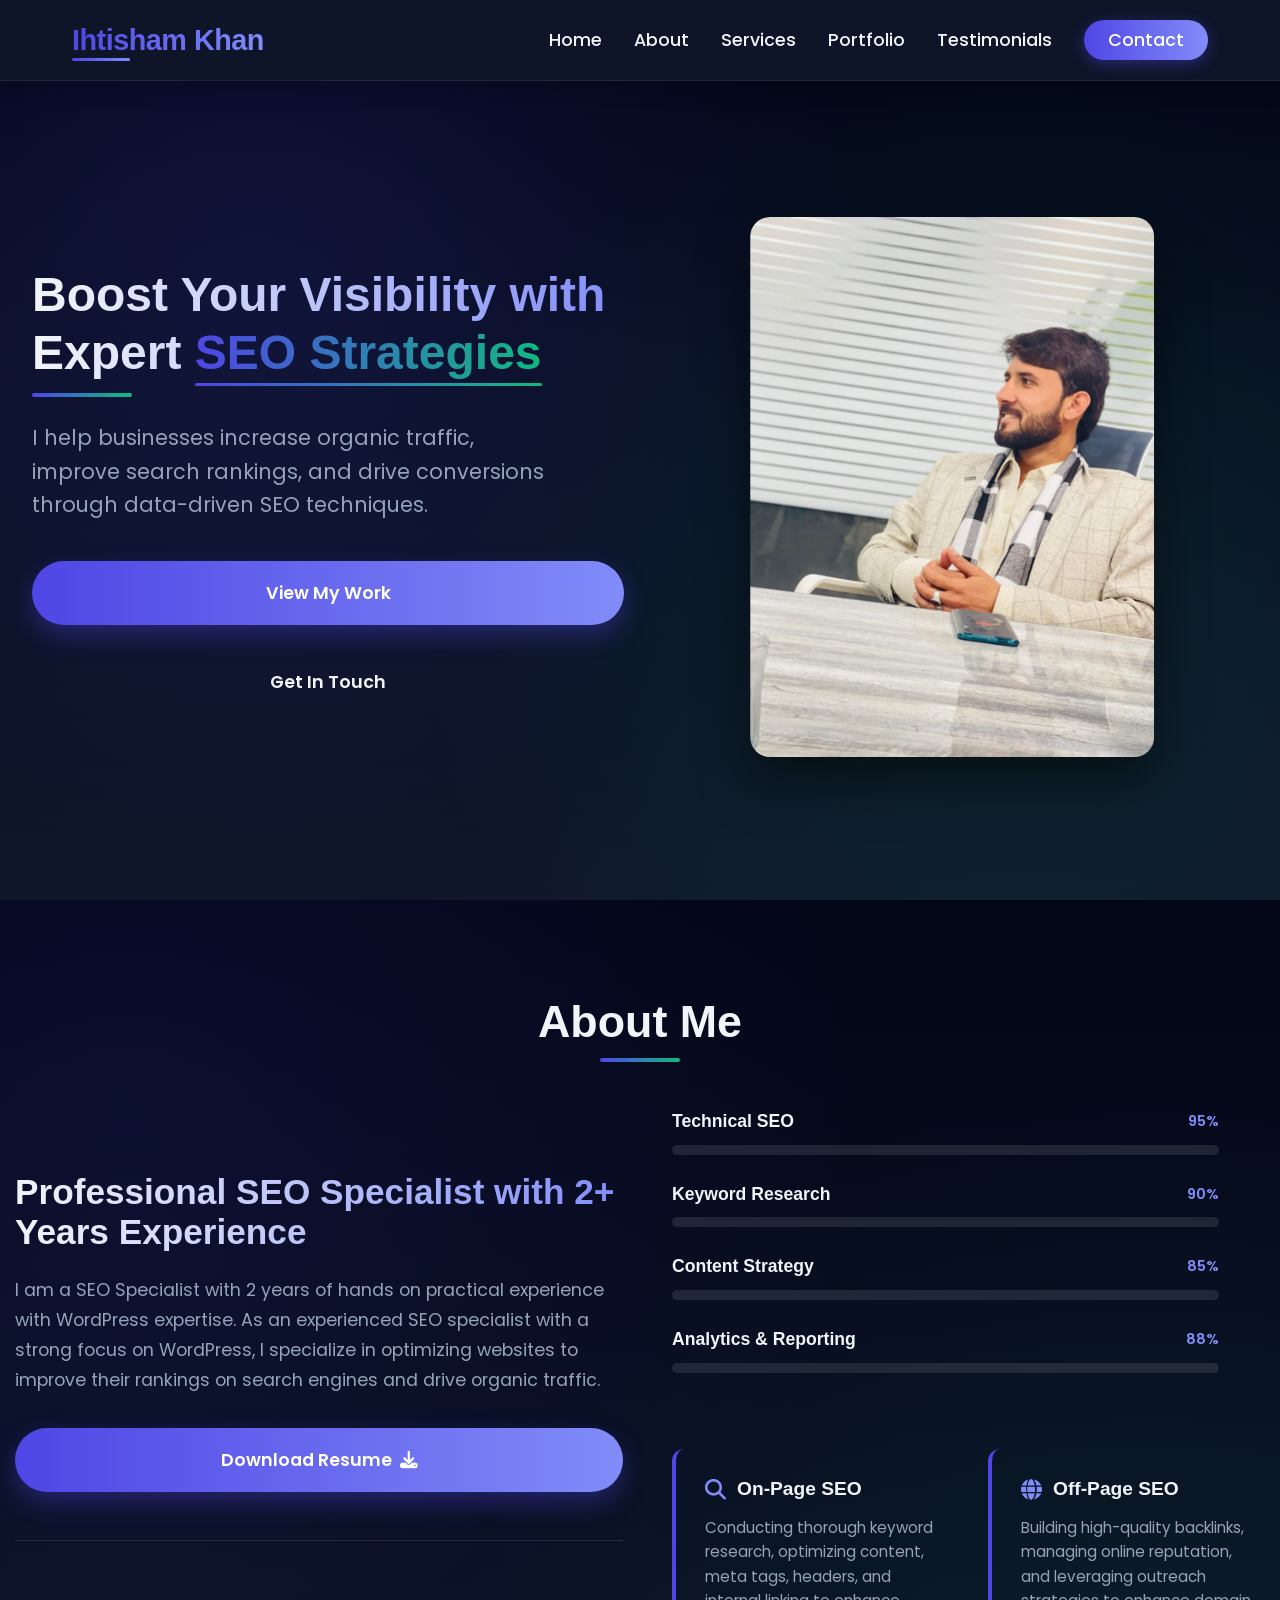
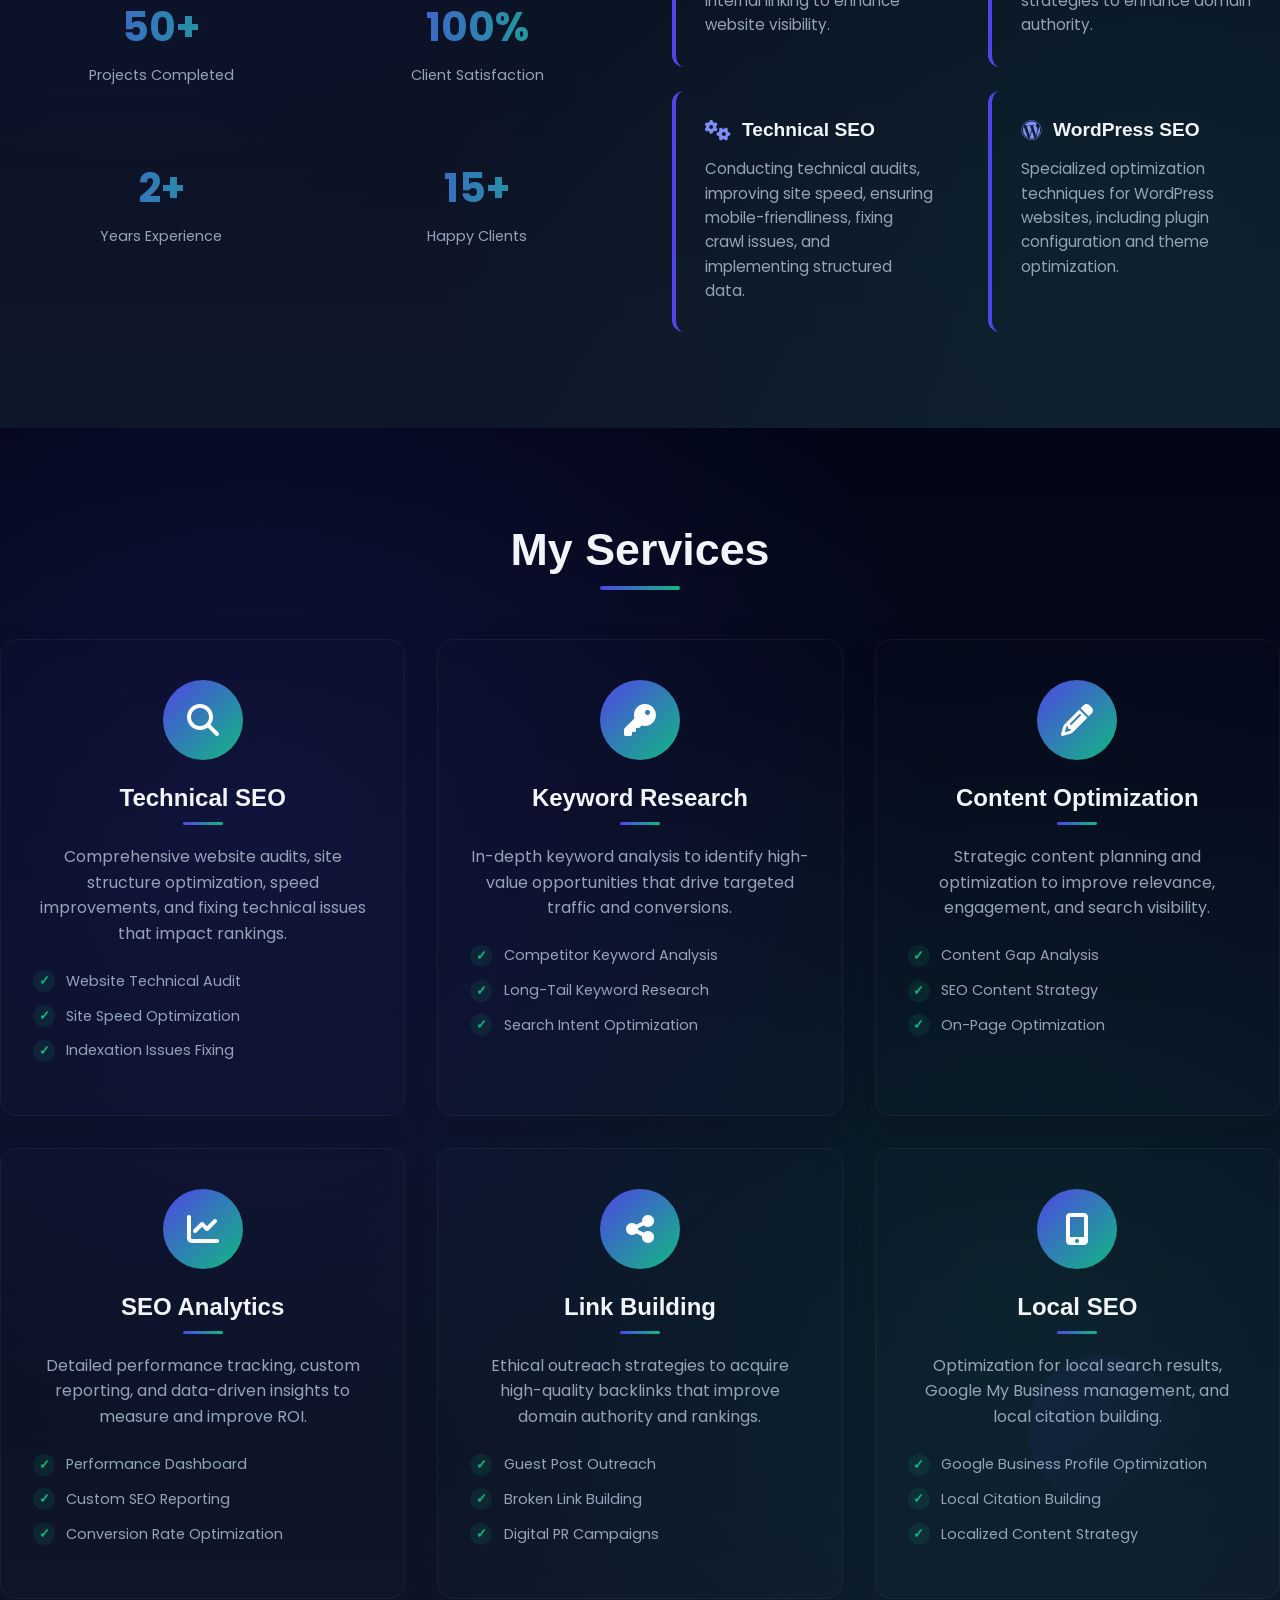
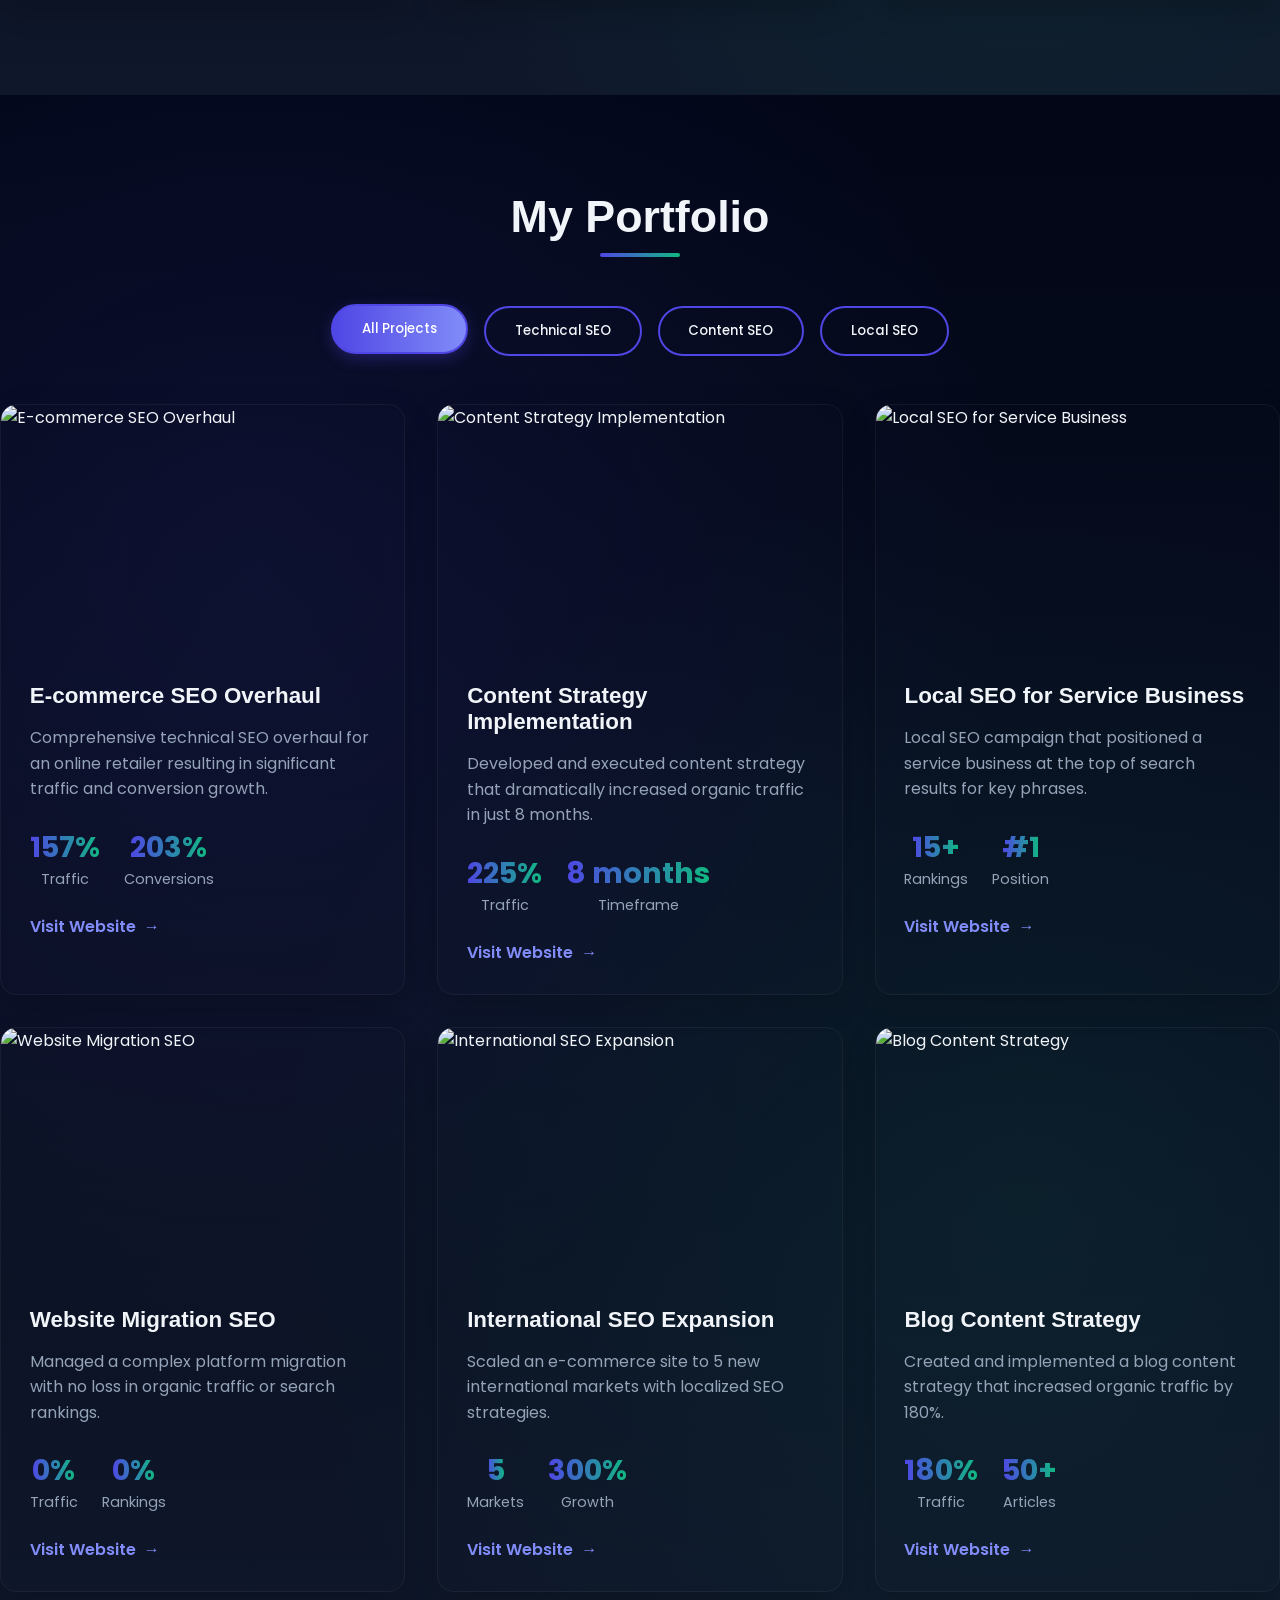
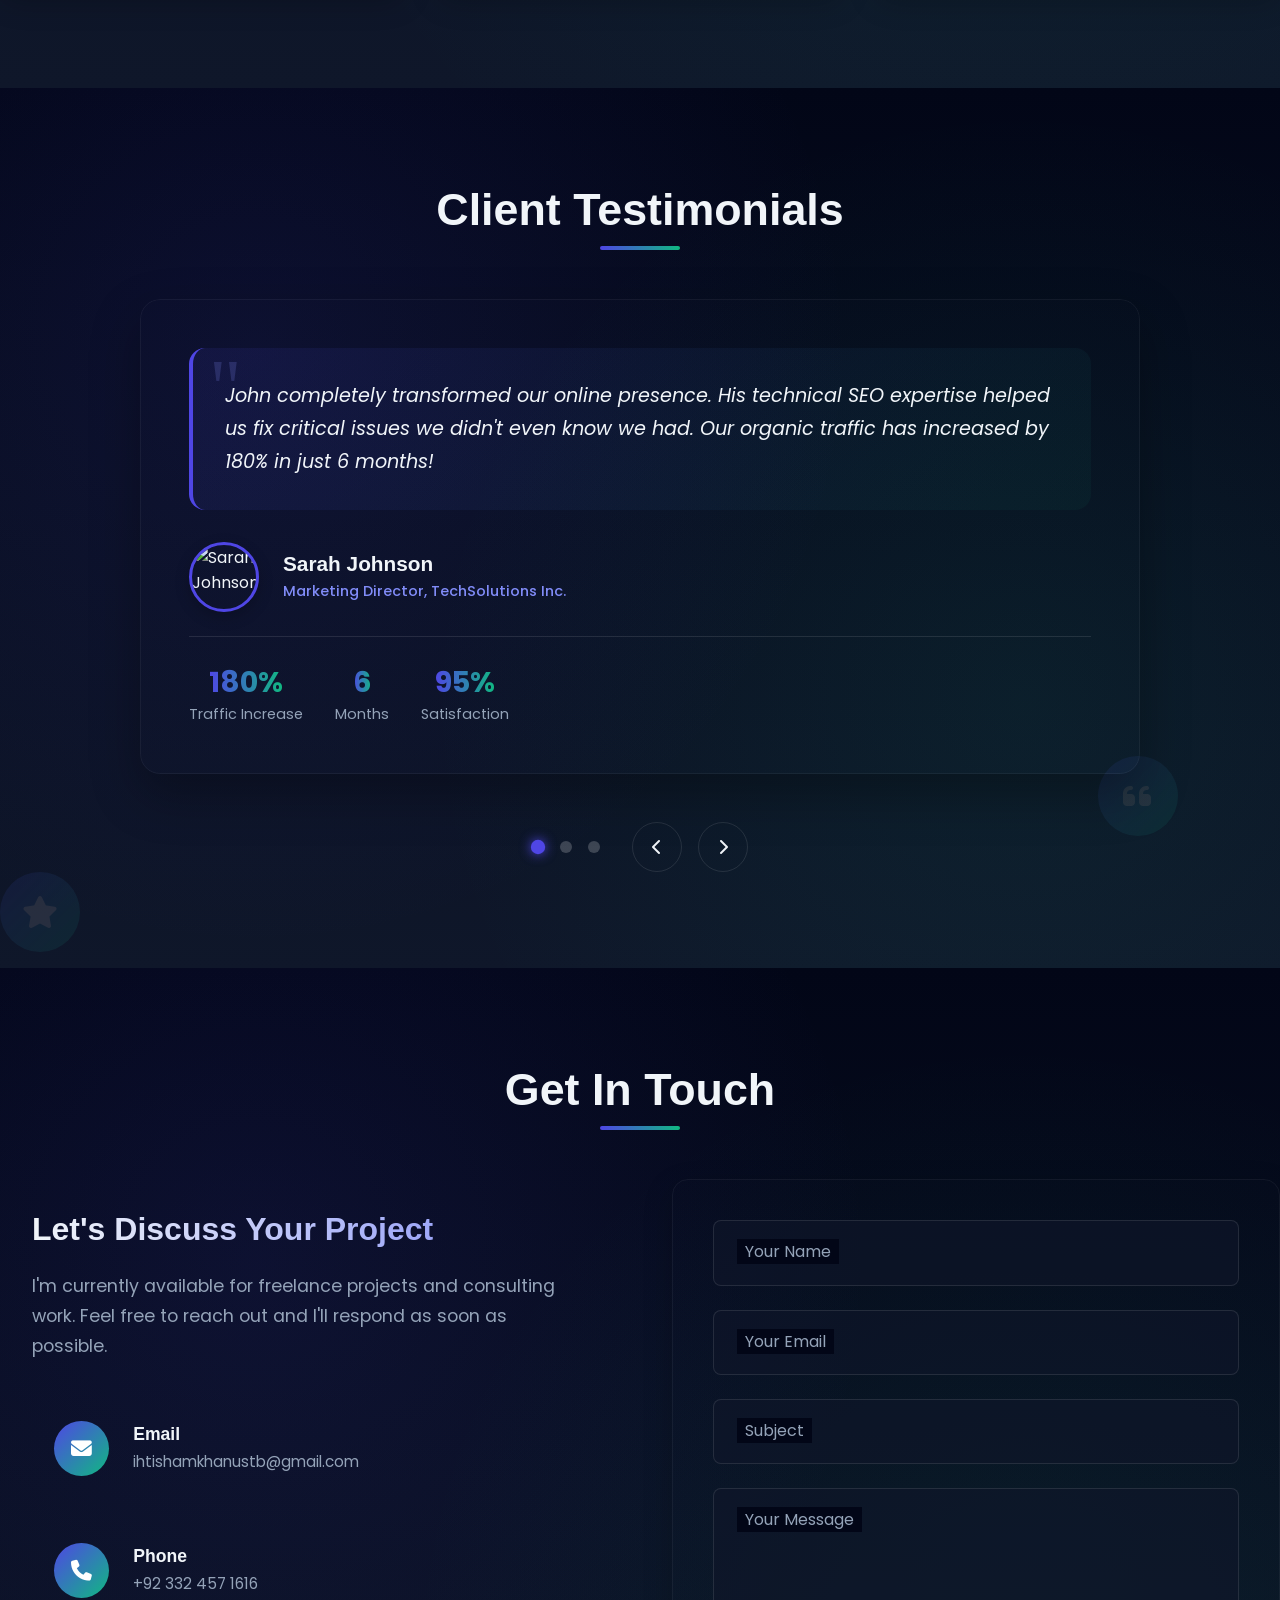
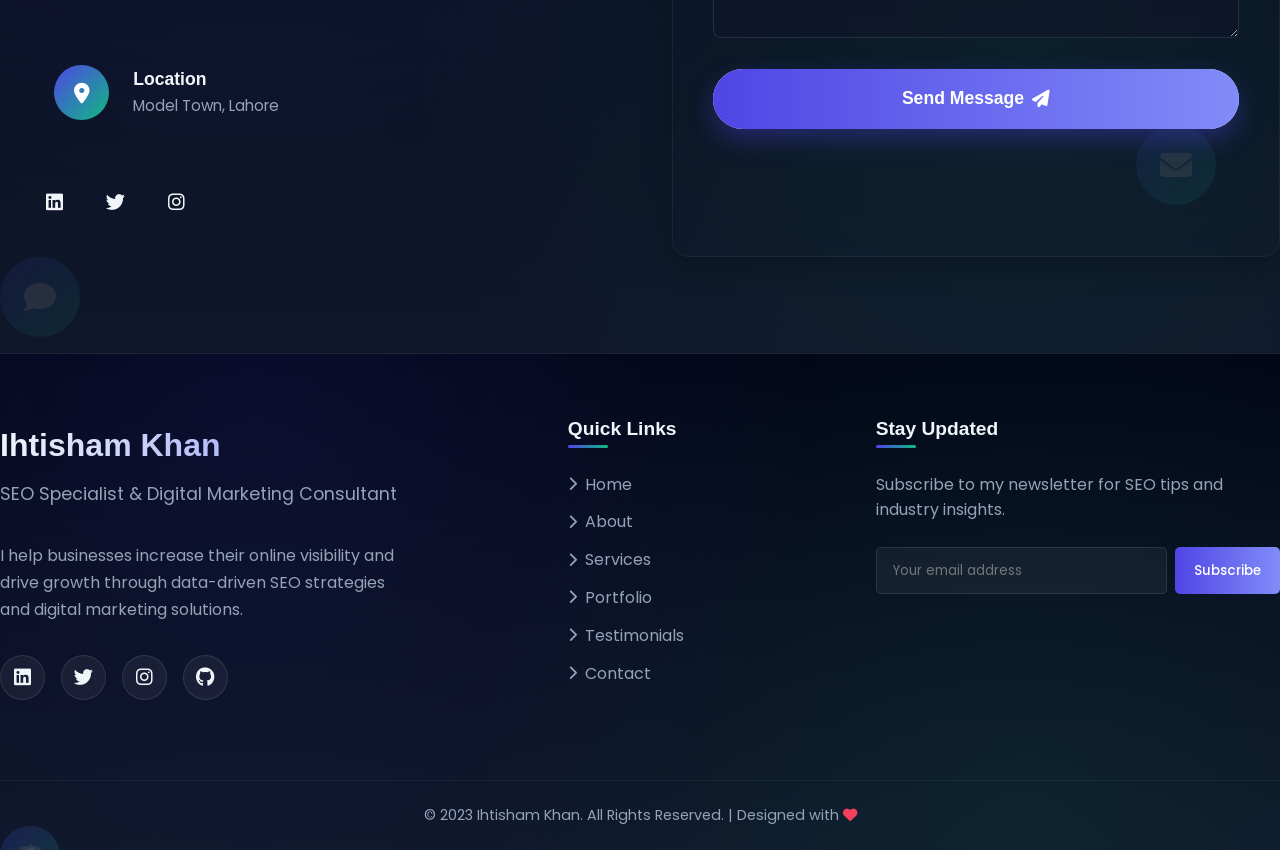
==== index.html @ 3dd89ebe "portfolio pushed" ====
<!DOCTYPE html>
<html lang="en">
  <head>
    <meta charset="UTF-8" />
    <meta name="viewport" content="width=device-width, initial-scale=1.0" />
    <title>Ihtisham Khan - SEO Specialist</title>
    <link rel="stylesheet" href="style.css" />
    <link rel="stylesheet" href="responsive.css" />
    <!-- Font Awesome for icons -->
    <link
      rel="stylesheet"
      href="https://cdnjs.cloudflare.com/ajax/libs/font-awesome/6.4.0/css/all.min.css"
    />
    <!-- Google Fonts -->
    <link
      href="https://fonts.googleapis.com/css2?family=Poppins:wght@300;400;500;600;700&display=swap"
      rel="stylesheet"
    />
  </head>
  <body>
    <!-- Header/Navigation Section Start -->
    <header>
      <nav class="navbar">
        <div class="nav-brand">
          <a href="#home">Ihtisham Khan</a>
        </div>
        <ul class="nav-menu">
          <li class="nav-item">
            <a href="#home" class="nav-link">Home</a>
          </li>
          <li class="nav-item">
            <a href="#about" class="nav-link">About</a>
          </li>
          <li class="nav-item">
            <a href="#services" class="nav-link">Services</a>
          </li>
          <li class="nav-item">
            <a href="#portfolio" class="nav-link">Portfolio</a>
          </li>
          <li class="nav-item">
            <a href="#testimonials" class="nav-link">Testimonials</a>
          </li>
          <li class="nav-item">
            <a href="#contact" class="nav-link">Contact</a>
          </li>
        </ul>
        <div class="hamburger">
          <span class="bar"></span>
          <span class="bar"></span>
          <span class="bar"></span>
        </div>
      </nav>
    </header>
    <!-- Header/Navigation Section End -->

    <!-- Hero Section Start -->
    <section id="home" class="hero">
      <div class="hero-content">
        <h1>Boost Your Visibility with Expert <span>SEO Strategies</span></h1>
        <p>
          I help businesses increase organic traffic, improve search rankings,
          and drive conversions through data-driven SEO techniques.
        </p>
        <div class="hero-buttons">
          <a href="#portfolio" class="btn btn-primary">View My Work</a>
          <a href="#contact" class="btn btn-secondary">Get In Touch</a>
        </div>
      </div>
      <div class="hero-image">
        <img src="profile.jpg" alt="SEO Specialist" />
      </div>
    </section>
    <!-- Hero Section End -->

    <!-- About Section Start -->
    <section id="about" class="about">
      <div class="container">
        <h2 class="section-title">About Me</h2>
        <div class="about-content">
          <div class="about-intro">
            <h3>Professional SEO Specialist with 2+ Years Experience</h3>
            <p>
              I am a SEO Specialist with 2 years of hands on practical
              experience with WordPress expertise. As an experienced SEO
              specialist with a strong focus on WordPress, I specialize in
              optimizing websites to improve their rankings on search engines
              and drive organic traffic.
            </p>
            <a href="#" class="btn btn-primary"
              >Download Resume <i class="fas fa-download"></i
            ></a>

            <div class="stats">
              <div class="stat-item">
                <div class="stat-number">50+</div>
                <div class="stat-label">Projects Completed</div>
              </div>
              <div class="stat-item">
                <div class="stat-number">100%</div>
                <div class="stat-label">Client Satisfaction</div>
              </div>
              <div class="stat-item">
                <div class="stat-number">2+</div>
                <div class="stat-label">Years Experience</div>
              </div>
              <div class="stat-item">
                <div class="stat-number">15+</div>
                <div class="stat-label">Happy Clients</div>
              </div>
            </div>
          </div>

          <div class="about-details">
            <div class="skills">
              <div class="skill">
                <div class="skill-header">
                  <h4>Technical SEO</h4>
                  <span class="skill-percentage">95%</span>
                </div>
                <div class="progress-bar">
                  <div class="progress technical" data-width="95%"></div>
                </div>
              </div>
              <div class="skill">
                <div class="skill-header">
                  <h4>Keyword Research</h4>
                  <span class="skill-percentage">90%</span>
                </div>
                <div class="progress-bar">
                  <div class="progress keyword" data-width="90%"></div>
                </div>
              </div>
              <div class="skill">
                <div class="skill-header">
                  <h4>Content Strategy</h4>
                  <span class="skill-percentage">85%</span>
                </div>
                <div class="progress-bar">
                  <div class="progress content" data-width="85%"></div>
                </div>
              </div>
              <div class="skill">
                <div class="skill-header">
                  <h4>Analytics & Reporting</h4>
                  <span class="skill-percentage">88%</span>
                </div>
                <div class="progress-bar">
                  <div class="progress analytics" data-width="88%"></div>
                </div>
              </div>
            </div>

            <div class="expertise-cards">
              <div class="expertise-card">
                <h4><i class="fas fa-search"></i> On-Page SEO</h4>
                <p>
                  Conducting thorough keyword research, optimizing content, meta
                  tags, headers, and internal linking to enhance website
                  visibility.
                </p>
              </div>
              <div class="expertise-card">
                <h4><i class="fas fa-globe"></i> Off-Page SEO</h4>
                <p>
                  Building high-quality backlinks, managing online reputation,
                  and leveraging outreach strategies to enhance domain
                  authority.
                </p>
              </div>
              <div class="expertise-card">
                <h4><i class="fas fa-cogs"></i> Technical SEO</h4>
                <p>
                  Conducting technical audits, improving site speed, ensuring
                  mobile-friendliness, fixing crawl issues, and implementing
                  structured data.
                </p>
              </div>
              <div class="expertise-card">
                <h4><i class="fab fa-wordpress"></i> WordPress SEO</h4>
                <p>
                  Specialized optimization techniques for WordPress websites,
                  including plugin configuration and theme optimization.
                </p>
              </div>
            </div>
          </div>
        </div>
      </div>
    </section>
    <!-- About Section End -->

    <!-- Services Section Start -->
    <section id="services" class="services">
      <div class="container">
        <h2 class="section-title">My Services</h2>
        <div class="services-grid">
          <div class="service-card">
            <div class="service-icon">
              <i class="fas fa-search"></i>
            </div>
            <h3>Technical SEO</h3>
            <p>
              Comprehensive website audits, site structure optimization, speed
              improvements, and fixing technical issues that impact rankings.
            </p>
            <ul class="service-features">
              <li>Website Technical Audit</li>
              <li>Site Speed Optimization</li>
              <li>Indexation Issues Fixing</li>
            </ul>
          </div>

          <div class="service-card">
            <div class="service-icon">
              <i class="fas fa-key"></i>
            </div>
            <h3>Keyword Research</h3>
            <p>
              In-depth keyword analysis to identify high-value opportunities
              that drive targeted traffic and conversions.
            </p>
            <ul class="service-features">
              <li>Competitor Keyword Analysis</li>
              <li>Long-Tail Keyword Research</li>
              <li>Search Intent Optimization</li>
            </ul>
          </div>

          <div class="service-card">
            <div class="service-icon">
              <i class="fas fa-pencil-alt"></i>
            </div>
            <h3>Content Optimization</h3>
            <p>
              Strategic content planning and optimization to improve relevance,
              engagement, and search visibility.
            </p>
            <ul class="service-features">
              <li>Content Gap Analysis</li>
              <li>SEO Content Strategy</li>
              <li>On-Page Optimization</li>
            </ul>
          </div>

          <div class="service-card">
            <div class="service-icon">
              <i class="fas fa-chart-line"></i>
            </div>
            <h3>SEO Analytics</h3>
            <p>
              Detailed performance tracking, custom reporting, and data-driven
              insights to measure and improve ROI.
            </p>
            <ul class="service-features">
              <li>Performance Dashboard</li>
              <li>Custom SEO Reporting</li>
              <li>Conversion Rate Optimization</li>
            </ul>
          </div>

          <div class="service-card">
            <div class="service-icon">
              <i class="fas fa-share-alt"></i>
            </div>
            <h3>Link Building</h3>
            <p>
              Ethical outreach strategies to acquire high-quality backlinks that
              improve domain authority and rankings.
            </p>
            <ul class="service-features">
              <li>Guest Post Outreach</li>
              <li>Broken Link Building</li>
              <li>Digital PR Campaigns</li>
            </ul>
          </div>

          <div class="service-card">
            <div class="service-icon">
              <i class="fas fa-mobile-alt"></i>
            </div>
            <h3>Local SEO</h3>
            <p>
              Optimization for local search results, Google My Business
              management, and local citation building.
            </p>
            <ul class="service-features">
              <li>Google Business Profile Optimization</li>
              <li>Local Citation Building</li>
              <li>Localized Content Strategy</li>
            </ul>
          </div>
        </div>
      </div>

      <!-- Decorative elements -->
      <div class="floating-element"></div>
      <div class="floating-element"></div>
    </section>
    <!-- Services Section End -->

    <!-- Portfolio Section Start -->
    <section id="portfolio" class="portfolio">
      <div class="container">
        <h2 class="section-title">My Portfolio</h2>
        <div class="portfolio-filters">
          <button class="filter-btn active" data-filter="all">
            All Projects
          </button>
          <button class="filter-btn" data-filter="technical">
            Technical SEO
          </button>
          <button class="filter-btn" data-filter="content">Content SEO</button>
          <button class="filter-btn" data-filter="local">Local SEO</button>
        </div>
        <div class="portfolio-grid" id="portfolio-grid">
          <!-- Portfolio items will be dynamically inserted here -->
        </div>
      </div>
    </section>
    <!-- Portfolio Section End -->

    <!-- Testimonials Section Start -->
    <section id="testimonials" class="testimonials">
      <div class="container">
        <h2 class="section-title">Client Testimonials</h2>
        <div class="testimonials-container">
          <div class="testimonials-slider">
            <div class="testimonial active">
              <div class="testimonial-content">
                <p>
                  John completely transformed our online presence. His technical
                  SEO expertise helped us fix critical issues we didn't even
                  know we had. Our organic traffic has increased by 180% in just
                  6 months!
                </p>
              </div>
              <div class="testimonial-author">
                <img
                  src="https://placehold.co/100x100/4f46e5/ffffff?text=SJ"
                  alt="Sarah Johnson"
                />
                <div class="author-info">
                  <h4>Sarah Johnson</h4>
                  <p>Marketing Director, TechSolutions Inc.</p>
                </div>
              </div>
              <div class="testimonial-stats">
                <div class="stat">
                  <span class="stat-value">180%</span>
                  <span class="stat-label">Traffic Increase</span>
                </div>
                <div class="stat">
                  <span class="stat-value">6</span>
                  <span class="stat-label">Months</span>
                </div>
                <div class="stat">
                  <span class="stat-value">95%</span>
                  <span class="stat-label">Satisfaction</span>
                </div>
              </div>
            </div>

            <div class="testimonial">
              <div class="testimonial-content">
                <p>
                  Working with John has been a game-changer for our business.
                  His content strategy and keyword research helped us rank for
                  highly competitive terms we never thought possible.
                </p>
              </div>
              <div class="testimonial-author">
                <img
                  src="https://placehold.co/100x100/10b981/ffffff?text=MC"
                  alt="Michael Chen"
                />
                <div class="author-info">
                  <h4>Michael Chen</h4>
                  <p>CEO, GrowthDigital Agency</p>
                </div>
              </div>
              <div class="testimonial-stats">
                <div class="stat">
                  <span class="stat-value">#1</span>
                  <span class="stat-label">Rankings</span>
                </div>
                <div class="stat">
                  <span class="stat-value">140%</span>
                  <span class="stat-label">ROI Increase</span>
                </div>
                <div class="stat">
                  <span class="stat-value">100%</span>
                  <span class="stat-label">Satisfaction</span>
                </div>
              </div>
            </div>

            <div class="testimonial">
              <div class="testimonial-content">
                <p>
                  John's local SEO expertise helped our brick-and-mortar
                  business dominate our local market. We're now the top result
                  for all our key services in our area, leading to a 300%
                  increase in leads.
                </p>
              </div>
              <div class="testimonial-author">
                <img
                  src="https://placehold.co/100x100/f43f5e/ffffff?text=ER"
                  alt="Emily Rodriguez"
                />
                <div class="author-info">
                  <h4>Emily Rodriguez</h4>
                  <p>Owner, CityHome Services</p>
                </div>
              </div>
              <div class="testimonial-stats">
                <div class="stat">
                  <span class="stat-value">300%</span>
                  <span class="stat-label">Lead Increase</span>
                </div>
                <div class="stat">
                  <span class="stat-value">15+</span>
                  <span class="stat-label">Top Rankings</span>
                </div>
                <div class="stat">
                  <span class="stat-value">98%</span>
                  <span class="stat-label">Satisfaction</span>
                </div>
              </div>
            </div>
          </div>

          <div class="testimonial-controls">
            <div class="testimonial-dots">
              <span class="dot active" data-slide="0"></span>
              <span class="dot" data-slide="1"></span>
              <span class="dot" data-slide="2"></span>
            </div>
            <div class="testimonial-arrows">
              <div class="arrow prev">
                <i class="fas fa-chevron-left"></i>
              </div>
              <div class="arrow next">
                <i class="fas fa-chevron-right"></i>
              </div>
            </div>
          </div>
        </div>
      </div>

      <!-- Decorative elements -->
      <div class="floating-testimonial">
        <i class="fas fa-quote-left"></i>
      </div>
      <div class="floating-testimonial">
        <i class="fas fa-star"></i>
      </div>
    </section>
    <!-- Testimonials Section End -->

    <!-- Contact Section Start -->
    <section id="contact" class="contact">
      <div class="container">
        <h2 class="section-title">Get In Touch</h2>
        <div class="contact-content">
          <div class="contact-info">
            <h3>Let's Discuss Your Project</h3>
            <p>
              I'm currently available for freelance projects and consulting
              work. Feel free to reach out and I'll respond as soon as possible.
            </p>

            <div class="contact-details">
              <div class="contact-item">
                <div class="contact-icon">
                  <i class="fas fa-envelope"></i>
                </div>
                <div class="contact-text">
                  <h4>Email</h4>
                  <p>ihtishamkhanustb@gmail.com</p>
                </div>
              </div>

              <div class="contact-item">
                <div class="contact-icon">
                  <i class="fas fa-phone"></i>
                </div>
                <div class="contact-text">
                  <h4>Phone</h4>
                  <p>+92 332 457 1616</p>
                </div>
              </div>

              <div class="contact-item">
                <div class="contact-icon">
                  <i class="fas fa-map-marker-alt"></i>
                </div>
                <div class="contact-text">
                  <h4>Location</h4>
                  <p>Model Town, Lahore</p>
                </div>
              </div>
            </div>

            <div class="social-links">
              <a
                href="https://www.linkedin.com/in/ihtisham-khan-1a5775321/"
                target="_blank"
                rel="noopener noreferrer"
                ><i class="fab fa-linkedin"></i
              ></a>
              <a
                href="https://x.com/ihtisham9922?t=BwbRROLMsJEh1CNiFuI0Tg&s=09"
                target="_blank"
                rel="noopener noreferrer"
                ><i class="fab fa-twitter"></i
              ></a>
              <a
                href="https://www.instagram.com/ahtisham100?igsh=djg3YXpleThxa2th"
                target="_blank"
                rel="noopener noreferrer"
                ><i class="fab fa-instagram"></i
              ></a>
            </div>
          </div>

          <div class="contact-form">
            <form id="contactForm">
              <div class="form-group">
                <input type="text" id="name" placeholder=" " required />
                <label for="name">Your Name</label>
              </div>
              <div class="form-group">
                <input type="email" id="email" placeholder=" " required />
                <label for="email">Your Email</label>
              </div>
              <div class="form-group">
                <input type="text" id="subject" placeholder=" " required />
                <label for="subject">Subject</label>
              </div>
              <div class="form-group">
                <textarea id="message" placeholder=" " required></textarea>
                <label for="message">Your Message</label>
              </div>
              <button type="submit" class="btn btn-primary">
                Send Message <i class="fas fa-paper-plane"></i>
              </button>
              <div id="form-status" class="status-message"></div>
            </form>
          </div>
        </div>
      </div>

      <!-- Floating decorative elements -->
      <div class="floating-contact">
        <i class="fas fa-envelope"></i>
      </div>
      <div class="floating-contact">
        <i class="fas fa-comment"></i>
      </div>
    </section>
    <!-- Contact Section End -->

    <!-- Footer Section Start -->
    <footer class="footer">
      <a href="#" class="back-to-top">
        <i class="fas fa-arrow-up"></i>
      </a>

      <div class="container">
        <div class="footer-content">
          <div class="footer-about">
            <div class="footer-brand">
              <h3>Ihtisham Khan</h3>
              <p>SEO Specialist & Digital Marketing Consultant</p>
            </div>
            <p class="footer-about">
              I help businesses increase their online visibility and drive
              growth through data-driven SEO strategies and digital marketing
              solutions.
            </p>
            <div class="footer-social">
              <a href="#"><i class="fab fa-linkedin"></i></a>
              <a href="#"><i class="fab fa-twitter"></i></a>
              <a href="#"><i class="fab fa-instagram"></i></a>
              <a href="#"><i class="fab fa-github"></i></a>
            </div>
          </div>

          <div class="footer-links">
            <h4 class="footer-heading">Quick Links</h4>
            <ul>
              <li>
                <a href="#home"><i class="fas fa-chevron-right"></i> Home</a>
              </li>
              <li>
                <a href="#about"><i class="fas fa-chevron-right"></i> About</a>
              </li>
              <li>
                <a href="#services"
                  ><i class="fas fa-chevron-right"></i> Services</a
                >
              </li>
              <li>
                <a href="#portfolio"
                  ><i class="fas fa-chevron-right"></i> Portfolio</a
                >
              </li>
              <li>
                <a href="#testimonials"
                  ><i class="fas fa-chevron-right"></i> Testimonials</a
                >
              </li>
              <li>
                <a href="#contact"
                  ><i class="fas fa-chevron-right"></i> Contact</a
                >
              </li>
            </ul>
          </div>

          <div class="footer-newsletter">
            <h4 class="footer-heading">Stay Updated</h4>
            <p>
              Subscribe to my newsletter for SEO tips and industry insights.
            </p>
            <form class="newsletter-form">
              <input
                type="email"
                class="newsletter-input"
                placeholder="Your email address"
                required
              />
              <button type="submit" class="newsletter-btn">Subscribe</button>
            </form>
          </div>
        </div>

        <div class="footer-bottom">
          <p>
            &copy; 2023 Ihtisham Khan. All Rights Reserved. | Designed with
            <i class="fas fa-heart" style="color: var(--accent-color)"></i>
          </p>
        </div>
      </div>

      <!-- Floating decorative elements -->
      <div class="floating-footer">
        <i class="fas fa-star"></i>
      </div>
      <div class="floating-footer">
        <i class="fas fa-heart"></i>
      </div>
    </footer>
    <!-- Footer Section End -->

    <script src="script.js"></script>
  </body>
</html>
---- style.css ----
* {
  margin: 0;
  padding: 0;
  box-sizing: border-box;
}

:root {
  --primary-color: #4f46e5;
  --primary-glow: #818cf8;
  --secondary-color: #10b981;
  --accent-color: #f43f5e;
  --dark-bg: #0f172a;
  --darker-bg: #020617;
  --text-light: #f1f5f9;
  --text-muted: #94a3b8;
  --nav-height: 80px;
}

body {
  font-family: "Poppins", sans-serif;
  background-color: var(--darker-bg);
  color: var(--text-light);
  min-height: 100vh;
  display: flex;
  flex-direction: column;
}

h1,
h2,
h3,
h4,
h5,
h6 {
  font-family: "Roboto", sans-serif;
  font-weight: 700;
}

/* Header/Navigation Styles */
header {
  position: fixed;
  top: 0;
  left: 0;
  width: 100%;
  z-index: 1000;
  background: rgba(15, 23, 42, 0.95);
  backdrop-filter: blur(10px);
  box-shadow: 0 4px 20px rgba(0, 0, 0, 0.25);
  border-bottom: 1px solid rgba(255, 255, 255, 0.08);
}

.navbar {
  display: flex;
  justify-content: space-between;
  align-items: center;
  padding: 0 2rem;
  height: var(--nav-height);
  max-width: 1200px;
  margin: 0 auto;
}

.nav-brand a {
  font-family: "Roboto", sans-serif;
  font-size: 1.8rem;
  font-weight: 900;
  color: var(--text-light);
  text-decoration: none;
  background: linear-gradient(90deg, var(--primary-color), var(--primary-glow));
  -webkit-background-clip: text;
  background-clip: text;
  -webkit-text-fill-color: transparent;
  position: relative;
  letter-spacing: -0.5px;
}

.nav-brand a::after {
  content: "";
  position: absolute;
  bottom: -5px;
  left: 0;
  width: 30%;
  height: 3px;
  background: linear-gradient(90deg, var(--primary-color), var(--primary-glow));
  border-radius: 3px;
  transition: width 0.3s ease;
}

.nav-brand a:hover::after {
  width: 100%;
}

.nav-menu {
  display: flex;
  list-style: none;
}

.nav-item {
  margin-left: 2rem;
  position: relative;
}

.nav-link {
  color: var(--text-light);
  text-decoration: none;
  font-weight: 500;
  transition: all 0.3s ease;
  padding: 0.5rem 0;
  position: relative;
  font-size: 1.1rem;
}

.nav-link::before {
  content: "";
  position: absolute;
  bottom: 0;
  left: 0;
  width: 0;
  height: 2px;
  background: linear-gradient(
    90deg,
    var(--primary-color),
    var(--secondary-color)
  );
  border-radius: 2px;
  transition: width 0.3s ease;
}

.nav-link:hover {
  color: var(--primary-glow);
}

.nav-link:hover::before {
  width: 100%;
}

.nav-item:last-child .nav-link {
  background: linear-gradient(90deg, var(--primary-color), var(--primary-glow));
  color: white;
  padding: 0.5rem 1.5rem;
  border-radius: 50px;
  box-shadow: 0 4px 15px rgba(79, 70, 229, 0.4);
  transition: all 0.3s ease;
}

.nav-item:last-child .nav-link:hover {
  transform: translateY(-2px);
  box-shadow: 0 6px 20px rgba(79, 70, 229, 0.6);
}

.nav-item:last-child .nav-link::before {
  display: none;
}

.hamburger {
  display: none;
  flex-direction: column;
  cursor: pointer;
  z-index: 1001;
}

.bar {
  width: 25px;
  height: 3px;
  background: var(--text-light);
  margin: 3px 0;
  transition: all 0.3s ease;
  border-radius: 3px;
}
/* Hero Section Styles Start */
.hero {
  min-height: 100vh;
  display: flex;
  align-items: center;
  padding: calc(var(--nav-height) + 2rem) 2rem 2rem;
  background: linear-gradient(to bottom, var(--darker-bg), var(--dark-bg));
  position: relative;
  overflow: hidden;
}

.hero::before {
  content: "";
  position: absolute;
  top: 0;
  left: 0;
  width: 100%;
  height: 100%;
  background: radial-gradient(
      circle at 20% 30%,
      rgba(79, 70, 229, 0.15) 0%,
      transparent 50%
    ),
    radial-gradient(
      circle at 80% 70%,
      rgba(16, 185, 129, 0.1) 0%,
      transparent 50%
    );
  z-index: 0;
}

.hero-content {
  flex: 1;
  padding-right: 2rem;
  position: relative;
  z-index: 2;
}

.hero-content h1 {
  font-size: 3rem;
  margin-bottom: 1.5rem;
  line-height: 1.2;
  background: linear-gradient(90deg, var(--text-light), var(--primary-glow));
  -webkit-background-clip: text;
  background-clip: text;
  -webkit-text-fill-color: transparent;
  position: relative;
  padding-bottom: 1rem;
}

.hero-content h1::after {
  content: "";
  position: absolute;
  bottom: 0;
  left: 0;
  width: 100px;
  height: 4px;
  background: linear-gradient(
    90deg,
    var(--primary-color),
    var(--secondary-color)
  );
  border-radius: 2px;
}

.hero-content h1 span {
  background: linear-gradient(
    90deg,
    var(--primary-color),
    var(--secondary-color)
  );
  -webkit-background-clip: text;
  background-clip: text;
  -webkit-text-fill-color: transparent;
  position: relative;
  display: inline-block;
}

.hero-content h1 span::after {
  content: "";
  position: absolute;
  bottom: -5px;
  left: 0;
  width: 100%;
  height: 3px;
  background: linear-gradient(
    90deg,
    var(--primary-color),
    var(--secondary-color)
  );
  border-radius: 3px;
}

.hero-content p {
  font-size: 1.3rem;
  color: var(--text-muted);
  margin-bottom: 2.5rem;
  max-width: 90%;
  line-height: 1.6;
}

.hero-buttons {
  display: flex;
  gap: 1.5rem;
  flex-wrap: wrap;
}

.btn {
  display: inline-flex;
  align-items: center;
  padding: 1rem 2.2rem;
  border-radius: 50px;
  text-decoration: none;
  font-weight: 600;
  transition: all 0.3s ease;
  border: none;
  cursor: pointer;
  font-size: 1.1rem;
  position: relative;
  overflow: hidden;
  z-index: 1;
}

.btn::before {
  content: "";
  position: absolute;
  top: 0;
  left: 0;
  width: 100%;
  height: 100%;
  background: linear-gradient(90deg, var(--primary-color), var(--primary-glow));
  z-index: -1;
  transition: transform 0.5s ease;
}

.btn-primary::before {
  transform: scaleX(1);
}

.btn-secondary::before {
  transform: scaleX(0);
  background: linear-gradient(90deg, var(--primary-color), var(--primary-glow));
}

.btn-primary {
  color: white;
  box-shadow: 0 10px 25px rgba(79, 70, 229, 0.35);
}

.btn-secondary {
  color: var(--text-light);
  border: 2px solid var(--primary-color);
  background: transparent;
}

.btn-primary:hover {
  transform: translateY(-5px);
  box-shadow: 0 15px 35px rgba(79, 70, 229, 0.5);
}

.btn-secondary:hover {
  color: white;
}

.btn-secondary:hover::before {
  transform: scaleX(1);
}

.btn:hover::before {
  transform: scaleX(1.05);
}

.hero-image {
  flex: 1;
  text-align: center;
  position: relative;
  z-index: 2;
}

.hero-image img {
  max-width: 100%;
  height: auto;
  max-height: 60vh;
  border-radius: 20px;
  box-shadow: 0 25px 50px rgba(0, 0, 0, 0.5);
  animation: float 6s ease-in-out infinite;
  transform-style: preserve-3d;
  transition: transform 0.5s ease;
  transform: scaleX(-1); /* This mirrors the image */
}

.hero-image img:hover {
  transform: scaleX(-1) translateY(-10px) rotate3d(1, 1, 1, 5deg);
  /* Keep the scaleX(-1) to maintain the mirror effect during hover */
}

@keyframes float {
  0% {
    transform: scaleX(-1) translateY(0px) rotate3d(1, 1, 1, 0deg);
    box-shadow: 0 25px 50px rgba(79, 70, 229, 0.2);
  }
  50% {
    transform: scaleX(-1) translateY(-20px) rotate3d(1, 1, 1, 5deg);
    box-shadow: 0 35px 60px rgba(79, 70, 229, 0.4);
  }
  100% {
    transform: scaleX(-1) translateY(0px) rotate3d(1, 1, 1, 0deg);
    box-shadow: 0 25px 50px rgba(79, 70, 229, 0.2);
  }
}

/* About Section Styles */
.about {
  padding: 6rem 0;
  background: linear-gradient(to bottom, var(--darker-bg), var(--dark-bg));
  position: relative;
  overflow: hidden;
}

.about::before {
  content: "";
  position: absolute;
  top: 0;
  left: 0;
  width: 100%;
  height: 100%;
  background: radial-gradient(
      circle at 10% 20%,
      rgba(79, 70, 229, 0.1) 0%,
      transparent 50%
    ),
    radial-gradient(
      circle at 90% 80%,
      rgba(16, 185, 129, 0.08) 0%,
      transparent 50%
    );
  z-index: 0;
}

.section-title {
  text-align: center;
  font-size: 2.8rem;
  margin-bottom: 4rem;
  color: var(--text-light);
  position: relative;
  z-index: 2;
}

.section-title::after {
  content: "";
  position: absolute;
  bottom: -15px;
  left: 50%;
  transform: translateX(-50%);
  width: 80px;
  height: 4px;
  background: linear-gradient(
    90deg,
    var(--primary-color),
    var(--secondary-color)
  );
  border-radius: 2px;
}

.about-content {
  display: flex;
  gap: 4rem;
  position: relative;
  z-index: 2;
}

.about-intro {
  flex: 1;
  width: 90%;
  transform: translateX(15px);
  display: flex;
  flex-direction: column;
  justify-content: center;
}

.about-intro h3 {
  font-size: 2.2rem;
  margin-bottom: 1.5rem;
  background: linear-gradient(90deg, var(--text-light), var(--primary-glow));
  -webkit-background-clip: text;
  background-clip: text;
  -webkit-text-fill-color: transparent;
}

.about-intro > p {
  margin-bottom: 2rem;
  color: var(--text-muted);
  font-size: 1.1rem;
  line-height: 1.7;
}

.btn {
  display: inline-flex;
  align-items: center;
  padding: 1rem 2.2rem;
  border-radius: 50px;
  text-decoration: none;
  font-weight: 600;
  transition: all 0.3s ease;
  border: none;
  cursor: pointer;
  font-size: 1.1rem;
  position: relative;
  overflow: hidden;
  z-index: 1;
  width: fit-content;
}

.btn::before {
  content: "";
  position: absolute;
  top: 0;
  left: 0;
  width: 100%;
  height: 100%;
  background: linear-gradient(90deg, var(--primary-color), var(--primary-glow));
  z-index: -1;
}

.btn-primary {
  color: white;
  box-shadow: 0 10px 25px rgba(79, 70, 229, 0.35);
}

.btn-primary:hover {
  transform: translateY(-5px);
  box-shadow: 0 15px 35px rgba(79, 70, 229, 0.5);
}

.btn i {
  margin-left: 0.5rem;
  transition: transform 0.3s ease;
}

.btn:hover i {
  transform: translateX(5px);
}

.about-details {
  flex: 1;
  display: flex;
  flex-direction: column;
}

.skills {
  margin-bottom: 3rem;
}

.skill {
  margin-bottom: 1.8rem;
}

.skill-header {
  display: flex;
  justify-content: space-between;
  align-items: center;
  width: 90%;
  margin-bottom: 0.8rem;
}

.skill h4 {
  font-size: 1.1rem;
  color: var(--text-light);
  font-weight: 600;
}

.skill-percentage {
  color: var(--primary-glow);
  font-weight: 600;
  font-size: 0.9rem;
}

.progress-bar {
  width: 90%;
  height: 10px;
  background: rgba(255, 255, 255, 0.1);
  border-radius: 10px;
  overflow: hidden;
  position: relative;
}

.progress {
  height: 100%;
  border-radius: 10px;
  background: linear-gradient(
    90deg,
    var(--primary-color),
    var(--secondary-color)
  );
  position: relative;
  width: 0;
  transition: width 1.5s ease-in-out;
}

.progress::after {
  content: "";
  position: absolute;
  top: 0;
  right: 0;
  width: 10px;
  height: 100%;
  background: rgba(255, 255, 255, 0.3);
  border-radius: 0 10px 10px 0;
}

/* Expertise Section */
.expertise-cards {
  display: grid;
  grid-template-columns: repeat(2, 1fr);
  gap: 1.5rem;
}

.expertise-card {
  background: var(--card-bg);
  padding: 1.8rem;
  border-radius: 12px;
  transition: all 0.3s ease;
  border-left: 4px solid var(--primary-color);
}

.expertise-card:hover {
  transform: translateY(-5px);
  box-shadow: 0 10px 25px rgba(0, 0, 0, 0.2);
  border-left: 4px solid var(--secondary-color);
}

.expertise-card h4 {
  font-size: 1.2rem;
  margin-bottom: 1rem;
  color: var(--text-light);
  display: flex;
  align-items: center;
}

.expertise-card h4 i {
  color: var(--primary-glow);
  margin-right: 0.7rem;
  font-size: 1.3rem;
}

.expertise-card p {
  color: var(--text-muted);
  font-size: 0.95rem;
  line-height: 1.6;
}

/* Stats Section */
.stats {
  display: grid;
  grid-template-columns: repeat(2, 1fr);
  gap: 1.5rem;
  margin-top: 3rem;
  padding-top: 2rem;
  border-top: 1px solid rgba(255, 255, 255, 0.1);
}

.stat-item {
  text-align: center;
  padding: 1.5rem;
  background: var(--card-bg);
  border-radius: 12px;
  transition: transform 0.3s ease;
}

.stat-item:hover {
  transform: translateY(-5px);
}

.stat-number {
  font-size: 2.5rem;
  font-weight: 700;
  background: linear-gradient(
    90deg,
    var(--primary-color),
    var(--secondary-color)
  );
  -webkit-background-clip: text;
  background-clip: text;
  -webkit-text-fill-color: transparent;
  margin-bottom: 0.5rem;
}

.stat-label {
  font-size: 1rem;
  color: var(--text-muted);
}
/* About Section End */

/* Services Section Styles Start */
/* Services Section Styles */
.services {
  padding: 6rem 0;
  background: linear-gradient(to bottom, var(--darker-bg), var(--dark-bg));
  position: relative;
  overflow: hidden;
}

.services::before {
  content: "";
  position: absolute;
  top: 0;
  left: 0;
  width: 100%;
  height: 100%;
  background: radial-gradient(
      circle at 20% 30%,
      rgba(79, 70, 229, 0.15) 0%,
      transparent 50%
    ),
    radial-gradient(
      circle at 80% 70%,
      rgba(16, 185, 129, 0.1) 0%,
      transparent 50%
    );
  z-index: 0;
}

.section-title {
  text-align: center;
  font-size: 2.8rem;
  margin-bottom: 4rem;
  color: var(--text-light);
  position: relative;
  z-index: 2;
}

.section-title::after {
  content: "";
  position: absolute;
  bottom: -15px;
  left: 50%;
  transform: translateX(-50%);
  width: 80px;
  height: 4px;
  background: linear-gradient(
    90deg,
    var(--primary-color),
    var(--secondary-color)
  );
  border-radius: 2px;
}

.services-grid {
  display: grid;
  grid-template-columns: repeat(auto-fit, minmax(350px, 1fr));
  gap: 2rem;
  position: relative;
  z-index: 2;
}

.service-card {
  background: var(--card-bg);
  border-radius: 16px;
  padding: 2.5rem 2rem;
  text-align: center;
  transition: all 0.4s ease;
  position: relative;
  overflow: hidden;
  border: 1px solid rgba(255, 255, 255, 0.05);
  box-shadow: 0 10px 30px rgba(0, 0, 0, 0.2);
}

.service-card::before {
  content: "";
  position: absolute;
  top: 0;
  left: 0;
  width: 100%;
  height: 100%;
  background: linear-gradient(
    135deg,
    rgba(79, 70, 229, 0.1),
    rgba(16, 185, 129, 0.05)
  );
  opacity: 0;
  transition: opacity 0.4s ease;
  z-index: -1;
}

.service-card:hover {
  transform: translateY(-10px);
  box-shadow: 0 15px 40px rgba(0, 0, 0, 0.3);
  border-color: rgba(79, 70, 229, 0.3);
}

.service-card:hover::before {
  opacity: 1;
}

.service-icon {
  width: 80px;
  height: 80px;
  margin: 0 auto 1.5rem;
  display: flex;
  align-items: center;
  justify-content: center;
  background: linear-gradient(
    135deg,
    var(--primary-color),
    var(--secondary-color)
  );
  color: white;
  border-radius: 50%;
  font-size: 2rem;
  position: relative;
  transition: all 0.4s ease;
}

.service-card:hover .service-icon {
  transform: scale(1.1) rotate(5deg);
  box-shadow: 0 10px 25px rgba(79, 70, 229, 0.4);
}

.service-icon::after {
  content: "";
  position: absolute;
  width: 100%;
  height: 100%;
  border-radius: 50%;
  border: 2px solid var(--primary-glow);
  opacity: 0;
  animation: pulse 2s infinite;
}

.service-card:hover .service-icon::after {
  opacity: 0.7;
}

@keyframes pulse {
  0% {
    transform: scale(1);
    opacity: 0.7;
  }
  70% {
    transform: scale(1.5);
    opacity: 0;
  }
  100% {
    transform: scale(1);
    opacity: 0;
  }
}

.service-card h3 {
  font-size: 1.5rem;
  margin-bottom: 1.2rem;
  color: var(--text-light);
  position: relative;
  padding-bottom: 0.8rem;
}

.service-card h3::after {
  content: "";
  position: absolute;
  bottom: 0;
  left: 50%;
  transform: translateX(-50%);
  width: 40px;
  height: 3px;
  background: linear-gradient(
    90deg,
    var(--primary-color),
    var(--secondary-color)
  );
  border-radius: 2px;
  transition: width 0.3s ease;
}

.service-card:hover h3::after {
  width: 80px;
}

.service-card p {
  color: var(--text-muted);
  line-height: 1.6;
  margin-bottom: 1.5rem;
}

.service-features {
  list-style: none;
  text-align: left;
  margin-top: 1.5rem;
}

.service-features li {
  margin-bottom: 0.8rem;
  display: flex;
  align-items: center;
  color: var(--text-muted);
  font-size: 0.9rem;
}

.service-features li::before {
  content: "✓";
  color: var(--secondary-color);
  font-weight: bold;
  margin-right: 0.7rem;
  background: rgba(16, 185, 129, 0.1);
  width: 22px;
  height: 22px;
  border-radius: 50%;
  display: inline-flex;
  align-items: center;
  justify-content: center;
  font-size: 0.8rem;
}

.service-cta {
  margin-top: 1.5rem;
  display: inline-block;
  color: var(--primary-glow);
  text-decoration: none;
  font-weight: 600;
  font-size: 0.9rem;
  position: relative;
  transition: all 0.3s ease;
}

.service-cta::after {
  content: "→";
  margin-left: 5px;
  transition: transform 0.3s ease;
}

.service-cta:hover {
  color: var(--secondary-color);
}

.service-cta:hover::after {
  transform: translateX(5px);
}

/* Decorative elements */
.floating-element {
  position: absolute;
  border-radius: 50%;
  background: linear-gradient(135deg, var(--primary-color), transparent);
  opacity: 0.1;
  z-index: 0;
}

.floating-element:nth-child(1) {
  width: 100px;
  height: 100px;
  top: 20%;
  left: 10%;
  animation: float 8s ease-in-out infinite;
}

.floating-element:nth-child(2) {
  width: 150px;
  height: 150px;
  bottom: 15%;
  right: 8%;
  animation: float 10s ease-in-out infinite reverse;
}

@keyframes float {
  0% {
    transform: translateY(0) rotate(0deg);
  }
  50% {
    transform: translateY(-20px) rotate(10deg);
  }
  100% {
    transform: translateY(0) rotate(0deg);
  }
}
/* Services Section Styles End */

/* Portfolio Section Styles Start */
.portfolio {
  padding: 6rem 0;
  background: linear-gradient(to bottom, var(--darker-bg), var(--dark-bg));
  position: relative;
  overflow: hidden;
}

.portfolio::before {
  content: "";
  position: absolute;
  top: 0;
  left: 0;
  width: 100%;
  height: 100%;
  background: radial-gradient(
      circle at 20% 30%,
      rgba(79, 70, 229, 0.1) 0%,
      transparent 50%
    ),
    radial-gradient(
      circle at 80% 70%,
      rgba(16, 185, 129, 0.08) 0%,
      transparent 50%
    );
  z-index: 0;
}

.section-title {
  text-align: center;
  font-size: 2.8rem;
  margin-bottom: 3rem;
  color: var(--text-light);
  position: relative;
  z-index: 2;
}

.section-title::after {
  content: "";
  position: absolute;
  bottom: -15px;
  left: 50%;
  transform: translateX(-50%);
  width: 80px;
  height: 4px;
  background: linear-gradient(
    90deg,
    var(--primary-color),
    var(--secondary-color)
  );
  border-radius: 2px;
}

.portfolio-filters {
  display: flex;
  justify-content: center;
  flex-wrap: wrap;
  gap: 1rem;
  margin-bottom: 3rem;
  position: relative;
  z-index: 2;
}

.filter-btn {
  padding: 0.8rem 1.8rem;
  background: transparent;
  color: var(--text-light);
  border: 2px solid var(--primary-color);
  border-radius: 50px;
  cursor: pointer;
  font-weight: 500;
  transition: all 0.3s ease;
  font-family: "Poppins", sans-serif;
}

.filter-btn.active,
.filter-btn:hover {
  background: linear-gradient(90deg, var(--primary-color), var(--primary-glow));
  color: white;
  box-shadow: 0 5px 15px rgba(79, 70, 229, 0.3);
  transform: translateY(-2px);
}

.portfolio-grid {
  display: grid;
  grid-template-columns: repeat(auto-fill, minmax(350px, 1fr));
  gap: 2rem;
  position: relative;
  z-index: 2;
}

.portfolio-item {
  background: var(--card-bg);
  border-radius: 16px;
  overflow: hidden;
  transition: all 0.4s ease;
  position: relative;
  box-shadow: 0 10px 30px rgba(0, 0, 0, 0.2);
  border: 1px solid rgba(255, 255, 255, 0.05);
}

.portfolio-item:hover {
  transform: translateY(-10px);
  box-shadow: 0 15px 40px rgba(0, 0, 0, 0.3);
  border-color: rgba(79, 70, 229, 0.3);
}

.portfolio-image {
  position: relative;
  overflow: hidden;
  height: 250px;
}

.portfolio-image img {
  width: 100%;
  height: 100%;
  object-fit: cover;
  transition: transform 0.5s ease;
}

.portfolio-item:hover .portfolio-image img {
  transform: scale(1.05);
}

.portfolio-overlay {
  position: absolute;
  top: 0;
  left: 0;
  width: 100%;
  height: 100%;
  background: linear-gradient(to top, rgba(2, 6, 23, 0.9), transparent);
  display: flex;
  align-items: flex-end;
  padding: 1.5rem;
  opacity: 0;
  transition: opacity 0.3s ease;
}

.portfolio-item:hover .portfolio-overlay {
  opacity: 1;
}

.portfolio-category {
  background: linear-gradient(90deg, var(--primary-color), var(--primary-glow));
  color: white;
  padding: 0.4rem 1rem;
  border-radius: 20px;
  font-size: 0.8rem;
  font-weight: 500;
}

.portfolio-info {
  padding: 1.8rem;
}

.portfolio-info h3 {
  font-size: 1.4rem;
  margin-bottom: 1rem;
  color: var(--text-light);
}

.portfolio-info p {
  color: var(--text-muted);
  margin-bottom: 1.5rem;
  line-height: 1.6;
}

.portfolio-stats {
  display: flex;
  gap: 1.5rem;
  margin-bottom: 1.5rem;
}

.stat {
  display: flex;
  flex-direction: column;
}

.stat-value {
  font-size: 1.5rem;
  font-weight: 700;
  background: linear-gradient(
    90deg,
    var(--primary-color),
    var(--secondary-color)
  );
  -webkit-background-clip: text;
  background-clip: text;
  -webkit-text-fill-color: transparent;
}

.stat-label {
  font-size: 0.8rem;
  color: var(--text-muted);
}

.portfolio-link {
  display: inline-flex;
  align-items: center;
  color: var(--primary-glow);
  text-decoration: none;
  font-weight: 600;
  transition: all 0.3s ease;
}

.portfolio-link::after {
  content: "→";
  margin-left: 0.5rem;
  transition: transform 0.3s ease;
}

.portfolio-link:hover {
  color: var(--secondary-color);
}

.portfolio-link:hover::after {
  transform: translateX(5px);
}
/* Portfolio Section Styles End */

/* Testimonials Section Styles Start */
/* Testimonials Section Styles */
.testimonials {
  padding: 6rem 0;
  background: linear-gradient(to bottom, var(--darker-bg), var(--dark-bg));
  position: relative;
  overflow: hidden;
}

.testimonials::before {
  content: "";
  position: absolute;
  top: 0;
  left: 0;
  width: 100%;
  height: 100%;
  background: radial-gradient(
      circle at 20% 30%,
      rgba(79, 70, 229, 0.1) 0%,
      transparent 50%
    ),
    radial-gradient(
      circle at 80% 70%,
      rgba(16, 185, 129, 0.08) 0%,
      transparent 50%
    );
  z-index: 0;
}

.section-title {
  text-align: center;
  font-size: 2.8rem;
  margin-bottom: 4rem;
  color: var(--text-light);
  position: relative;
  z-index: 2;
}

.section-title::after {
  content: "";
  position: absolute;
  bottom: -15px;
  left: 50%;
  transform: translateX(-50%);
  width: 80px;
  height: 4px;
  background: linear-gradient(
    90deg,
    var(--primary-color),
    var(--secondary-color)
  );
  border-radius: 2px;
}

.testimonials-container {
  position: relative;
  z-index: 2;
  max-width: 1000px;
  margin: 0 auto;
}

.testimonials-slider {
  position: relative;
  overflow: hidden;
  border-radius: 20px;
  box-shadow: 0 20px 50px rgba(0, 0, 0, 0.3);
}

.testimonial {
  display: none;
  padding: 3rem;
  background: var(--card-bg);
  border-radius: 20px;
  border: 1px solid rgba(255, 255, 255, 0.05);
  transition: all 0.4s ease;
}

.testimonial.active {
  display: flex;
  flex-direction: column;
  animation: fadeIn 0.5s ease;
}

@keyframes fadeIn {
  from {
    opacity: 0;
    transform: translateY(20px);
  }
  to {
    opacity: 1;
    transform: translateY(0);
  }
}

.testimonial-content {
  position: relative;
  padding: 2rem;
  margin-bottom: 2rem;
  background: linear-gradient(
    135deg,
    rgba(79, 70, 229, 0.1),
    rgba(16, 185, 129, 0.05)
  );
  border-radius: 16px;
  border-left: 4px solid var(--primary-color);
}

.testimonial-content::before {
  content: '"';
  position: absolute;
  top: 0;
  left: 1rem;
  font-size: 5rem;
  font-family: "Roboto", serif;
  color: var(--primary-glow);
  opacity: 0.2;
  line-height: 1;
}

.testimonial-content p {
  font-size: 1.2rem;
  line-height: 1.7;
  color: var(--text-light);
  font-style: italic;
  position: relative;
  z-index: 1;
}

.testimonial-author {
  display: flex;
  align-items: center;
  gap: 1.5rem;
}

.testimonial-author img {
  width: 70px;
  height: 70px;
  border-radius: 50%;
  object-fit: cover;
  border: 3px solid var(--primary-color);
  box-shadow: 0 5px 15px rgba(0, 0, 0, 0.2);
}

.author-info h4 {
  font-size: 1.3rem;
  margin-bottom: 0.3rem;
  color: var(--text-light);
}

.author-info p {
  color: var(--primary-glow);
  font-size: 0.9rem;
  font-weight: 500;
}

.testimonial-stats {
  display: flex;
  gap: 2rem;
  margin-top: 1.5rem;
  padding-top: 1.5rem;
  border-top: 1px solid rgba(255, 255, 255, 0.1);
}

.stat {
  display: flex;
  flex-direction: column;
  align-items: center;
}

.stat-value {
  font-size: 1.8rem;
  font-weight: 700;
  background: linear-gradient(
    90deg,
    var(--primary-color),
    var(--secondary-color)
  );
  -webkit-background-clip: text;
  background-clip: text;
  -webkit-text-fill-color: transparent;
}

.stat-label {
  font-size: 0.9rem;
  color: var(--text-muted);
}

.testimonial-controls {
  display: flex;
  justify-content: center;
  align-items: center;
  gap: 2rem;
  margin-top: 3rem;
}

.testimonial-dots {
  display: flex;
  gap: 1rem;
}

.dot {
  width: 12px;
  height: 12px;
  border-radius: 50%;
  background: rgba(255, 255, 255, 0.2);
  cursor: pointer;
  transition: all 0.3s ease;
}

.dot.active {
  background: var(--primary-color);
  transform: scale(1.2);
  box-shadow: 0 0 10px var(--primary-color);
}

.testimonial-arrows {
  display: flex;
  gap: 1rem;
}

.arrow {
  width: 50px;
  height: 50px;
  border-radius: 50%;
  display: flex;
  align-items: center;
  justify-content: center;
  background: var(--card-bg);
  color: var(--text-light);
  cursor: pointer;
  transition: all 0.3s ease;
  border: 1px solid rgba(255, 255, 255, 0.1);
}

.arrow:hover {
  background: var(--primary-color);
  transform: translateY(-3px);
  box-shadow: 0 5px 15px rgba(79, 70, 229, 0.4);
}

/* Floating elements for decoration */
.floating-testimonial {
  position: absolute;
  width: 80px;
  height: 80px;
  border-radius: 50%;
  display: flex;
  align-items: center;
  justify-content: center;
  background: linear-gradient(
    135deg,
    var(--primary-color),
    var(--secondary-color)
  );
  color: white;
  font-size: 2rem;
  opacity: 0.1;
  z-index: 0;
}

.floating-testimonial:nth-child(1) {
  top: 20%;
  left: 10%;
  animation: float 8s ease-in-out infinite;
}

.floating-testimonial:nth-child(2) {
  bottom: 15%;
  right: 8%;
  animation: float 10s ease-in-out infinite reverse;
}

@keyframes float {
  0% {
    transform: translateY(0) rotate(0deg);
  }
  50% {
    transform: translateY(-20px) rotate(10deg);
  }
  100% {
    transform: translateY(0) rotate(0deg);
  }
}

/* Testimonials Section Styles End */

/* Contact Section Styles Start */
.contact {
  padding: 6rem 0;
  background: linear-gradient(to bottom, var(--darker-bg), var(--dark-bg));
  position: relative;
  overflow: hidden;
}

.contact::before {
  content: "";
  position: absolute;
  top: 0;
  left: 0;
  width: 100%;
  height: 100%;
  background: radial-gradient(
      circle at 20% 30%,
      rgba(79, 70, 229, 0.1) 0%,
      transparent 50%
    ),
    radial-gradient(
      circle at 80% 70%,
      rgba(16, 185, 129, 0.08) 0%,
      transparent 50%
    );
  z-index: 0;
}

.section-title {
  text-align: center;
  font-size: 2.8rem;
  margin-bottom: 4rem;
  color: var(--text-light);
  position: relative;
  z-index: 2;
}

.section-title::after {
  content: "";
  position: absolute;
  bottom: -15px;
  left: 50%;
  transform: translateX(-50%);
  width: 80px;
  height: 4px;
  background: linear-gradient(
    90deg,
    var(--primary-color),
    var(--secondary-color)
  );
  border-radius: 2px;
}

.contact-content {
  display: grid;
  grid-template-columns: 1fr 1fr;
  gap: 4rem;
  position: relative;
  z-index: 2;
}

.contact-info {
  padding: 2rem;
}

.contact-info h3 {
  font-size: 2rem;
  margin-bottom: 1.5rem;
  background: linear-gradient(90deg, var(--text-light), var(--primary-glow));
  -webkit-background-clip: text;
  background-clip: text;
  -webkit-text-fill-color: transparent;
}

.contact-info > p {
  color: var(--text-muted);
  font-size: 1.1rem;
  line-height: 1.7;
  margin-bottom: 2.5rem;
}

.contact-details {
  margin-bottom: 2.5rem;
}

.contact-item {
  display: flex;
  align-items: center;
  gap: 1.5rem;
  margin-bottom: 1.8rem;
  padding: 1.2rem;
  background: var(--card-bg);
  border-radius: 12px;
  transition: all 0.3s ease;
  border-left: 3px solid transparent;
}

.contact-item:hover {
  transform: translateX(10px);
  border-left: 3px solid var(--primary-color);
  box-shadow: 0 5px 15px rgba(0, 0, 0, 0.2);
}

.contact-icon {
  width: 55px;
  height: 55px;
  background: linear-gradient(
    135deg,
    var(--primary-color),
    var(--secondary-color)
  );
  color: white;
  border-radius: 50%;
  display: flex;
  align-items: center;
  justify-content: center;
  font-size: 1.3rem;
  flex-shrink: 0;
}

.contact-text h4 {
  font-size: 1.1rem;
  margin-bottom: 0.3rem;
  color: var(--text-light);
}

.contact-text p {
  color: var(--text-muted);
  font-size: 0.95rem;
}

.social-links {
  display: flex;
  gap: 1rem;
}

.social-links a {
  width: 45px;
  height: 45px;
  background: var(--card-bg);
  color: var(--text-light);
  border-radius: 50%;
  display: flex;
  align-items: center;
  justify-content: center;
  text-decoration: none;
  transition: all 0.3s ease;
  font-size: 1.2rem;
}

.social-links a:hover {
  background: linear-gradient(
    135deg,
    var(--primary-color),
    var(--secondary-color)
  );
  color: white;
  transform: translateY(-5px);
  box-shadow: 0 5px 15px rgba(79, 70, 229, 0.4);
}

.contact-form {
  background: var(--card-bg);
  padding: 2.5rem;
  border-radius: 16px;
  box-shadow: 0 10px 30px rgba(0, 0, 0, 0.2);
  border: 1px solid rgba(255, 255, 255, 0.05);
}

.form-group {
  margin-bottom: 1.5rem;
  position: relative;
}

.form-group input,
.form-group textarea {
  width: 100%;
  padding: 1.2rem 1.5rem;
  background: rgba(15, 23, 42, 0.6);
  border: 1px solid rgba(255, 255, 255, 0.1);
  border-radius: 8px;
  color: var(--text-light);
  font-family: "Poppins", sans-serif;
  font-size: 1rem;
  transition: all 0.3s ease;
}

.form-group input:focus,
.form-group textarea:focus {
  outline: none;
  border-color: var(--primary-color);
  box-shadow: 0 0 0 3px rgba(79, 70, 229, 0.3);
}

.form-group label {
  position: absolute;
  top: 1.2rem;
  left: 1.5rem;
  color: var(--text-muted);
  pointer-events: none;
  transition: all 0.3s ease;
  background: var(--darker-bg);
  padding: 0 0.5rem;
}

.form-group input:focus ~ label,
.form-group textarea:focus ~ label,
.form-group input:not(:placeholder-shown) ~ label,
.form-group textarea:not(:placeholder-shown) ~ label {
  top: -0.6rem;
  left: 1rem;
  font-size: 0.8rem;
  color: var(--primary-glow);
}

.form-group textarea {
  min-height: 150px;
  resize: vertical;
}

.btn {
  display: inline-flex;
  align-items: center;
  justify-content: center;
  padding: 1.2rem 2.5rem;
  border-radius: 50px;
  text-decoration: none;
  font-weight: 600;
  transition: all 0.3s ease;
  border: none;
  cursor: pointer;
  font-size: 1.1rem;
  position: relative;
  overflow: hidden;
  z-index: 1;
  width: 100%;
}

.btn::before {
  content: "";
  position: absolute;
  top: 0;
  left: 0;
  width: 100%;
  height: 100%;
  background: linear-gradient(90deg, var(--primary-color), var(--primary-glow));
  z-index: -1;
  transition: transform 0.5s ease;
}

.btn-primary {
  color: white;
  box-shadow: 0 10px 25px rgba(79, 70, 229, 0.35);
}

.btn-primary:hover {
  transform: translateY(-3px);
  box-shadow: 0 15px 35px rgba(79, 70, 229, 0.5);
}

.btn-primary:hover::before {
  transform: scale(1.05);
}

.btn i {
  margin-left: 0.5rem;
  transition: transform 0.3s ease;
}

.btn:hover i {
  transform: translateX(5px);
}

/* Status message */
.status-message {
  margin-top: 1.5rem;
  padding: 1rem;
  border-radius: 8px;
  text-align: center;
  display: none;
}

.status-message.success {
  background: rgba(16, 185, 129, 0.1);
  color: var(--secondary-color);
  border: 1px solid rgba(16, 185, 129, 0.3);
  display: block;
}

.status-message.error {
  background: rgba(244, 63, 94, 0.1);
  color: var(--accent-color);
  border: 1px solid rgba(244, 63, 94, 0.3);
  display: block;
}

/* Floating elements */
.floating-contact {
  position: absolute;
  width: 80px;
  height: 80px;
  border-radius: 50%;
  display: flex;
  align-items: center;
  justify-content: center;
  background: linear-gradient(
    135deg,
    var(--primary-color),
    var(--secondary-color)
  );
  color: white;
  font-size: 2rem;
  opacity: 0.1;
  z-index: 0;
}

.floating-contact:nth-child(1) {
  top: 20%;
  left: 5%;
  animation: float 8s ease-in-out infinite;
}

.floating-contact:nth-child(2) {
  bottom: 15%;
  right: 5%;
  animation: float 10s ease-in-out infinite reverse;
}

@keyframes float {
  0% {
    transform: translateY(0) rotate(0deg);
  }
  50% {
    transform: translateY(-20px) rotate(10deg);
  }
  100% {
    transform: translateY(0) rotate(0deg);
  }
}
/* Contact Section Styles End */

/* Footer Section Styles Start */
.footer {
  background: linear-gradient(to top, var(--dark-bg), var(--darker-bg));
  padding: 4rem 0 1.5rem;
  position: relative;
  overflow: hidden;
  border-top: 1px solid rgba(255, 255, 255, 0.05);
}

.footer::before {
  content: "";
  position: absolute;
  top: 0;
  left: 0;
  width: 100%;
  height: 100%;
  background: radial-gradient(
      circle at 20% 10%,
      rgba(79, 70, 229, 0.1) 0%,
      transparent 50%
    ),
    radial-gradient(
      circle at 80% 90%,
      rgba(16, 185, 129, 0.08) 0%,
      transparent 50%
    );
  z-index: 0;
}

.footer-content {
  display: grid;
  grid-template-columns: 2fr 1fr 1fr;
  gap: 3rem;
  margin-bottom: 3rem;
  position: relative;
  z-index: 2;
}

.footer-brand {
  margin-bottom: 2rem;
}

.footer-brand h3 {
  font-size: 2rem;
  margin-bottom: 0.5rem;
  background: linear-gradient(90deg, var(--text-light), var(--primary-glow));
  -webkit-background-clip: text;
  background-clip: text;
  -webkit-text-fill-color: transparent;
}

.footer-brand p {
  color: var(--text-muted);
  font-size: 1.1rem;
  margin-bottom: 1.5rem;
}

.footer-about {
  color: var(--text-muted);
  line-height: 1.7;
  max-width: 400px;
  margin-bottom: 2rem;
}

.footer-social {
  display: flex;
  gap: 1rem;
}

.footer-social a {
  width: 45px;
  height: 45px;
  background: rgba(255, 255, 255, 0.05);
  color: var(--text-light);
  border-radius: 50%;
  display: flex;
  align-items: center;
  justify-content: center;
  text-decoration: none;
  transition: all 0.3s ease;
  font-size: 1.2rem;
  border: 1px solid rgba(255, 255, 255, 0.1);
}

.footer-social a:hover {
  background: linear-gradient(
    135deg,
    var(--primary-color),
    var(--secondary-color)
  );
  color: white;
  transform: translateY(-5px);
  box-shadow: 0 5px 15px rgba(79, 70, 229, 0.4);
}

.footer-heading {
  font-size: 1.2rem;
  margin-bottom: 1.5rem;
  color: var(--text-light);
  position: relative;
  padding-bottom: 0.5rem;
}

.footer-heading::after {
  content: "";
  position: absolute;
  bottom: 0;
  left: 0;
  width: 40px;
  height: 3px;
  background: linear-gradient(
    90deg,
    var(--primary-color),
    var(--secondary-color)
  );
  border-radius: 2px;
}

.footer-links ul {
  list-style: none;
}

.footer-links li {
  margin-bottom: 0.8rem;
}

.footer-links a {
  color: var(--text-muted);
  text-decoration: none;
  transition: all 0.3s ease;
  display: flex;
  align-items: center;
}

.footer-links a:hover {
  color: var(--primary-glow);
  transform: translateX(5px);
}

.footer-links a i {
  margin-right: 0.5rem;
  font-size: 0.9rem;
}

.footer-newsletter p {
  color: var(--text-muted);
  margin-bottom: 1.5rem;
  line-height: 1.6;
}

.newsletter-form {
  display: flex;
  gap: 0.5rem;
}

.newsletter-input {
  flex: 1;
  padding: 0.8rem 1rem;
  background: rgba(255, 255, 255, 0.05);
  border: 1px solid rgba(255, 255, 255, 0.1);
  border-radius: 5px;
  color: var(--text-light);
  font-family: "Poppins", sans-serif;
}

.newsletter-input:focus {
  outline: none;
  border-color: var(--primary-color);
}

.newsletter-btn {
  padding: 0.8rem 1.2rem;
  background: linear-gradient(90deg, var(--primary-color), var(--primary-glow));
  color: white;
  border: none;
  border-radius: 5px;
  cursor: pointer;
  transition: all 0.3s ease;
  font-family: "Poppins", sans-serif;
  font-weight: 500;
}

.newsletter-btn:hover {
  transform: translateY(-2px);
  box-shadow: 0 5px 15px rgba(79, 70, 229, 0.4);
}

.footer-bottom {
  border-top: 1px solid rgba(255, 255, 255, 0.05);
  padding-top: 1.5rem;
  text-align: center;
  position: relative;
  z-index: 2;
}

.footer-bottom p {
  color: var(--text-muted);
  font-size: 0.9rem;
}

.footer-bottom p a {
  color: var(--primary-glow);
  text-decoration: none;
}

.footer-bottom p a:hover {
  text-decoration: underline;
}

/* Back to top button */
.back-to-top {
  position: absolute;
  top: 25px;
  right: 30px;
  width: 50px;
  height: 50px;
  background: linear-gradient(
    135deg,
    var(--primary-color),
    var(--secondary-color)
  );
  color: white;
  border-radius: 50%;
  display: flex;
  align-items: center;
  justify-content: center;
  text-decoration: none;
  box-shadow: 0 5px 15px rgba(0, 0, 0, 0.3);
  transition: all 0.3s ease;
  z-index: 10;
}

.back-to-top:hover {
  transform: translateY(-5px);
  box-shadow: 0 8px 20px rgba(0, 0, 0, 0.4);
}

/* Floating elements */
.floating-footer {
  position: absolute;
  width: 60px;
  height: 60px;
  border-radius: 50%;
  display: flex;
  align-items: center;
  justify-content: center;
  background: linear-gradient(
    135deg,
    var(--primary-color),
    var(--secondary-color)
  );
  color: white;
  font-size: 1.5rem;
  opacity: 0.1;
  z-index: 0;
}

.floating-footer:nth-child(1) {
  top: 20%;
  left: 10%;
  animation: float 8s ease-in-out infinite;
}

.floating-footer:nth-child(2) {
  bottom: 20%;
  right: 10%;
  animation: float 10s ease-in-out infinite reverse;
}

@keyframes float {
  0% {
    transform: translateY(0) rotate(0deg);
  }
  50% {
    transform: translateY(-15px) rotate(10deg);
  }
  100% {
    transform: translateY(0) rotate(0deg);
  }
}

/* Footer Section Styles End */
---- responsive.css ----
@media (max-width: 968px) {
  .hamburger {
    display: flex;
  }

  .nav-menu {
    position: fixed;
    left: -100%;
    top: 0;
    flex-direction: column;
    background: var(--dark-bg);
    width: 70%;
    height: 100vh;
    text-align: center;
    transition: 0.5s;
    box-shadow: 0 10px 27px rgba(0, 0, 0, 0.2);
    padding-top: 80px;
    z-index: 999;
  }

  .nav-menu.active {
    left: 0;
  }

  .nav-item {
    margin: 2rem 0;
  }

  .hamburger.active .bar:nth-child(1) {
    transform: translateY(8px) rotate(45deg);
  }

  .hamburger.active .bar:nth-child(2) {
    opacity: 0;
  }

  .hamburger.active .bar:nth-child(3) {
    transform: translateY(-8px) rotate(-45deg);
  }
}

@media (max-width: 576px) {
  .navbar {
    padding: 0 1rem;
  }

  .nav-brand a {
    font-size: 1.5rem;
  }
}
/* Hero Section Start */
@media (max-width: 968px) {
  .hero {
    flex-direction: column;
    text-align: center;
    padding-top: calc(var(--nav-height) + 1rem);
  }

  .hero-content {
    padding-right: 0;
    margin-bottom: 3rem;
  }

  .hero-content h1 {
    font-size: 2.8rem;
  }

  .hero-content h1::after {
    left: 50%;
    transform: translateX(-50%);
  }

  .hero-content p {
    max-width: 100%;
    font-size: 1.1rem;
  }

  .hero-buttons {
    justify-content: center;
  }

  .hero-stats {
    justify-content: center;
  }
}

@media (max-width: 576px) {
  .hero-content h1 {
    font-size: 2.2rem;
  }

  .hero-buttons {
    flex-direction: column;
    align-items: center;
  }

  .btn {
    width: 100%;
    justify-content: center;
  }
}
/* Hero Section Styles End */

/* About section */
@media (max-width: 968px) {
  .about-content {
    flex-direction: column;
    gap: 3rem;
    width: 90%;
    transform: translateX(20px);
  }

  .section-title {
    font-size: 2.4rem;
  }

  .about-intro h3 {
    font-size: 1.8rem;
  }

  .expertise-cards {
    grid-template-columns: 1fr;
  }

  .stats {
    grid-template-columns: 1fr;
  }
}

@media (max-width: 576px) {
  .section-title {
    font-size: 2rem;
  }

  .about-intro h3 {
    font-size: 1.6rem;
  }

  .skill-header {
    flex-direction: column;
    align-items: flex-start;
    gap: 0.3rem;
  }

  .btn {
    width: 100%;
    justify-content: center;
  }
}
/* About Section Styles End */

/* Services */
@media (max-width: 968px) {
  .services-grid {
    grid-template-columns: repeat(auto-fit, minmax(300px, 1fr));
    gap: 1.5rem;
  }

  .section-title {
    font-size: 2.4rem;
  }
}

@media (max-width: 576px) {
  .services-grid {
    grid-template-columns: 1fr;
  }

  .section-title {
    font-size: 2rem;
  }

  .service-card {
    padding: 2rem 1.5rem;
  }

  .service-icon {
    width: 70px;
    height: 70px;
    font-size: 1.8rem;
  }
}
/* Portfolio */
@media (max-width: 968px) {
  .portfolio-grid {
    grid-template-columns: repeat(auto-fill, minmax(300px, 1fr));
    gap: 1.5rem;
  }

  .section-title {
    font-size: 2.4rem;
  }
}

@media (max-width: 576px) {
  .portfolio-grid {
    grid-template-columns: 1fr;
  }

  .section-title {
    font-size: 2rem;
  }

  .portfolio-filters {
    flex-direction: column;
    align-items: center;
  }

  .filter-btn {
    width: 100%;
    text-align: center;
  }

  .portfolio-stats {
    flex-direction: column;
    gap: 1rem;
  }
}

/* Testimonials */
@media (max-width: 968px) {
  .testimonial {
    padding: 2rem;
  }

  .testimonial-content p {
    font-size: 1.1rem;
  }

  .testimonial-author {
    flex-direction: column;
    text-align: center;
    gap: 1rem;
  }

  .testimonial-stats {
    justify-content: center;
  }

  .section-title {
    font-size: 2.4rem;
  }
}

@media (max-width: 576px) {
  .testimonial {
    padding: 1.5rem;
  }

  .testimonial-content {
    padding: 1.5rem;
  }

  .testimonial-content p {
    font-size: 1rem;
  }

  .testimonial-stats {
    flex-wrap: wrap;
  }

  .testimonial-controls {
    flex-direction: column;
    gap: 1.5rem;
  }

  .section-title {
    font-size: 2rem;
  }
}

/* Contact Us */
@media (max-width: 968px) {
  .contact-content {
    grid-template-columns: 1fr;
    gap: 3rem;
  }

  .section-title {
    font-size: 2.4rem;
  }

  .contact-info h3 {
    font-size: 1.8rem;
  }
}

@media (max-width: 576px) {
  .section-title {
    font-size: 2rem;
  }

  .contact-info,
  .contact-form {
    padding: 1.5rem;
  }

  .contact-item {
    flex-direction: column;
    text-align: center;
    gap: 1rem;
  }

  .social-links {
    justify-content: center;
  }

  .form-group input,
  .form-group textarea {
    padding: 1rem;
  }
}

/* Footer */
@media (max-width: 968px) {
  .footer-content {
    grid-template-columns: 1fr 1fr;
    gap: 2rem;
  }

  .footer-brand h3 {
    font-size: 1.8rem;
  }
}

@media (max-width: 576px) {
  .footer-content {
    grid-template-columns: 1fr;
    gap: 2rem;
  }

  .footer-brand h3 {
    font-size: 1.6rem;
  }

  .newsletter-form {
    flex-direction: column;
  }

  .back-to-top {
    right: 50%;
    transform: translateX(50%);
  }
}
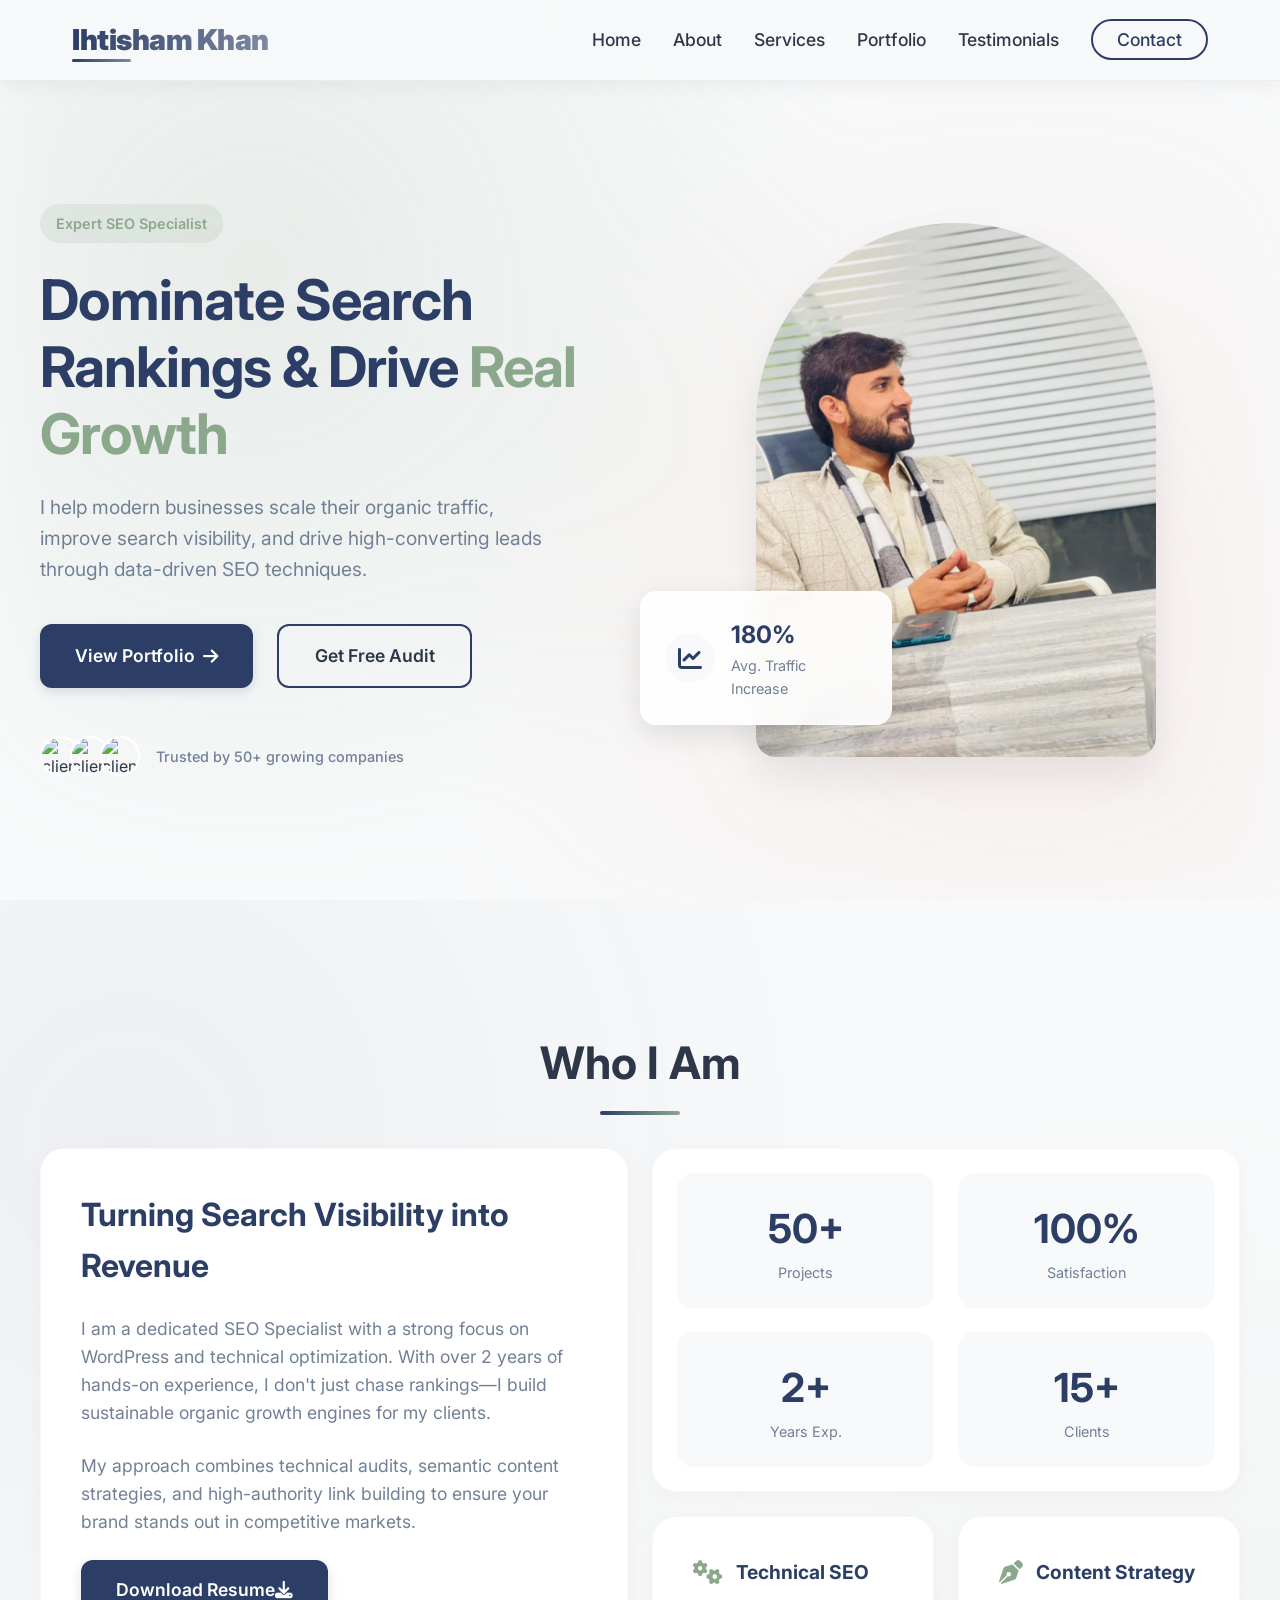
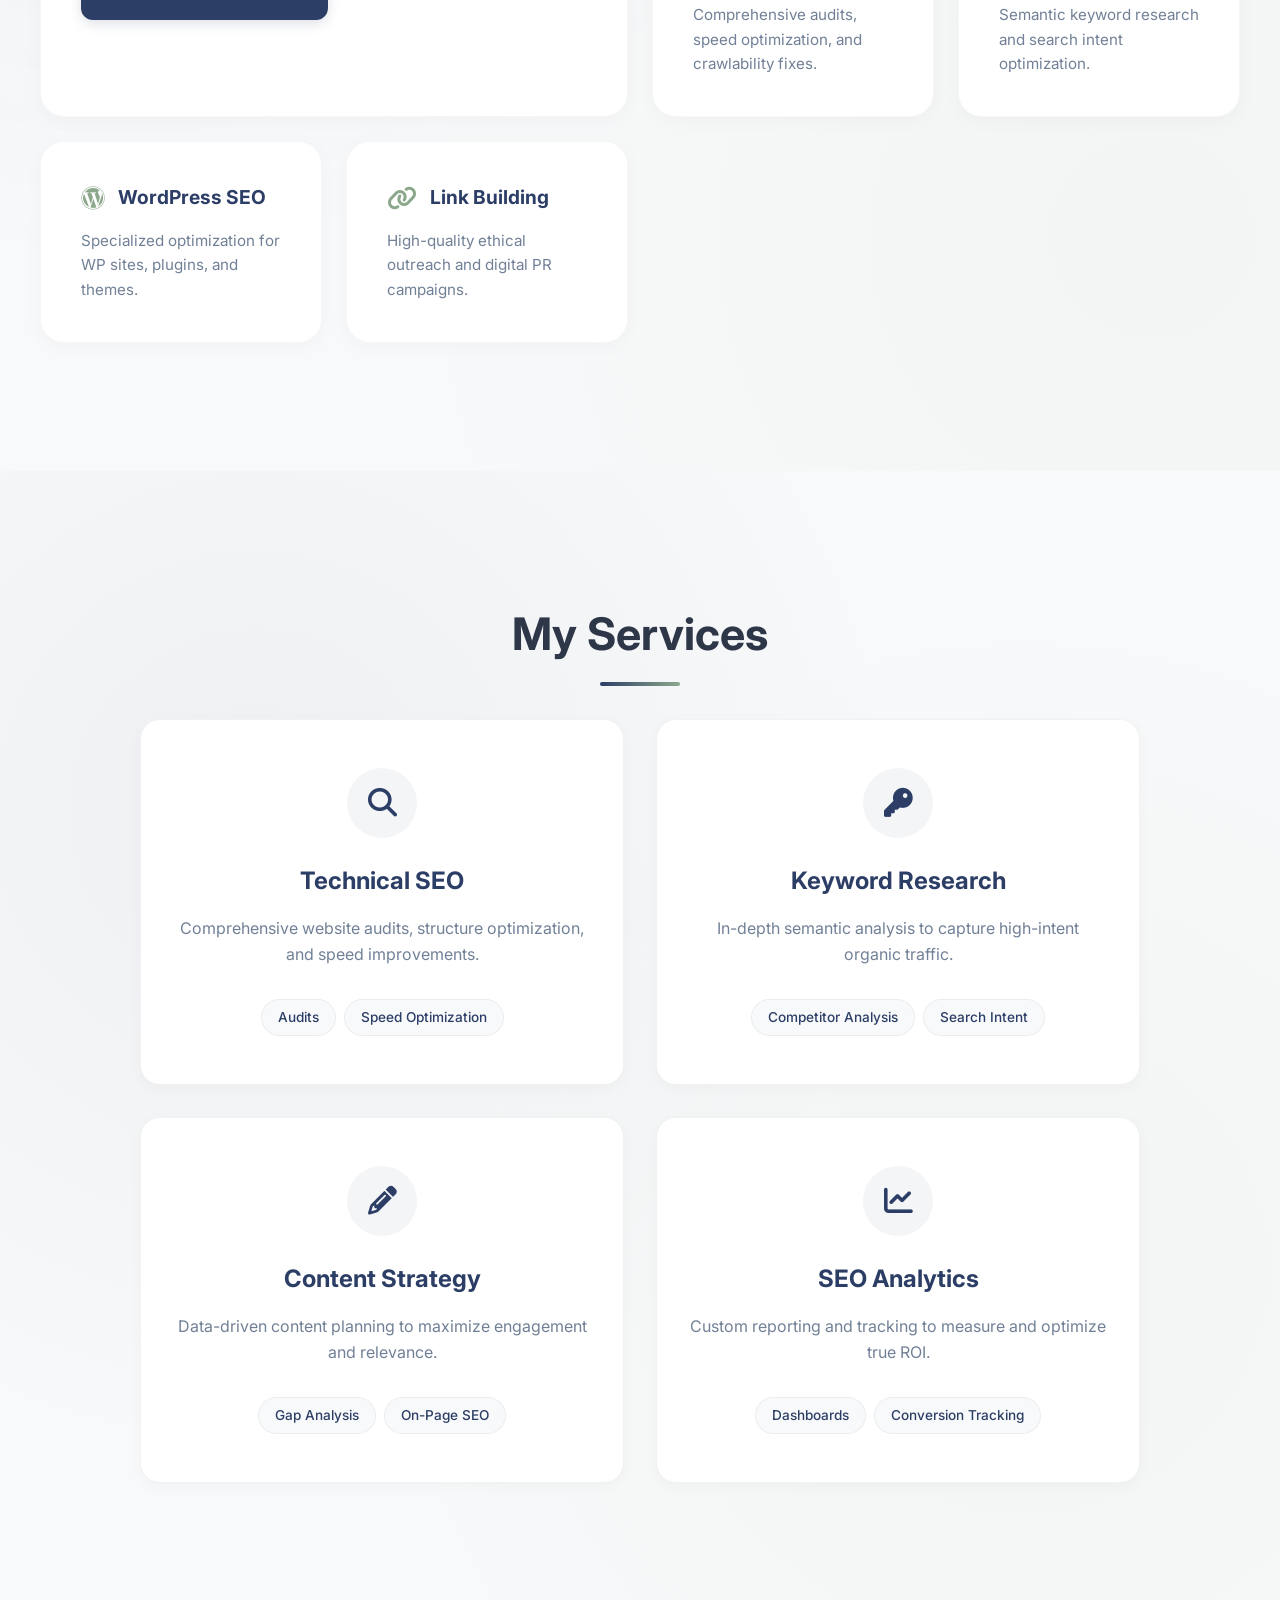
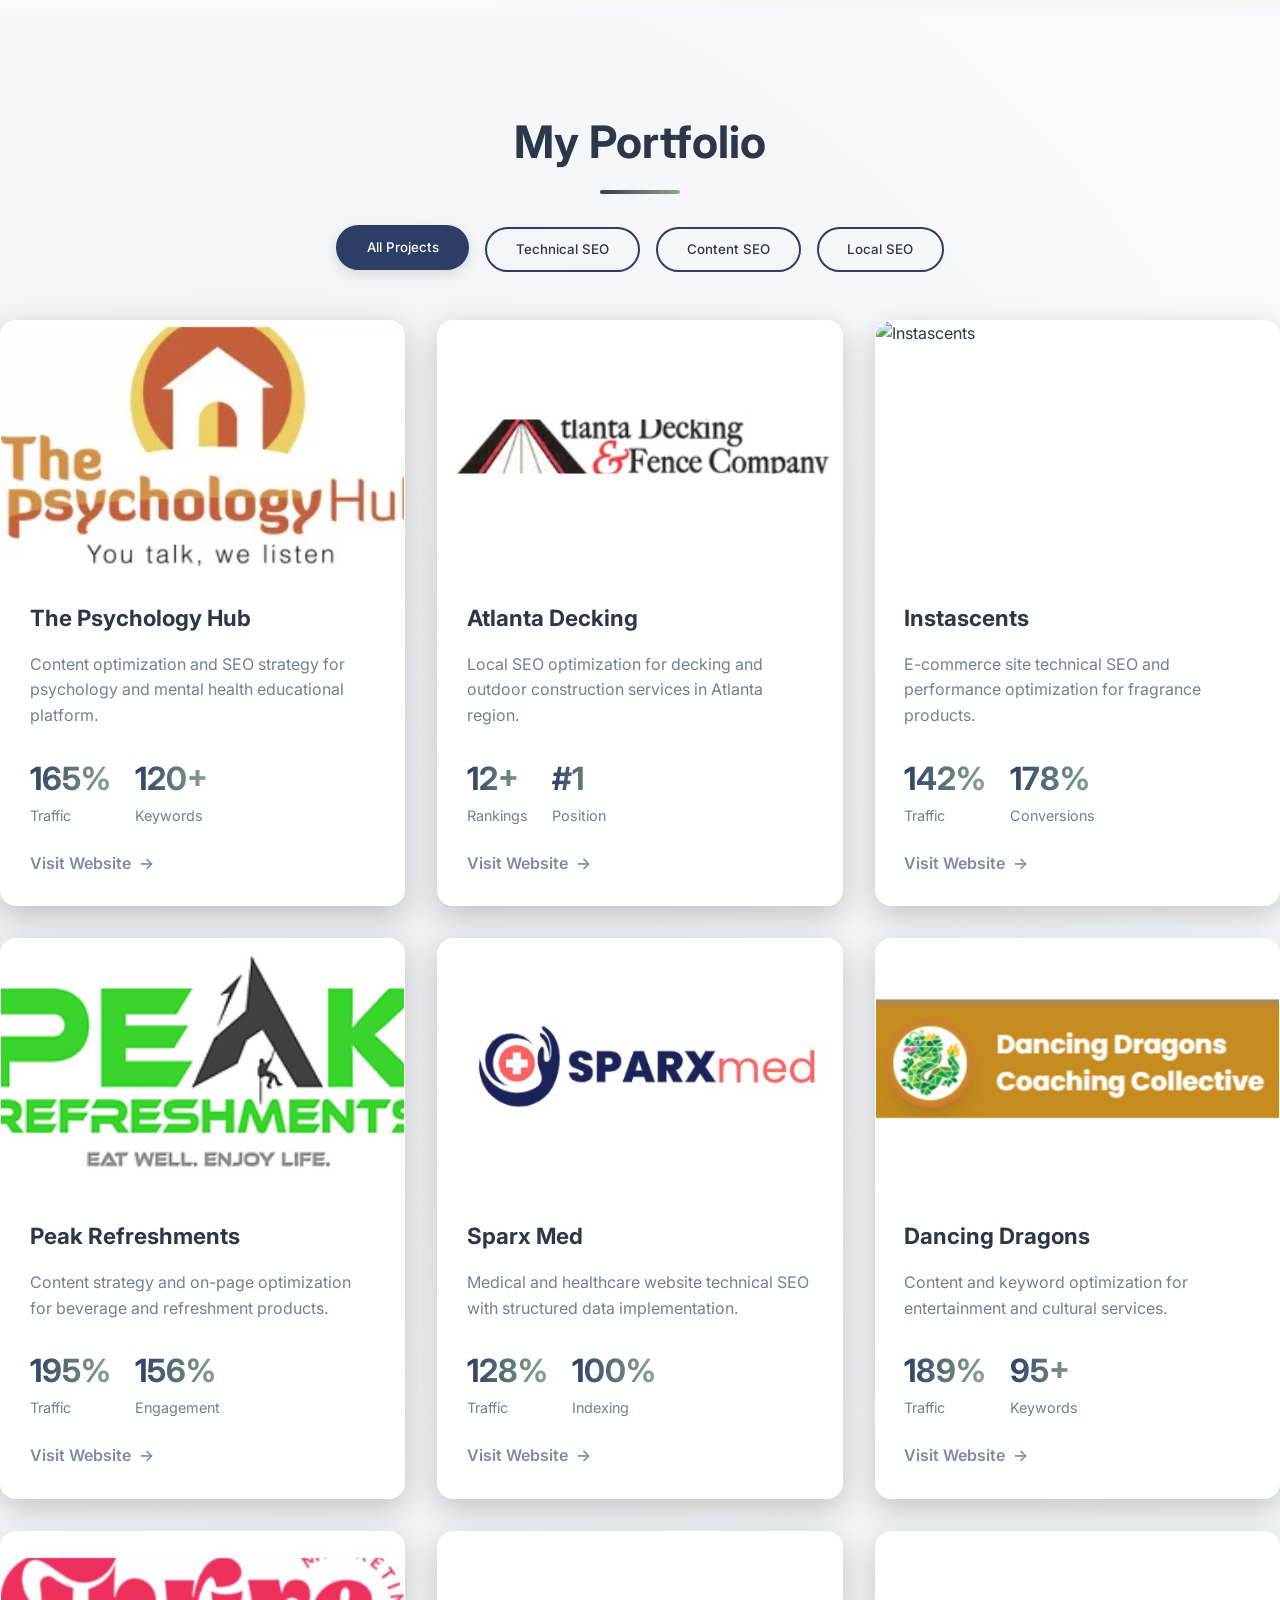
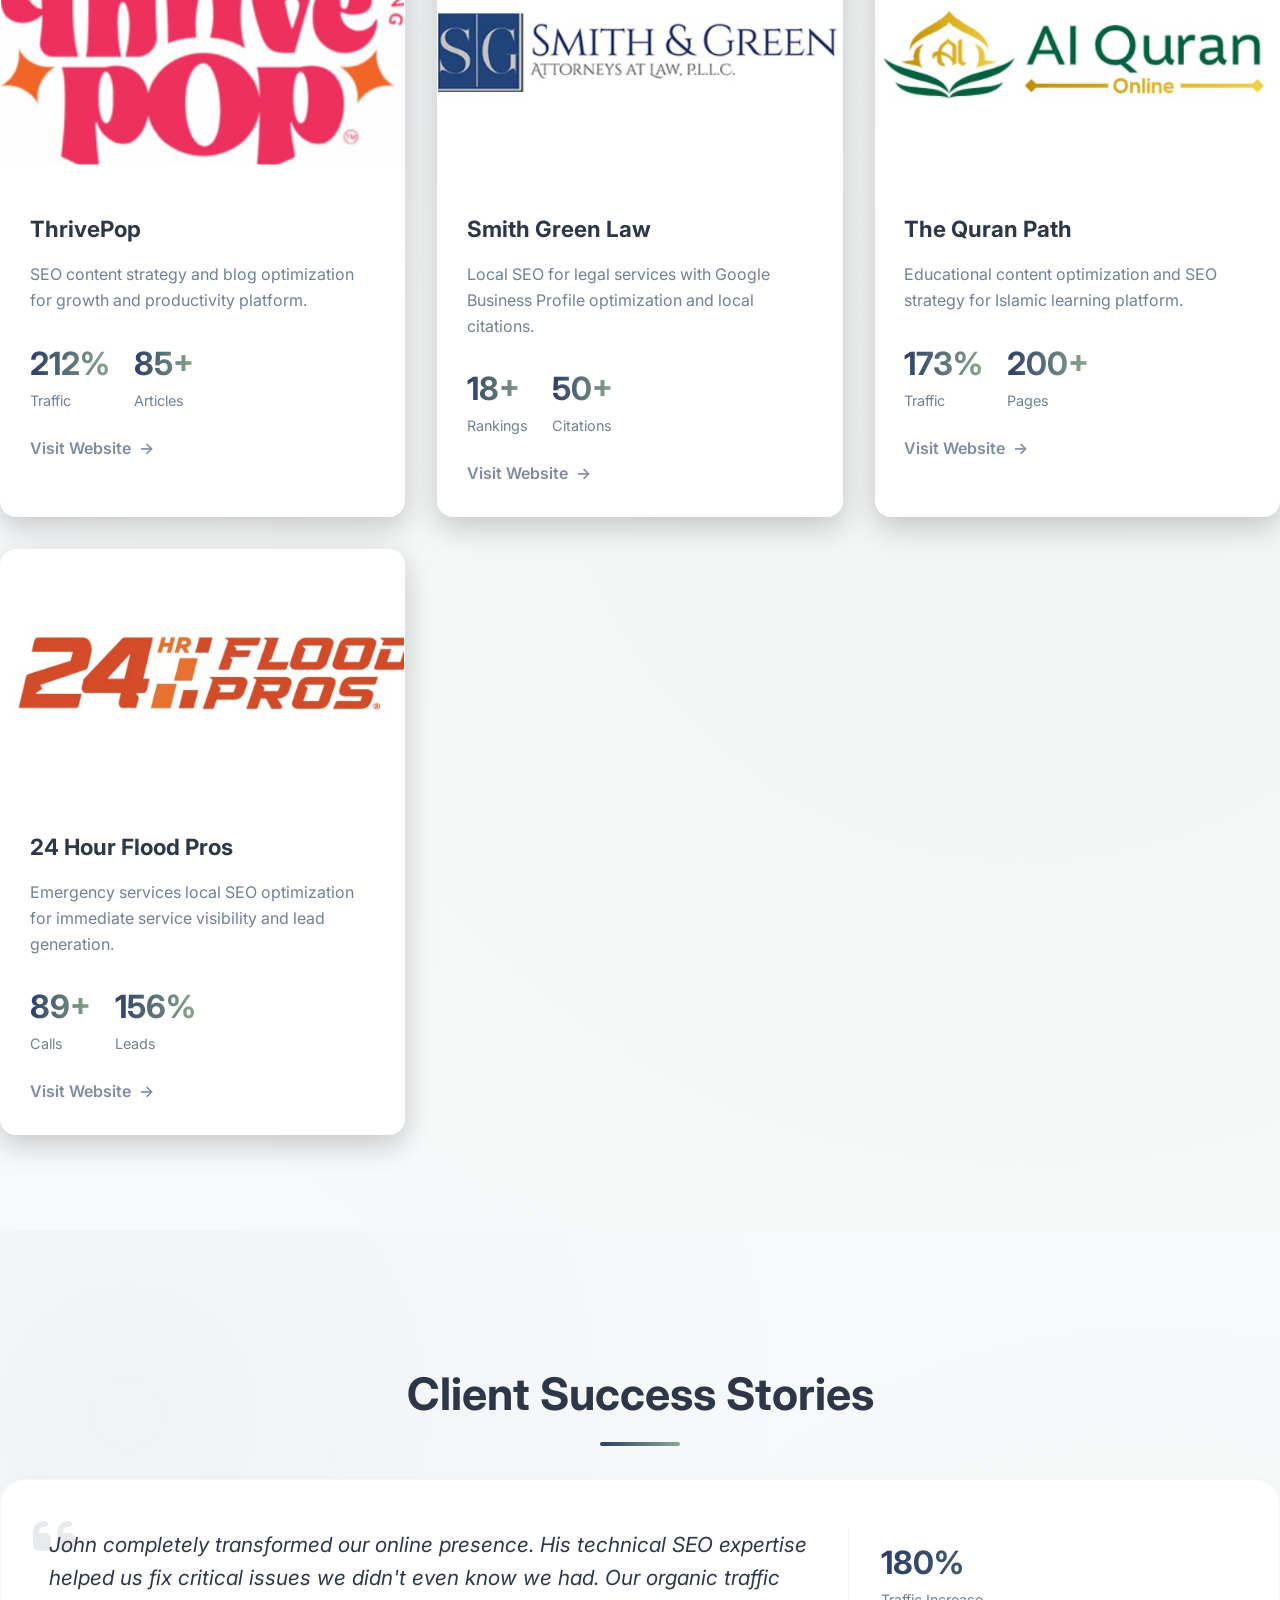
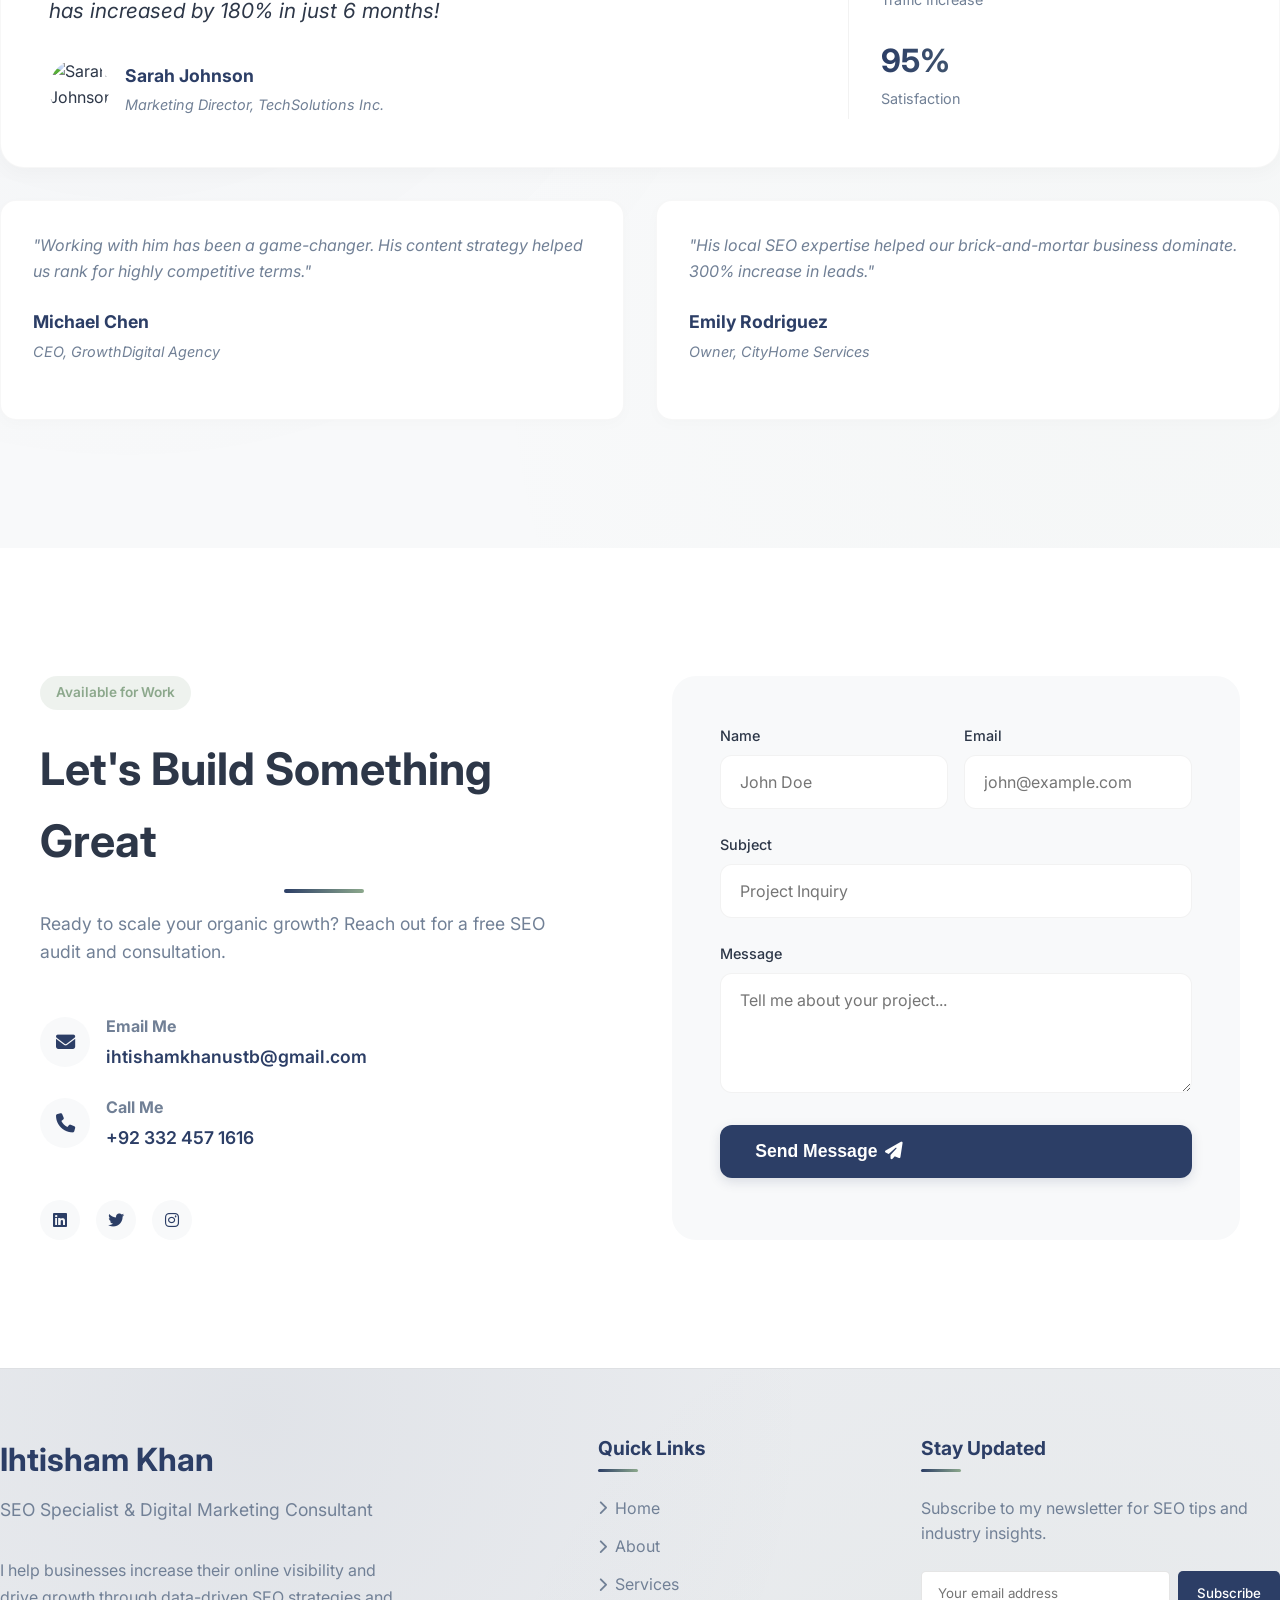
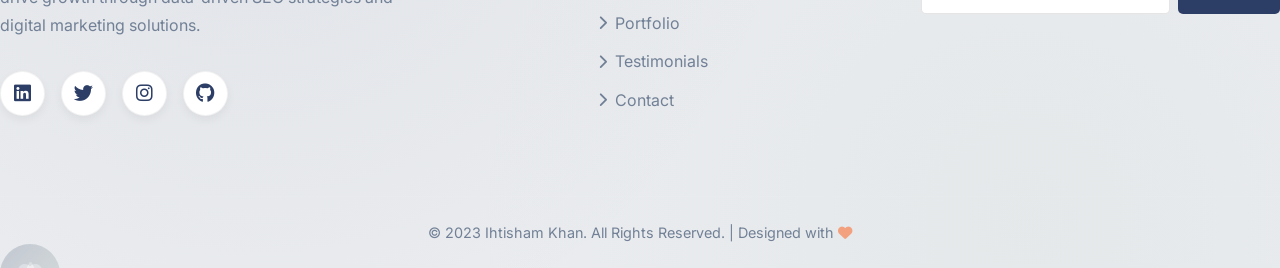
==== commit 41034b97: "updated" ====
--- a/index.html
+++ b/index.html
@@ -1,4 +1,4 @@
-<!DOCTYPE html>
+<!doctype html>
 <html lang="en">
   <head>
     <meta charset="UTF-8" />
@@ -12,10 +12,9 @@
       href="https://cdnjs.cloudflare.com/ajax/libs/font-awesome/6.4.0/css/all.min.css"
     />
     <!-- Google Fonts -->
-    <link
-      href="https://fonts.googleapis.com/css2?family=Poppins:wght@300;400;500;600;700&display=swap"
-      rel="stylesheet"
-    />
+    <link rel="preconnect" href="https://fonts.googleapis.com">
+    <link rel="preconnect" href="https://fonts.gstatic.com" crossorigin>
+    <link href="https://fonts.googleapis.com/css2?family=Inter:wght@300;400;500;600;700&display=swap" rel="stylesheet">
   </head>
   <body>
     <!-- Header/Navigation Section Start -->
@@ -54,135 +53,97 @@
     <!-- Header/Navigation Section End -->
 
     <!-- Hero Section Start -->
-    <section id="home" class="hero">
-      <div class="hero-content">
-        <h1>Boost Your Visibility with Expert <span>SEO Strategies</span></h1>
-        <p>
-          I help businesses increase organic traffic, improve search rankings,
-          and drive conversions through data-driven SEO techniques.
-        </p>
-        <div class="hero-buttons">
-          <a href="#portfolio" class="btn btn-primary">View My Work</a>
-          <a href="#contact" class="btn btn-secondary">Get In Touch</a>
-        </div>
-      </div>
-      <div class="hero-image">
-        <img src="profile.jpg" alt="SEO Specialist" />
+    <section id="home" class="hero modern-hero">
+      <div class="container hero-container">
+        <div class="hero-content">
+          <div class="hero-badge">Expert SEO Specialist</div>
+          <h1>Dominate Search Rankings & Drive <span>Real Growth</span></h1>
+          <p>
+            I help modern businesses scale their organic traffic, improve search visibility,
+            and drive high-converting leads through data-driven SEO techniques.
+          </p>
+          <div class="hero-buttons">
+            <a href="#portfolio" class="btn btn-primary">View Portfolio <i class="fas fa-arrow-right" style="margin-left:8px;"></i></a>
+            <a href="#contact" class="btn btn-secondary">Get Free Audit</a>
+          </div>
+          <div class="hero-social-proof">
+            <div class="proof-avatars">
+               <img src="https://placehold.co/40x40/2C3E66/ffffff?text=1" alt="client">
+               <img src="https://placehold.co/40x40/8CA88C/ffffff?text=2" alt="client">
+               <img src="https://placehold.co/40x40/F2A07E/ffffff?text=3" alt="client">
+            </div>
+            <span>Trusted by 50+ growing companies</span>
+          </div>
+        </div>
+        <div class="hero-image-wrapper">
+          <div class="hero-image-arched">
+            <img src="profile.jpg" alt="Ihtisham Khan - SEO Specialist" />
+          </div>
+          <div class="hero-floating-card">
+            <div class="card-icon"><i class="fas fa-chart-line"></i></div>
+            <div class="card-text">
+              <h4>180%</h4>
+              <p>Avg. Traffic Increase</p>
+            </div>
+          </div>
+        </div>
       </div>
     </section>
     <!-- Hero Section End -->
 
     <!-- About Section Start -->
-    <section id="about" class="about">
-      <div class="container">
-        <h2 class="section-title">About Me</h2>
-        <div class="about-content">
-          <div class="about-intro">
-            <h3>Professional SEO Specialist with 2+ Years Experience</h3>
-            <p>
-              I am a SEO Specialist with 2 years of hands on practical
-              experience with WordPress expertise. As an experienced SEO
-              specialist with a strong focus on WordPress, I specialize in
-              optimizing websites to improve their rankings on search engines
-              and drive organic traffic.
-            </p>
-            <a href="#" class="btn btn-primary"
-              >Download Resume <i class="fas fa-download"></i
-            ></a>
-
-            <div class="stats">
-              <div class="stat-item">
+    <section id="about" class="about modern-about">
+      <div class="container">
+        <h2 class="section-title">Who I Am</h2>
+        <div class="bento-grid">
+          <!-- Main Bio -->
+          <div class="bento-item main-bio">
+            <h3>Turning Search Visibility into Revenue</h3>
+            <p>
+              I am a dedicated SEO Specialist with a strong focus on WordPress and technical optimization. With over 2 years of hands-on experience, I don't just chase rankings—I build sustainable organic growth engines for my clients.
+            </p>
+            <p>
+              My approach combines technical audits, semantic content strategies, and high-authority link building to ensure your brand stands out in competitive markets.
+            </p>
+            <a href="#" class="btn btn-primary">Download Resume <i class="fas fa-download"></i></a>
+          </div>
+
+          <!-- Stats Bento -->
+          <div class="bento-item stats-bento">
+             <div class="stat-item">
                 <div class="stat-number">50+</div>
-                <div class="stat-label">Projects Completed</div>
-              </div>
-              <div class="stat-item">
+                <div class="stat-label">Projects</div>
+             </div>
+             <div class="stat-item">
                 <div class="stat-number">100%</div>
-                <div class="stat-label">Client Satisfaction</div>
-              </div>
-              <div class="stat-item">
+                <div class="stat-label">Satisfaction</div>
+             </div>
+             <div class="stat-item">
                 <div class="stat-number">2+</div>
-                <div class="stat-label">Years Experience</div>
-              </div>
-              <div class="stat-item">
+                <div class="stat-label">Years Exp.</div>
+             </div>
+             <div class="stat-item">
                 <div class="stat-number">15+</div>
-                <div class="stat-label">Happy Clients</div>
-              </div>
-            </div>
-          </div>
-
-          <div class="about-details">
-            <div class="skills">
-              <div class="skill">
-                <div class="skill-header">
-                  <h4>Technical SEO</h4>
-                  <span class="skill-percentage">95%</span>
-                </div>
-                <div class="progress-bar">
-                  <div class="progress technical" data-width="95%"></div>
-                </div>
-              </div>
-              <div class="skill">
-                <div class="skill-header">
-                  <h4>Keyword Research</h4>
-                  <span class="skill-percentage">90%</span>
-                </div>
-                <div class="progress-bar">
-                  <div class="progress keyword" data-width="90%"></div>
-                </div>
-              </div>
-              <div class="skill">
-                <div class="skill-header">
-                  <h4>Content Strategy</h4>
-                  <span class="skill-percentage">85%</span>
-                </div>
-                <div class="progress-bar">
-                  <div class="progress content" data-width="85%"></div>
-                </div>
-              </div>
-              <div class="skill">
-                <div class="skill-header">
-                  <h4>Analytics & Reporting</h4>
-                  <span class="skill-percentage">88%</span>
-                </div>
-                <div class="progress-bar">
-                  <div class="progress analytics" data-width="88%"></div>
-                </div>
-              </div>
-            </div>
-
-            <div class="expertise-cards">
-              <div class="expertise-card">
-                <h4><i class="fas fa-search"></i> On-Page SEO</h4>
-                <p>
-                  Conducting thorough keyword research, optimizing content, meta
-                  tags, headers, and internal linking to enhance website
-                  visibility.
-                </p>
-              </div>
-              <div class="expertise-card">
-                <h4><i class="fas fa-globe"></i> Off-Page SEO</h4>
-                <p>
-                  Building high-quality backlinks, managing online reputation,
-                  and leveraging outreach strategies to enhance domain
-                  authority.
-                </p>
-              </div>
-              <div class="expertise-card">
-                <h4><i class="fas fa-cogs"></i> Technical SEO</h4>
-                <p>
-                  Conducting technical audits, improving site speed, ensuring
-                  mobile-friendliness, fixing crawl issues, and implementing
-                  structured data.
-                </p>
-              </div>
-              <div class="expertise-card">
-                <h4><i class="fab fa-wordpress"></i> WordPress SEO</h4>
-                <p>
-                  Specialized optimization techniques for WordPress websites,
-                  including plugin configuration and theme optimization.
-                </p>
-              </div>
-            </div>
+                <div class="stat-label">Clients</div>
+             </div>
+          </div>
+
+          <!-- Expertise Bento Cards -->
+          <div class="bento-item expertise-bento">
+             <h4><i class="fas fa-cogs"></i> Technical SEO</h4>
+             <p>Comprehensive audits, speed optimization, and crawlability fixes.</p>
+          </div>
+          <div class="bento-item expertise-bento">
+             <h4><i class="fas fa-pen-nib"></i> Content Strategy</h4>
+             <p>Semantic keyword research and search intent optimization.</p>
+          </div>
+          <div class="bento-item expertise-bento">
+             <h4><i class="fab fa-wordpress"></i> WordPress SEO</h4>
+             <p>Specialized optimization for WP sites, plugins, and themes.</p>
+          </div>
+          <div class="bento-item expertise-bento">
+             <h4><i class="fas fa-link"></i> Link Building</h4>
+             <p>High-quality ethical outreach and digital PR campaigns.</p>
           </div>
         </div>
       </div>
@@ -193,21 +154,19 @@
     <section id="services" class="services">
       <div class="container">
         <h2 class="section-title">My Services</h2>
-        <div class="services-grid">
+        <div class="services-grid modern-services-grid">
           <div class="service-card">
             <div class="service-icon">
               <i class="fas fa-search"></i>
             </div>
             <h3>Technical SEO</h3>
             <p>
-              Comprehensive website audits, site structure optimization, speed
-              improvements, and fixing technical issues that impact rankings.
-            </p>
-            <ul class="service-features">
-              <li>Website Technical Audit</li>
-              <li>Site Speed Optimization</li>
-              <li>Indexation Issues Fixing</li>
-            </ul>
+              Comprehensive website audits, structure optimization, and speed improvements.
+            </p>
+            <div class="service-tags">
+              <span>Audits</span>
+              <span>Speed Optimization</span>
+            </div>
           </div>
 
           <div class="service-card">
@@ -216,30 +175,26 @@
             </div>
             <h3>Keyword Research</h3>
             <p>
-              In-depth keyword analysis to identify high-value opportunities
-              that drive targeted traffic and conversions.
-            </p>
-            <ul class="service-features">
-              <li>Competitor Keyword Analysis</li>
-              <li>Long-Tail Keyword Research</li>
-              <li>Search Intent Optimization</li>
-            </ul>
+              In-depth semantic analysis to capture high-intent organic traffic.
+            </p>
+            <div class="service-tags">
+              <span>Competitor Analysis</span>
+              <span>Search Intent</span>
+            </div>
           </div>
 
           <div class="service-card">
             <div class="service-icon">
               <i class="fas fa-pencil-alt"></i>
             </div>
-            <h3>Content Optimization</h3>
-            <p>
-              Strategic content planning and optimization to improve relevance,
-              engagement, and search visibility.
-            </p>
-            <ul class="service-features">
-              <li>Content Gap Analysis</li>
-              <li>SEO Content Strategy</li>
-              <li>On-Page Optimization</li>
-            </ul>
+            <h3>Content Strategy</h3>
+            <p>
+              Data-driven content planning to maximize engagement and relevance.
+            </p>
+            <div class="service-tags">
+              <span>Gap Analysis</span>
+              <span>On-Page SEO</span>
+            </div>
           </div>
 
           <div class="service-card">
@@ -248,53 +203,15 @@
             </div>
             <h3>SEO Analytics</h3>
             <p>
-              Detailed performance tracking, custom reporting, and data-driven
-              insights to measure and improve ROI.
-            </p>
-            <ul class="service-features">
-              <li>Performance Dashboard</li>
-              <li>Custom SEO Reporting</li>
-              <li>Conversion Rate Optimization</li>
-            </ul>
-          </div>
-
-          <div class="service-card">
-            <div class="service-icon">
-              <i class="fas fa-share-alt"></i>
-            </div>
-            <h3>Link Building</h3>
-            <p>
-              Ethical outreach strategies to acquire high-quality backlinks that
-              improve domain authority and rankings.
-            </p>
-            <ul class="service-features">
-              <li>Guest Post Outreach</li>
-              <li>Broken Link Building</li>
-              <li>Digital PR Campaigns</li>
-            </ul>
-          </div>
-
-          <div class="service-card">
-            <div class="service-icon">
-              <i class="fas fa-mobile-alt"></i>
-            </div>
-            <h3>Local SEO</h3>
-            <p>
-              Optimization for local search results, Google My Business
-              management, and local citation building.
-            </p>
-            <ul class="service-features">
-              <li>Google Business Profile Optimization</li>
-              <li>Local Citation Building</li>
-              <li>Localized Content Strategy</li>
-            </ul>
-          </div>
-        </div>
-      </div>
-
-      <!-- Decorative elements -->
-      <div class="floating-element"></div>
-      <div class="floating-element"></div>
+              Custom reporting and tracking to measure and optimize true ROI.
+            </p>
+            <div class="service-tags">
+              <span>Dashboards</span>
+              <span>Conversion Tracking</span>
+            </div>
+          </div>
+        </div>
+      </div>
     </section>
     <!-- Services Section End -->
 
@@ -320,246 +237,126 @@
     <!-- Portfolio Section End -->
 
     <!-- Testimonials Section Start -->
-    <section id="testimonials" class="testimonials">
-      <div class="container">
-        <h2 class="section-title">Client Testimonials</h2>
-        <div class="testimonials-container">
-          <div class="testimonials-slider">
-            <div class="testimonial active">
-              <div class="testimonial-content">
-                <p>
-                  John completely transformed our online presence. His technical
-                  SEO expertise helped us fix critical issues we didn't even
-                  know we had. Our organic traffic has increased by 180% in just
-                  6 months!
-                </p>
+    <section id="testimonials" class="testimonials modern-testimonials">
+      <div class="container">
+        <h2 class="section-title">Client Success Stories</h2>
+        <div class="featured-testimonial">
+          <div class="testimonial-content">
+            <i class="fas fa-quote-left quote-icon"></i>
+            <p>
+              John completely transformed our online presence. His technical
+              SEO expertise helped us fix critical issues we didn't even
+              know we had. Our organic traffic has increased by 180% in just
+              6 months!
+            </p>
+            <div class="testimonial-author">
+              <img src="https://placehold.co/100x100/2C3E66/ffffff?text=SJ" alt="Sarah Johnson" />
+              <div class="author-info">
+                <h4>Sarah Johnson</h4>
+                <p>Marketing Director, TechSolutions Inc.</p>
               </div>
-              <div class="testimonial-author">
-                <img
-                  src="https://placehold.co/100x100/4f46e5/ffffff?text=SJ"
-                  alt="Sarah Johnson"
-                />
-                <div class="author-info">
-                  <h4>Sarah Johnson</h4>
-                  <p>Marketing Director, TechSolutions Inc.</p>
-                </div>
-              </div>
-              <div class="testimonial-stats">
-                <div class="stat">
-                  <span class="stat-value">180%</span>
-                  <span class="stat-label">Traffic Increase</span>
-                </div>
-                <div class="stat">
-                  <span class="stat-value">6</span>
-                  <span class="stat-label">Months</span>
-                </div>
-                <div class="stat">
-                  <span class="stat-value">95%</span>
-                  <span class="stat-label">Satisfaction</span>
-                </div>
-              </div>
-            </div>
-
-            <div class="testimonial">
-              <div class="testimonial-content">
-                <p>
-                  Working with John has been a game-changer for our business.
-                  His content strategy and keyword research helped us rank for
-                  highly competitive terms we never thought possible.
-                </p>
-              </div>
-              <div class="testimonial-author">
-                <img
-                  src="https://placehold.co/100x100/10b981/ffffff?text=MC"
-                  alt="Michael Chen"
-                />
-                <div class="author-info">
-                  <h4>Michael Chen</h4>
-                  <p>CEO, GrowthDigital Agency</p>
-                </div>
-              </div>
-              <div class="testimonial-stats">
-                <div class="stat">
-                  <span class="stat-value">#1</span>
-                  <span class="stat-label">Rankings</span>
-                </div>
-                <div class="stat">
-                  <span class="stat-value">140%</span>
-                  <span class="stat-label">ROI Increase</span>
-                </div>
-                <div class="stat">
-                  <span class="stat-value">100%</span>
-                  <span class="stat-label">Satisfaction</span>
-                </div>
-              </div>
-            </div>
-
-            <div class="testimonial">
-              <div class="testimonial-content">
-                <p>
-                  John's local SEO expertise helped our brick-and-mortar
-                  business dominate our local market. We're now the top result
-                  for all our key services in our area, leading to a 300%
-                  increase in leads.
-                </p>
-              </div>
-              <div class="testimonial-author">
-                <img
-                  src="https://placehold.co/100x100/f43f5e/ffffff?text=ER"
-                  alt="Emily Rodriguez"
-                />
-                <div class="author-info">
-                  <h4>Emily Rodriguez</h4>
-                  <p>Owner, CityHome Services</p>
-                </div>
-              </div>
-              <div class="testimonial-stats">
-                <div class="stat">
-                  <span class="stat-value">300%</span>
-                  <span class="stat-label">Lead Increase</span>
-                </div>
-                <div class="stat">
-                  <span class="stat-value">15+</span>
-                  <span class="stat-label">Top Rankings</span>
-                </div>
-                <div class="stat">
-                  <span class="stat-value">98%</span>
-                  <span class="stat-label">Satisfaction</span>
-                </div>
-              </div>
-            </div>
-          </div>
-
-          <div class="testimonial-controls">
-            <div class="testimonial-dots">
-              <span class="dot active" data-slide="0"></span>
-              <span class="dot" data-slide="1"></span>
-              <span class="dot" data-slide="2"></span>
-            </div>
-            <div class="testimonial-arrows">
-              <div class="arrow prev">
-                <i class="fas fa-chevron-left"></i>
-              </div>
-              <div class="arrow next">
-                <i class="fas fa-chevron-right"></i>
-              </div>
-            </div>
-          </div>
-        </div>
-      </div>
-
-      <!-- Decorative elements -->
-      <div class="floating-testimonial">
-        <i class="fas fa-quote-left"></i>
-      </div>
-      <div class="floating-testimonial">
-        <i class="fas fa-star"></i>
+            </div>
+          </div>
+          <div class="testimonial-stats">
+            <div class="stat">
+              <span class="stat-value">180%</span>
+              <span class="stat-label">Traffic Increase</span>
+            </div>
+            <div class="stat">
+              <span class="stat-value">95%</span>
+              <span class="stat-label">Satisfaction</span>
+            </div>
+          </div>
+        </div>
+        
+        <div class="secondary-testimonials">
+          <div class="testimonial-card">
+             <p>"Working with him has been a game-changer. His content strategy helped us rank for highly competitive terms."</p>
+             <div class="author-info">
+                <h4>Michael Chen</h4>
+                <p>CEO, GrowthDigital Agency</p>
+             </div>
+          </div>
+          <div class="testimonial-card">
+             <p>"His local SEO expertise helped our brick-and-mortar business dominate. 300% increase in leads."</p>
+             <div class="author-info">
+                <h4>Emily Rodriguez</h4>
+                <p>Owner, CityHome Services</p>
+             </div>
+          </div>
+        </div>
       </div>
     </section>
     <!-- Testimonials Section End -->
 
     <!-- Contact Section Start -->
-    <section id="contact" class="contact">
-      <div class="container">
-        <h2 class="section-title">Get In Touch</h2>
-        <div class="contact-content">
+    <section id="contact" class="contact modern-contact">
+      <div class="container">
+        <div class="contact-split">
           <div class="contact-info">
-            <h3>Let's Discuss Your Project</h3>
-            <p>
-              I'm currently available for freelance projects and consulting
-              work. Feel free to reach out and I'll respond as soon as possible.
+            <div class="contact-badge">Available for Work</div>
+            <h2 class="section-title text-left" style="text-align: left; margin-bottom: 2rem;">Let's Build Something Great</h2>
+            <p class="contact-desc">
+              Ready to scale your organic growth? Reach out for a free SEO audit and consultation.
             </p>
 
             <div class="contact-details">
               <div class="contact-item">
-                <div class="contact-icon">
-                  <i class="fas fa-envelope"></i>
-                </div>
+                <div class="contact-icon"><i class="fas fa-envelope"></i></div>
                 <div class="contact-text">
-                  <h4>Email</h4>
+                  <h4>Email Me</h4>
                   <p>ihtishamkhanustb@gmail.com</p>
                 </div>
               </div>
-
               <div class="contact-item">
-                <div class="contact-icon">
-                  <i class="fas fa-phone"></i>
-                </div>
+                <div class="contact-icon"><i class="fas fa-phone"></i></div>
                 <div class="contact-text">
-                  <h4>Phone</h4>
+                  <h4>Call Me</h4>
                   <p>+92 332 457 1616</p>
                 </div>
               </div>
-
-              <div class="contact-item">
-                <div class="contact-icon">
-                  <i class="fas fa-map-marker-alt"></i>
+            </div>
+
+            <div class="social-links">
+              <a href="https://www.linkedin.com/in/ihtisham-khan-1a5775321/" target="_blank"><i class="fab fa-linkedin"></i></a>
+              <a href="https://x.com/ihtisham9922?t=BwbRROLMsJEh1CNiFuI0Tg&s=09" target="_blank"><i class="fab fa-twitter"></i></a>
+              <a href="https://www.instagram.com/ahtisham100?igsh=djg3YXpleThxa2th" target="_blank"><i class="fab fa-instagram"></i></a>
+            </div>
+          </div>
+
+          <div class="contact-form-wrapper">
+            <div class="contact-form">
+              <form id="contactForm">
+                <div class="form-row" style="display: grid; grid-template-columns: 1fr 1fr; gap: 1rem;">
+                  <div class="form-group">
+                    <label for="name">Name</label>
+                    <input type="text" id="name" placeholder="John Doe" required />
+                  </div>
+                  <div class="form-group">
+                    <label for="email">Email</label>
+                    <input type="email" id="email" placeholder="john@example.com" required />
+                  </div>
                 </div>
-                <div class="contact-text">
-                  <h4>Location</h4>
-                  <p>Model Town, Lahore</p>
+                <div class="form-group">
+                  <label for="subject">Subject</label>
+                  <input type="text" id="subject" placeholder="Project Inquiry" required />
                 </div>
-              </div>
-            </div>
-
-            <div class="social-links">
-              <a
-                href="https://www.linkedin.com/in/ihtisham-khan-1a5775321/"
-                target="_blank"
-                rel="noopener noreferrer"
-                ><i class="fab fa-linkedin"></i
-              ></a>
-              <a
-                href="https://x.com/ihtisham9922?t=BwbRROLMsJEh1CNiFuI0Tg&s=09"
-                target="_blank"
-                rel="noopener noreferrer"
-                ><i class="fab fa-twitter"></i
-              ></a>
-              <a
-                href="https://www.instagram.com/ahtisham100?igsh=djg3YXpleThxa2th"
-                target="_blank"
-                rel="noopener noreferrer"
-                ><i class="fab fa-instagram"></i
-              ></a>
-            </div>
-          </div>
-
-          <div class="contact-form">
-            <form id="contactForm">
-              <div class="form-group">
-                <input type="text" id="name" placeholder=" " required />
-                <label for="name">Your Name</label>
-              </div>
-              <div class="form-group">
-                <input type="email" id="email" placeholder=" " required />
-                <label for="email">Your Email</label>
-              </div>
-              <div class="form-group">
-                <input type="text" id="subject" placeholder=" " required />
-                <label for="subject">Subject</label>
-              </div>
-              <div class="form-group">
-                <textarea id="message" placeholder=" " required></textarea>
-                <label for="message">Your Message</label>
-              </div>
-              <button type="submit" class="btn btn-primary">
-                Send Message <i class="fas fa-paper-plane"></i>
-              </button>
-              <div id="form-status" class="status-message"></div>
-            </form>
-          </div>
-        </div>
-      </div>
-
-      <!-- Floating decorative elements -->
-      <div class="floating-contact">
-        <i class="fas fa-envelope"></i>
-      </div>
-      <div class="floating-contact">
-        <i class="fas fa-comment"></i>
+                <div class="form-group">
+                  <label for="message">Message</label>
+                  <textarea id="message" placeholder="Tell me about your project..." required></textarea>
+                </div>
+                <button type="submit" class="btn btn-primary w-100" style="width: 100%;">
+                  Send Message <i class="fas fa-paper-plane" style="margin-left:8px;"></i>
+                </button>
+                <div id="form-status" class="status-message"></div>
+              </form>
+            </div>
+          </div>
+        </div>
       </div>
     </section>
     <!-- Contact Section End -->
+
 
     <!-- Footer Section Start -->
     <footer class="footer">
--- a/style.css
+++ b/style.css
@@ -5,24 +5,27 @@
 }
 
 :root {
-  --primary-color: #4f46e5;
-  --primary-glow: #818cf8;
-  --secondary-color: #10b981;
-  --accent-color: #f43f5e;
-  --dark-bg: #0f172a;
-  --darker-bg: #020617;
-  --text-light: #f1f5f9;
-  --text-muted: #94a3b8;
+  --primary-color: #2C3E66; /* Muted Navy Blue */
+  --primary-glow: rgba(44, 62, 102, 0.6);
+  --secondary-color: #8CA88C; /* Sage Green */
+  --accent-color: #F2A07E; /* Soft Coral */
+  --bg-color: #F8F9FA; /* Soft off-white */
+  --alt-bg: #FFFFFF;
+  --footer-bg: #EAECEF;
+  --text-main: #2D3748;
+  --text-muted: #718096;
   --nav-height: 80px;
+  --card-bg: #FFFFFF;
 }
 
 body {
-  font-family: "Poppins", sans-serif;
-  background-color: var(--darker-bg);
-  color: var(--text-light);
+  font-family: "Inter", sans-serif;
+  background-color: var(--bg-color);
+  color: var(--text-main);
   min-height: 100vh;
   display: flex;
   flex-direction: column;
+  line-height: 1.6;
 }
 
 h1,
@@ -31,8 +34,9 @@
 h4,
 h5,
 h6 {
-  font-family: "Roboto", sans-serif;
+  font-family: "Inter", sans-serif;
   font-weight: 700;
+  color: var(--primary-color);
 }
 
 /* Header/Navigation Styles */
@@ -42,10 +46,11 @@
   left: 0;
   width: 100%;
   z-index: 1000;
-  background: rgba(15, 23, 42, 0.95);
+  background: rgba(248, 249, 250, 0.9);
   backdrop-filter: blur(10px);
-  box-shadow: 0 4px 20px rgba(0, 0, 0, 0.25);
-  border-bottom: 1px solid rgba(255, 255, 255, 0.08);
+  box-shadow: 0 4px 20px rgba(0, 0, 0, 0.05);
+  border-bottom: 1px solid rgba(0, 0, 0, 0.05);
+  transition: all 0.3s ease;
 }
 
 .navbar {
@@ -59,10 +64,10 @@
 }
 
 .nav-brand a {
-  font-family: "Roboto", sans-serif;
+  font-family: "Inter", sans-serif;
   font-size: 1.8rem;
   font-weight: 900;
-  color: var(--text-light);
+  color: var(--primary-color);
   text-decoration: none;
   background: linear-gradient(90deg, var(--primary-color), var(--primary-glow));
   -webkit-background-clip: text;
@@ -99,7 +104,7 @@
 }
 
 .nav-link {
-  color: var(--text-light);
+  color: var(--text-main);
   text-decoration: none;
   font-weight: 500;
   transition: all 0.3s ease;
@@ -133,17 +138,19 @@
 }
 
 .nav-item:last-child .nav-link {
-  background: linear-gradient(90deg, var(--primary-color), var(--primary-glow));
-  color: white;
+  background: transparent;
+  color: var(--primary-color);
   padding: 0.5rem 1.5rem;
   border-radius: 50px;
-  box-shadow: 0 4px 15px rgba(79, 70, 229, 0.4);
+  border: 2px solid var(--primary-color);
   transition: all 0.3s ease;
 }
 
 .nav-item:last-child .nav-link:hover {
+  background: var(--primary-color);
+  color: white;
   transform: translateY(-2px);
-  box-shadow: 0 6px 20px rgba(79, 70, 229, 0.6);
+  box-shadow: 0 4px 12px rgba(44, 62, 102, 0.15);
 }
 
 .nav-item:last-child .nav-link::before {
@@ -166,17 +173,17 @@
   border-radius: 3px;
 }
 /* Hero Section Styles Start */
-.hero {
+.modern-hero {
   min-height: 100vh;
   display: flex;
   align-items: center;
-  padding: calc(var(--nav-height) + 2rem) 2rem 2rem;
-  background: linear-gradient(to bottom, var(--darker-bg), var(--dark-bg));
+  padding: calc(var(--nav-height) + 4rem) 2rem 4rem;
+  background: var(--bg-color);
   position: relative;
   overflow: hidden;
 }
 
-.hero::before {
+.modern-hero::before {
   content: "";
   position: absolute;
   top: 0;
@@ -185,81 +192,54 @@
   height: 100%;
   background: radial-gradient(
       circle at 20% 30%,
-      rgba(79, 70, 229, 0.15) 0%,
+      rgba(140, 168, 140, 0.15) 0%,
       transparent 50%
     ),
     radial-gradient(
       circle at 80% 70%,
-      rgba(16, 185, 129, 0.1) 0%,
+      rgba(242, 160, 126, 0.1) 0%,
       transparent 50%
     );
+  filter: blur(40px);
   z-index: 0;
 }
 
-.hero-content {
-  flex: 1;
-  padding-right: 2rem;
+.hero-container {
+  display: grid;
+  grid-template-columns: 1fr 1fr;
+  gap: 4rem;
+  align-items: center;
+  max-width: 1200px;
+  margin: 0 auto;
   position: relative;
   z-index: 2;
 }
 
-.hero-content h1 {
-  font-size: 3rem;
+.hero-badge {
+  display: inline-block;
+  padding: 0.5rem 1rem;
+  background: rgba(140, 168, 140, 0.15);
+  color: var(--secondary-color);
+  border-radius: 50px;
+  font-weight: 600;
+  font-size: 0.9rem;
   margin-bottom: 1.5rem;
+}
+
+.modern-hero h1 {
+  font-size: 3.5rem;
   line-height: 1.2;
-  background: linear-gradient(90deg, var(--text-light), var(--primary-glow));
-  -webkit-background-clip: text;
-  background-clip: text;
-  -webkit-text-fill-color: transparent;
-  position: relative;
-  padding-bottom: 1rem;
-}
-
-.hero-content h1::after {
-  content: "";
-  position: absolute;
-  bottom: 0;
-  left: 0;
-  width: 100px;
-  height: 4px;
-  background: linear-gradient(
-    90deg,
-    var(--primary-color),
-    var(--secondary-color)
-  );
-  border-radius: 2px;
-}
-
-.hero-content h1 span {
-  background: linear-gradient(
-    90deg,
-    var(--primary-color),
-    var(--secondary-color)
-  );
-  -webkit-background-clip: text;
-  background-clip: text;
-  -webkit-text-fill-color: transparent;
-  position: relative;
-  display: inline-block;
-}
-
-.hero-content h1 span::after {
-  content: "";
-  position: absolute;
-  bottom: -5px;
-  left: 0;
-  width: 100%;
-  height: 3px;
-  background: linear-gradient(
-    90deg,
-    var(--primary-color),
-    var(--secondary-color)
-  );
-  border-radius: 3px;
-}
-
-.hero-content p {
-  font-size: 1.3rem;
+  color: var(--primary-color);
+  margin-bottom: 1.5rem;
+  letter-spacing: -1px;
+}
+
+.modern-hero h1 span {
+  color: var(--secondary-color);
+}
+
+.modern-hero p {
+  font-size: 1.2rem;
   color: var(--text-muted);
   margin-bottom: 2.5rem;
   max-width: 90%;
@@ -269,14 +249,109 @@
 .hero-buttons {
   display: flex;
   gap: 1.5rem;
-  flex-wrap: wrap;
+  margin-bottom: 3rem;
+}
+
+.hero-social-proof {
+  display: flex;
+  align-items: center;
+  gap: 1rem;
+}
+
+.proof-avatars {
+  display: flex;
+}
+
+.proof-avatars img {
+  width: 40px;
+  height: 40px;
+  border-radius: 50%;
+  border: 2px solid white;
+  margin-left: -10px;
+}
+
+.proof-avatars img:first-child {
+  margin-left: 0;
+}
+
+.hero-social-proof span {
+  font-size: 0.9rem;
+  color: var(--text-muted);
+  font-weight: 500;
+}
+
+.hero-image-wrapper {
+  position: relative;
+  display: flex;
+  justify-content: center;
+}
+
+.hero-image-arched {
+  width: 80%;
+  max-width: 400px;
+  border-radius: 200px 200px 20px 20px;
+  overflow: hidden;
+  box-shadow: 0 20px 40px rgba(0, 0, 0, 0.08);
+  position: relative;
+}
+
+.hero-image-arched img {
+  width: 100%;
+  height: auto;
+  display: block;
+}
+
+.hero-floating-card {
+  position: absolute;
+  bottom: 2rem;
+  left: -2rem;
+  background: rgba(255, 255, 255, 0.9);
+  backdrop-filter: blur(10px);
+  padding: 1.5rem;
+  border-radius: 16px;
+  display: flex;
+  align-items: center;
+  gap: 1rem;
+  box-shadow: 0 10px 30px rgba(0, 0, 0, 0.1);
+  border: 1px solid rgba(255, 255, 255, 0.5);
+  animation: float 6s ease-in-out infinite;
+}
+
+.hero-floating-card .card-icon {
+  width: 50px;
+  height: 50px;
+  background: var(--bg-color);
+  color: var(--primary-color);
+  border-radius: 50%;
+  display: flex;
+  align-items: center;
+  justify-content: center;
+  font-size: 1.5rem;
+}
+
+.hero-floating-card h4 {
+  font-size: 1.5rem;
+  color: var(--primary-color);
+  margin: 0;
+}
+
+.hero-floating-card p {
+  margin: 0;
+  font-size: 0.9rem;
+  color: var(--text-muted);
+}
+
+@keyframes float {
+  0% { transform: translateY(0px); }
+  50% { transform: translateY(-15px); }
+  100% { transform: translateY(0px); }
 }
 
 .btn {
   display: inline-flex;
   align-items: center;
   padding: 1rem 2.2rem;
-  border-radius: 50px;
+  border-radius: 12px;
   text-decoration: none;
   font-weight: 600;
   transition: all 0.3s ease;
@@ -288,103 +363,39 @@
   z-index: 1;
 }
 
-.btn::before {
-  content: "";
-  position: absolute;
-  top: 0;
-  left: 0;
-  width: 100%;
-  height: 100%;
-  background: linear-gradient(90deg, var(--primary-color), var(--primary-glow));
-  z-index: -1;
-  transition: transform 0.5s ease;
-}
-
-.btn-primary::before {
-  transform: scaleX(1);
-}
-
-.btn-secondary::before {
-  transform: scaleX(0);
-  background: linear-gradient(90deg, var(--primary-color), var(--primary-glow));
-}
-
 .btn-primary {
+  background-color: var(--primary-color);
   color: white;
-  box-shadow: 0 10px 25px rgba(79, 70, 229, 0.35);
+  box-shadow: 0 4px 12px rgba(44, 62, 102, 0.15);
 }
 
 .btn-secondary {
-  color: var(--text-light);
+  color: var(--text-main);
   border: 2px solid var(--primary-color);
   background: transparent;
 }
 
 .btn-primary:hover {
-  transform: translateY(-5px);
-  box-shadow: 0 15px 35px rgba(79, 70, 229, 0.5);
+  transform: translateY(-3px);
+  background-color: var(--primary-glow);
+  box-shadow: 0 8px 20px rgba(44, 62, 102, 0.25);
+  color: white;
 }
 
 .btn-secondary:hover {
+  background-color: var(--primary-color);
   color: white;
-}
-
-.btn-secondary:hover::before {
-  transform: scaleX(1);
-}
-
-.btn:hover::before {
-  transform: scaleX(1.05);
-}
-
-.hero-image {
-  flex: 1;
-  text-align: center;
-  position: relative;
-  z-index: 2;
-}
-
-.hero-image img {
-  max-width: 100%;
-  height: auto;
-  max-height: 60vh;
-  border-radius: 20px;
-  box-shadow: 0 25px 50px rgba(0, 0, 0, 0.5);
-  animation: float 6s ease-in-out infinite;
-  transform-style: preserve-3d;
-  transition: transform 0.5s ease;
-  transform: scaleX(-1); /* This mirrors the image */
-}
-
-.hero-image img:hover {
-  transform: scaleX(-1) translateY(-10px) rotate3d(1, 1, 1, 5deg);
-  /* Keep the scaleX(-1) to maintain the mirror effect during hover */
-}
-
-@keyframes float {
-  0% {
-    transform: scaleX(-1) translateY(0px) rotate3d(1, 1, 1, 0deg);
-    box-shadow: 0 25px 50px rgba(79, 70, 229, 0.2);
-  }
-  50% {
-    transform: scaleX(-1) translateY(-20px) rotate3d(1, 1, 1, 5deg);
-    box-shadow: 0 35px 60px rgba(79, 70, 229, 0.4);
-  }
-  100% {
-    transform: scaleX(-1) translateY(0px) rotate3d(1, 1, 1, 0deg);
-    box-shadow: 0 25px 50px rgba(79, 70, 229, 0.2);
-  }
+  transform: translateY(-3px);
 }
 
 /* About Section Styles */
-.about {
-  padding: 6rem 0;
-  background: linear-gradient(to bottom, var(--darker-bg), var(--dark-bg));
-  position: relative;
-  overflow: hidden;
-}
-
-.about::before {
+.modern-about {
+  padding: 8rem 0;
+  background: var(--bg-color);
+  position: relative;
+}
+
+.modern-about::before {
   content: "";
   position: absolute;
   top: 0;
@@ -393,12 +404,134 @@
   height: 100%;
   background: radial-gradient(
       circle at 10% 20%,
-      rgba(79, 70, 229, 0.1) 0%,
+      rgba(44, 62, 102, 0.05) 0%,
       transparent 50%
     ),
     radial-gradient(
       circle at 90% 80%,
-      rgba(16, 185, 129, 0.08) 0%,
+      rgba(140, 168, 140, 0.05) 0%,
+      transparent 50%
+    );
+  z-index: 0;
+}
+
+.bento-grid {
+  display: grid;
+  grid-template-columns: repeat(4, 1fr);
+  grid-auto-rows: minmax(150px, auto);
+  gap: 1.5rem;
+  max-width: 1200px;
+  margin: 0 auto;
+  position: relative;
+  z-index: 2;
+}
+
+.bento-item {
+  background: var(--card-bg);
+  border-radius: 24px;
+  padding: 2.5rem;
+  box-shadow: 0 4px 20px rgba(0, 0, 0, 0.03);
+  border: 1px solid rgba(0, 0, 0, 0.03);
+  transition: transform 0.3s ease, box-shadow 0.3s ease;
+}
+
+.bento-item:hover {
+  transform: translateY(-5px);
+  box-shadow: 0 10px 30px rgba(0, 0, 0, 0.06);
+}
+
+.main-bio {
+  grid-column: span 2;
+  grid-row: span 2;
+}
+
+.main-bio h3 {
+  font-size: 2rem;
+  color: var(--primary-color);
+  margin-bottom: 1.5rem;
+}
+
+.main-bio p {
+  color: var(--text-muted);
+  font-size: 1.1rem;
+  margin-bottom: 1.5rem;
+}
+
+.stats-bento {
+  grid-column: span 2;
+  display: grid;
+  grid-template-columns: 1fr 1fr;
+  gap: 1.5rem;
+  padding: 1.5rem;
+}
+
+.stats-bento .stat-item {
+  text-align: center;
+  background: var(--bg-color);
+  border-radius: 16px;
+  padding: 1.5rem;
+}
+
+.stats-bento .stat-number {
+  font-size: 2.5rem;
+  color: var(--primary-color);
+  font-weight: 700;
+}
+
+.stats-bento .stat-label {
+  font-size: 0.9rem;
+  color: var(--text-muted);
+}
+
+.expertise-bento {
+  grid-column: span 1;
+  display: flex;
+  flex-direction: column;
+  justify-content: center;
+}
+
+.expertise-bento h4 {
+  font-size: 1.2rem;
+  color: var(--primary-color);
+  margin-bottom: 1rem;
+  display: flex;
+  align-items: center;
+  gap: 0.8rem;
+}
+
+.expertise-bento h4 i {
+  color: var(--secondary-color);
+  font-size: 1.5rem;
+}
+
+.expertise-bento p {
+  color: var(--text-muted);
+  font-size: 0.95rem;
+}
+/* About Section End */
+
+/* Services Section Styles Start */
+.services {
+  padding: 8rem 0;
+  background: var(--bg-color);
+  position: relative;
+}
+
+.services::before {
+  content: "";
+  position: absolute;
+  top: 0;
+  left: 0;
+  width: 100%;
+  height: 100%;
+  background: radial-gradient(
+      circle at 20% 30%,
+      rgba(44, 62, 102, 0.05) 0%,
+      transparent 50%
+    ),
+    radial-gradient(
+      circle at 80% 70%,
+      rgba(140, 168, 140, 0.05) 0%,
       transparent 50%
     );
   z-index: 0;
@@ -408,6 +541,138 @@
   text-align: center;
   font-size: 2.8rem;
   margin-bottom: 4rem;
+  color: var(--primary-color);
+  position: relative;
+  z-index: 2;
+}
+
+.section-title::after {
+  content: "";
+  position: absolute;
+  bottom: -15px;
+  left: 50%;
+  transform: translateX(-50%);
+  width: 80px;
+  height: 4px;
+  background: var(--secondary-color);
+  border-radius: 2px;
+}
+
+.modern-services-grid {
+  display: grid;
+  grid-template-columns: repeat(2, 1fr);
+  gap: 2rem;
+  position: relative;
+  z-index: 2;
+  max-width: 1000px;
+  margin: 0 auto;
+}
+
+.service-card {
+  background: var(--card-bg);
+  border-radius: 20px;
+  padding: 3rem 2rem;
+  text-align: center;
+  transition: all 0.4s ease;
+  position: relative;
+  overflow: hidden;
+  border: 1px solid rgba(0, 0, 0, 0.05);
+  box-shadow: 0 4px 15px rgba(0, 0, 0, 0.03);
+}
+
+.service-card:hover {
+  transform: translateY(-5px);
+  box-shadow: 0 10px 30px rgba(0, 0, 0, 0.06);
+  border-color: rgba(44, 62, 102, 0.1);
+}
+
+.service-icon {
+  width: 70px;
+  height: 70px;
+  margin: 0 auto 1.5rem;
+  display: flex;
+  align-items: center;
+  justify-content: center;
+  background: rgba(44, 62, 102, 0.05);
+  color: var(--primary-color);
+  border-radius: 50%;
+  font-size: 1.8rem;
+  transition: all 0.4s ease;
+}
+
+.service-card:hover .service-icon {
+  background: var(--primary-color);
+  color: white;
+  transform: scale(1.1);
+}
+
+.service-card h3 {
+  font-size: 1.5rem;
+  margin-bottom: 1rem;
+  color: var(--primary-color);
+}
+
+.service-card p {
+  color: var(--text-muted);
+  line-height: 1.6;
+  margin-bottom: 2rem;
+}
+
+.service-tags {
+  display: flex;
+  flex-wrap: wrap;
+  gap: 0.5rem;
+  justify-content: center;
+}
+
+.service-tags span {
+  background: var(--bg-color);
+  color: var(--primary-color);
+  padding: 0.4rem 1rem;
+  border-radius: 50px;
+  font-size: 0.85rem;
+  font-weight: 500;
+  border: 1px solid rgba(0, 0, 0, 0.05);
+}
+
+.service-card:hover .service-tags span {
+  background: rgba(44, 62, 102, 0.05);
+}
+/* Services Section Styles End */
+
+
+/* Portfolio Section Styles Start */
+.portfolio {
+  padding: 6rem 0;
+  background: var(--bg-color);
+  position: relative;
+  overflow: hidden;
+}
+
+.portfolio::before {
+  content: "";
+  position: absolute;
+  top: 0;
+  left: 0;
+  width: 100%;
+  height: 100%;
+  background: radial-gradient(
+      circle at 20% 30%,
+      rgba(44, 62, 102, 0.05) 0%,
+      transparent 50%
+    ),
+    radial-gradient(
+      circle at 80% 70%,
+      rgba(140, 168, 140, 0.05) 0%,
+      transparent 50%
+    );
+  z-index: 0;
+}
+
+.section-title {
+  text-align: center;
+  font-size: 2.8rem;
+  margin-bottom: 3rem;
   color: var(--text-light);
   position: relative;
   z-index: 2;
@@ -429,570 +694,6 @@
   border-radius: 2px;
 }
 
-.about-content {
-  display: flex;
-  gap: 4rem;
-  position: relative;
-  z-index: 2;
-}
-
-.about-intro {
-  flex: 1;
-  width: 90%;
-  transform: translateX(15px);
-  display: flex;
-  flex-direction: column;
-  justify-content: center;
-}
-
-.about-intro h3 {
-  font-size: 2.2rem;
-  margin-bottom: 1.5rem;
-  background: linear-gradient(90deg, var(--text-light), var(--primary-glow));
-  -webkit-background-clip: text;
-  background-clip: text;
-  -webkit-text-fill-color: transparent;
-}
-
-.about-intro > p {
-  margin-bottom: 2rem;
-  color: var(--text-muted);
-  font-size: 1.1rem;
-  line-height: 1.7;
-}
-
-.btn {
-  display: inline-flex;
-  align-items: center;
-  padding: 1rem 2.2rem;
-  border-radius: 50px;
-  text-decoration: none;
-  font-weight: 600;
-  transition: all 0.3s ease;
-  border: none;
-  cursor: pointer;
-  font-size: 1.1rem;
-  position: relative;
-  overflow: hidden;
-  z-index: 1;
-  width: fit-content;
-}
-
-.btn::before {
-  content: "";
-  position: absolute;
-  top: 0;
-  left: 0;
-  width: 100%;
-  height: 100%;
-  background: linear-gradient(90deg, var(--primary-color), var(--primary-glow));
-  z-index: -1;
-}
-
-.btn-primary {
-  color: white;
-  box-shadow: 0 10px 25px rgba(79, 70, 229, 0.35);
-}
-
-.btn-primary:hover {
-  transform: translateY(-5px);
-  box-shadow: 0 15px 35px rgba(79, 70, 229, 0.5);
-}
-
-.btn i {
-  margin-left: 0.5rem;
-  transition: transform 0.3s ease;
-}
-
-.btn:hover i {
-  transform: translateX(5px);
-}
-
-.about-details {
-  flex: 1;
-  display: flex;
-  flex-direction: column;
-}
-
-.skills {
-  margin-bottom: 3rem;
-}
-
-.skill {
-  margin-bottom: 1.8rem;
-}
-
-.skill-header {
-  display: flex;
-  justify-content: space-between;
-  align-items: center;
-  width: 90%;
-  margin-bottom: 0.8rem;
-}
-
-.skill h4 {
-  font-size: 1.1rem;
-  color: var(--text-light);
-  font-weight: 600;
-}
-
-.skill-percentage {
-  color: var(--primary-glow);
-  font-weight: 600;
-  font-size: 0.9rem;
-}
-
-.progress-bar {
-  width: 90%;
-  height: 10px;
-  background: rgba(255, 255, 255, 0.1);
-  border-radius: 10px;
-  overflow: hidden;
-  position: relative;
-}
-
-.progress {
-  height: 100%;
-  border-radius: 10px;
-  background: linear-gradient(
-    90deg,
-    var(--primary-color),
-    var(--secondary-color)
-  );
-  position: relative;
-  width: 0;
-  transition: width 1.5s ease-in-out;
-}
-
-.progress::after {
-  content: "";
-  position: absolute;
-  top: 0;
-  right: 0;
-  width: 10px;
-  height: 100%;
-  background: rgba(255, 255, 255, 0.3);
-  border-radius: 0 10px 10px 0;
-}
-
-/* Expertise Section */
-.expertise-cards {
-  display: grid;
-  grid-template-columns: repeat(2, 1fr);
-  gap: 1.5rem;
-}
-
-.expertise-card {
-  background: var(--card-bg);
-  padding: 1.8rem;
-  border-radius: 12px;
-  transition: all 0.3s ease;
-  border-left: 4px solid var(--primary-color);
-}
-
-.expertise-card:hover {
-  transform: translateY(-5px);
-  box-shadow: 0 10px 25px rgba(0, 0, 0, 0.2);
-  border-left: 4px solid var(--secondary-color);
-}
-
-.expertise-card h4 {
-  font-size: 1.2rem;
-  margin-bottom: 1rem;
-  color: var(--text-light);
-  display: flex;
-  align-items: center;
-}
-
-.expertise-card h4 i {
-  color: var(--primary-glow);
-  margin-right: 0.7rem;
-  font-size: 1.3rem;
-}
-
-.expertise-card p {
-  color: var(--text-muted);
-  font-size: 0.95rem;
-  line-height: 1.6;
-}
-
-/* Stats Section */
-.stats {
-  display: grid;
-  grid-template-columns: repeat(2, 1fr);
-  gap: 1.5rem;
-  margin-top: 3rem;
-  padding-top: 2rem;
-  border-top: 1px solid rgba(255, 255, 255, 0.1);
-}
-
-.stat-item {
-  text-align: center;
-  padding: 1.5rem;
-  background: var(--card-bg);
-  border-radius: 12px;
-  transition: transform 0.3s ease;
-}
-
-.stat-item:hover {
-  transform: translateY(-5px);
-}
-
-.stat-number {
-  font-size: 2.5rem;
-  font-weight: 700;
-  background: linear-gradient(
-    90deg,
-    var(--primary-color),
-    var(--secondary-color)
-  );
-  -webkit-background-clip: text;
-  background-clip: text;
-  -webkit-text-fill-color: transparent;
-  margin-bottom: 0.5rem;
-}
-
-.stat-label {
-  font-size: 1rem;
-  color: var(--text-muted);
-}
-/* About Section End */
-
-/* Services Section Styles Start */
-/* Services Section Styles */
-.services {
-  padding: 6rem 0;
-  background: linear-gradient(to bottom, var(--darker-bg), var(--dark-bg));
-  position: relative;
-  overflow: hidden;
-}
-
-.services::before {
-  content: "";
-  position: absolute;
-  top: 0;
-  left: 0;
-  width: 100%;
-  height: 100%;
-  background: radial-gradient(
-      circle at 20% 30%,
-      rgba(79, 70, 229, 0.15) 0%,
-      transparent 50%
-    ),
-    radial-gradient(
-      circle at 80% 70%,
-      rgba(16, 185, 129, 0.1) 0%,
-      transparent 50%
-    );
-  z-index: 0;
-}
-
-.section-title {
-  text-align: center;
-  font-size: 2.8rem;
-  margin-bottom: 4rem;
-  color: var(--text-light);
-  position: relative;
-  z-index: 2;
-}
-
-.section-title::after {
-  content: "";
-  position: absolute;
-  bottom: -15px;
-  left: 50%;
-  transform: translateX(-50%);
-  width: 80px;
-  height: 4px;
-  background: linear-gradient(
-    90deg,
-    var(--primary-color),
-    var(--secondary-color)
-  );
-  border-radius: 2px;
-}
-
-.services-grid {
-  display: grid;
-  grid-template-columns: repeat(auto-fit, minmax(350px, 1fr));
-  gap: 2rem;
-  position: relative;
-  z-index: 2;
-}
-
-.service-card {
-  background: var(--card-bg);
-  border-radius: 16px;
-  padding: 2.5rem 2rem;
-  text-align: center;
-  transition: all 0.4s ease;
-  position: relative;
-  overflow: hidden;
-  border: 1px solid rgba(255, 255, 255, 0.05);
-  box-shadow: 0 10px 30px rgba(0, 0, 0, 0.2);
-}
-
-.service-card::before {
-  content: "";
-  position: absolute;
-  top: 0;
-  left: 0;
-  width: 100%;
-  height: 100%;
-  background: linear-gradient(
-    135deg,
-    rgba(79, 70, 229, 0.1),
-    rgba(16, 185, 129, 0.05)
-  );
-  opacity: 0;
-  transition: opacity 0.4s ease;
-  z-index: -1;
-}
-
-.service-card:hover {
-  transform: translateY(-10px);
-  box-shadow: 0 15px 40px rgba(0, 0, 0, 0.3);
-  border-color: rgba(79, 70, 229, 0.3);
-}
-
-.service-card:hover::before {
-  opacity: 1;
-}
-
-.service-icon {
-  width: 80px;
-  height: 80px;
-  margin: 0 auto 1.5rem;
-  display: flex;
-  align-items: center;
-  justify-content: center;
-  background: linear-gradient(
-    135deg,
-    var(--primary-color),
-    var(--secondary-color)
-  );
-  color: white;
-  border-radius: 50%;
-  font-size: 2rem;
-  position: relative;
-  transition: all 0.4s ease;
-}
-
-.service-card:hover .service-icon {
-  transform: scale(1.1) rotate(5deg);
-  box-shadow: 0 10px 25px rgba(79, 70, 229, 0.4);
-}
-
-.service-icon::after {
-  content: "";
-  position: absolute;
-  width: 100%;
-  height: 100%;
-  border-radius: 50%;
-  border: 2px solid var(--primary-glow);
-  opacity: 0;
-  animation: pulse 2s infinite;
-}
-
-.service-card:hover .service-icon::after {
-  opacity: 0.7;
-}
-
-@keyframes pulse {
-  0% {
-    transform: scale(1);
-    opacity: 0.7;
-  }
-  70% {
-    transform: scale(1.5);
-    opacity: 0;
-  }
-  100% {
-    transform: scale(1);
-    opacity: 0;
-  }
-}
-
-.service-card h3 {
-  font-size: 1.5rem;
-  margin-bottom: 1.2rem;
-  color: var(--text-light);
-  position: relative;
-  padding-bottom: 0.8rem;
-}
-
-.service-card h3::after {
-  content: "";
-  position: absolute;
-  bottom: 0;
-  left: 50%;
-  transform: translateX(-50%);
-  width: 40px;
-  height: 3px;
-  background: linear-gradient(
-    90deg,
-    var(--primary-color),
-    var(--secondary-color)
-  );
-  border-radius: 2px;
-  transition: width 0.3s ease;
-}
-
-.service-card:hover h3::after {
-  width: 80px;
-}
-
-.service-card p {
-  color: var(--text-muted);
-  line-height: 1.6;
-  margin-bottom: 1.5rem;
-}
-
-.service-features {
-  list-style: none;
-  text-align: left;
-  margin-top: 1.5rem;
-}
-
-.service-features li {
-  margin-bottom: 0.8rem;
-  display: flex;
-  align-items: center;
-  color: var(--text-muted);
-  font-size: 0.9rem;
-}
-
-.service-features li::before {
-  content: "✓";
-  color: var(--secondary-color);
-  font-weight: bold;
-  margin-right: 0.7rem;
-  background: rgba(16, 185, 129, 0.1);
-  width: 22px;
-  height: 22px;
-  border-radius: 50%;
-  display: inline-flex;
-  align-items: center;
-  justify-content: center;
-  font-size: 0.8rem;
-}
-
-.service-cta {
-  margin-top: 1.5rem;
-  display: inline-block;
-  color: var(--primary-glow);
-  text-decoration: none;
-  font-weight: 600;
-  font-size: 0.9rem;
-  position: relative;
-  transition: all 0.3s ease;
-}
-
-.service-cta::after {
-  content: "→";
-  margin-left: 5px;
-  transition: transform 0.3s ease;
-}
-
-.service-cta:hover {
-  color: var(--secondary-color);
-}
-
-.service-cta:hover::after {
-  transform: translateX(5px);
-}
-
-/* Decorative elements */
-.floating-element {
-  position: absolute;
-  border-radius: 50%;
-  background: linear-gradient(135deg, var(--primary-color), transparent);
-  opacity: 0.1;
-  z-index: 0;
-}
-
-.floating-element:nth-child(1) {
-  width: 100px;
-  height: 100px;
-  top: 20%;
-  left: 10%;
-  animation: float 8s ease-in-out infinite;
-}
-
-.floating-element:nth-child(2) {
-  width: 150px;
-  height: 150px;
-  bottom: 15%;
-  right: 8%;
-  animation: float 10s ease-in-out infinite reverse;
-}
-
-@keyframes float {
-  0% {
-    transform: translateY(0) rotate(0deg);
-  }
-  50% {
-    transform: translateY(-20px) rotate(10deg);
-  }
-  100% {
-    transform: translateY(0) rotate(0deg);
-  }
-}
-/* Services Section Styles End */
-
-/* Portfolio Section Styles Start */
-.portfolio {
-  padding: 6rem 0;
-  background: linear-gradient(to bottom, var(--darker-bg), var(--dark-bg));
-  position: relative;
-  overflow: hidden;
-}
-
-.portfolio::before {
-  content: "";
-  position: absolute;
-  top: 0;
-  left: 0;
-  width: 100%;
-  height: 100%;
-  background: radial-gradient(
-      circle at 20% 30%,
-      rgba(79, 70, 229, 0.1) 0%,
-      transparent 50%
-    ),
-    radial-gradient(
-      circle at 80% 70%,
-      rgba(16, 185, 129, 0.08) 0%,
-      transparent 50%
-    );
-  z-index: 0;
-}
-
-.section-title {
-  text-align: center;
-  font-size: 2.8rem;
-  margin-bottom: 3rem;
-  color: var(--text-light);
-  position: relative;
-  z-index: 2;
-}
-
-.section-title::after {
-  content: "";
-  position: absolute;
-  bottom: -15px;
-  left: 50%;
-  transform: translateX(-50%);
-  width: 80px;
-  height: 4px;
-  background: linear-gradient(
-    90deg,
-    var(--primary-color),
-    var(--secondary-color)
-  );
-  border-radius: 2px;
-}
-
 .portfolio-filters {
   display: flex;
   justify-content: center;
@@ -1006,20 +707,20 @@
 .filter-btn {
   padding: 0.8rem 1.8rem;
   background: transparent;
-  color: var(--text-light);
+  color: var(--text-main);
   border: 2px solid var(--primary-color);
   border-radius: 50px;
   cursor: pointer;
   font-weight: 500;
   transition: all 0.3s ease;
-  font-family: "Poppins", sans-serif;
+  font-family: "Inter", sans-serif;
 }
 
 .filter-btn.active,
 .filter-btn:hover {
-  background: linear-gradient(90deg, var(--primary-color), var(--primary-glow));
+  background: var(--primary-color);
   color: white;
-  box-shadow: 0 5px 15px rgba(79, 70, 229, 0.3);
+  box-shadow: 0 4px 12px rgba(44, 62, 102, 0.15);
   transform: translateY(-2px);
 }
 
@@ -1160,186 +861,100 @@
 }
 /* Portfolio Section Styles End */
 
-/* Testimonials Section Styles Start */
 /* Testimonials Section Styles */
-.testimonials {
-  padding: 6rem 0;
-  background: linear-gradient(to bottom, var(--darker-bg), var(--dark-bg));
-  position: relative;
-  overflow: hidden;
-}
-
-.testimonials::before {
+.modern-testimonials {
+  padding: 8rem 0;
+  background: var(--bg-color);
+  position: relative;
+}
+
+.modern-testimonials::before {
   content: "";
   position: absolute;
   top: 0;
   left: 0;
   width: 100%;
   height: 100%;
-  background: radial-gradient(
-      circle at 20% 30%,
-      rgba(79, 70, 229, 0.1) 0%,
-      transparent 50%
-    ),
-    radial-gradient(
-      circle at 80% 70%,
-      rgba(16, 185, 129, 0.08) 0%,
-      transparent 50%
-    );
+  background: radial-gradient(circle at 10% 20%, rgba(44, 62, 102, 0.03) 0%, transparent 50%),
+              radial-gradient(circle at 90% 80%, rgba(140, 168, 140, 0.03) 0%, transparent 50%);
   z-index: 0;
 }
 
-.section-title {
-  text-align: center;
-  font-size: 2.8rem;
-  margin-bottom: 4rem;
-  color: var(--text-light);
+.featured-testimonial {
+  display: grid;
+  grid-template-columns: 2fr 1fr;
+  gap: 2rem;
+  background: var(--card-bg);
+  border-radius: 24px;
+  padding: 3rem;
+  margin-bottom: 2rem;
+  box-shadow: 0 4px 20px rgba(0, 0, 0, 0.03);
+  border: 1px solid rgba(0, 0, 0, 0.03);
   position: relative;
   z-index: 2;
 }
 
-.section-title::after {
-  content: "";
-  position: absolute;
-  bottom: -15px;
-  left: 50%;
-  transform: translateX(-50%);
-  width: 80px;
-  height: 4px;
-  background: linear-gradient(
-    90deg,
-    var(--primary-color),
-    var(--secondary-color)
-  );
-  border-radius: 2px;
-}
-
-.testimonials-container {
-  position: relative;
-  z-index: 2;
-  max-width: 1000px;
-  margin: 0 auto;
-}
-
-.testimonials-slider {
-  position: relative;
-  overflow: hidden;
-  border-radius: 20px;
-  box-shadow: 0 20px 50px rgba(0, 0, 0, 0.3);
-}
-
-.testimonial {
-  display: none;
-  padding: 3rem;
-  background: var(--card-bg);
-  border-radius: 20px;
-  border: 1px solid rgba(255, 255, 255, 0.05);
-  transition: all 0.4s ease;
-}
-
-.testimonial.active {
+.testimonial-content {
+  position: relative;
+}
+
+.quote-icon {
+  font-size: 3rem;
+  color: var(--primary-color);
+  opacity: 0.1;
+  position: absolute;
+  top: -1rem;
+  left: -1rem;
+}
+
+.testimonial-content p {
+  font-size: 1.3rem;
+  color: var(--text-main);
+  line-height: 1.6;
+  font-style: italic;
+  margin-bottom: 2rem;
+  position: relative;
+  z-index: 1;
+}
+
+.testimonial-author {
+  display: flex;
+  align-items: center;
+  gap: 1rem;
+}
+
+.testimonial-author img {
+  width: 60px;
+  height: 60px;
+  border-radius: 50%;
+}
+
+.author-info h4 {
+  color: var(--primary-color);
+  font-size: 1.1rem;
+  margin-bottom: 0.2rem;
+}
+
+.author-info p {
+  color: var(--text-muted);
+  font-size: 0.9rem;
+  margin: 0;
+}
+
+.testimonial-stats {
   display: flex;
   flex-direction: column;
-  animation: fadeIn 0.5s ease;
-}
-
-@keyframes fadeIn {
-  from {
-    opacity: 0;
-    transform: translateY(20px);
-  }
-  to {
-    opacity: 1;
-    transform: translateY(0);
-  }
-}
-
-.testimonial-content {
-  position: relative;
-  padding: 2rem;
-  margin-bottom: 2rem;
-  background: linear-gradient(
-    135deg,
-    rgba(79, 70, 229, 0.1),
-    rgba(16, 185, 129, 0.05)
-  );
-  border-radius: 16px;
-  border-left: 4px solid var(--primary-color);
-}
-
-.testimonial-content::before {
-  content: '"';
-  position: absolute;
-  top: 0;
-  left: 1rem;
-  font-size: 5rem;
-  font-family: "Roboto", serif;
-  color: var(--primary-glow);
-  opacity: 0.2;
-  line-height: 1;
-}
-
-.testimonial-content p {
-  font-size: 1.2rem;
-  line-height: 1.7;
-  color: var(--text-light);
-  font-style: italic;
-  position: relative;
-  z-index: 1;
-}
-
-.testimonial-author {
-  display: flex;
-  align-items: center;
+  justify-content: center;
   gap: 1.5rem;
-}
-
-.testimonial-author img {
-  width: 70px;
-  height: 70px;
-  border-radius: 50%;
-  object-fit: cover;
-  border: 3px solid var(--primary-color);
-  box-shadow: 0 5px 15px rgba(0, 0, 0, 0.2);
-}
-
-.author-info h4 {
-  font-size: 1.3rem;
-  margin-bottom: 0.3rem;
-  color: var(--text-light);
-}
-
-.author-info p {
-  color: var(--primary-glow);
-  font-size: 0.9rem;
-  font-weight: 500;
-}
-
-.testimonial-stats {
-  display: flex;
-  gap: 2rem;
-  margin-top: 1.5rem;
-  padding-top: 1.5rem;
-  border-top: 1px solid rgba(255, 255, 255, 0.1);
-}
-
-.stat {
-  display: flex;
-  flex-direction: column;
-  align-items: center;
+  padding-left: 2rem;
+  border-left: 1px solid rgba(0, 0, 0, 0.05);
 }
 
 .stat-value {
-  font-size: 1.8rem;
+  font-size: 2rem;
   font-weight: 700;
-  background: linear-gradient(
-    90deg,
-    var(--primary-color),
-    var(--secondary-color)
-  );
-  -webkit-background-clip: text;
-  background-clip: text;
-  -webkit-text-fill-color: transparent;
+  color: var(--primary-color);
+  display: block;
 }
 
 .stat-label {
@@ -1347,289 +962,149 @@
   color: var(--text-muted);
 }
 
-.testimonial-controls {
-  display: flex;
-  justify-content: center;
-  align-items: center;
+.secondary-testimonials {
+  display: grid;
+  grid-template-columns: 1fr 1fr;
   gap: 2rem;
-  margin-top: 3rem;
-}
-
-.testimonial-dots {
-  display: flex;
-  gap: 1rem;
-}
-
-.dot {
-  width: 12px;
-  height: 12px;
-  border-radius: 50%;
-  background: rgba(255, 255, 255, 0.2);
-  cursor: pointer;
-  transition: all 0.3s ease;
-}
-
-.dot.active {
-  background: var(--primary-color);
-  transform: scale(1.2);
-  box-shadow: 0 0 10px var(--primary-color);
-}
-
-.testimonial-arrows {
-  display: flex;
-  gap: 1rem;
-}
-
-.arrow {
-  width: 50px;
-  height: 50px;
-  border-radius: 50%;
-  display: flex;
-  align-items: center;
-  justify-content: center;
+  position: relative;
+  z-index: 2;
+}
+
+.testimonial-card {
   background: var(--card-bg);
-  color: var(--text-light);
-  cursor: pointer;
-  transition: all 0.3s ease;
-  border: 1px solid rgba(255, 255, 255, 0.1);
-}
-
-.arrow:hover {
-  background: var(--primary-color);
-  transform: translateY(-3px);
-  box-shadow: 0 5px 15px rgba(79, 70, 229, 0.4);
-}
-
-/* Floating elements for decoration */
-.floating-testimonial {
-  position: absolute;
-  width: 80px;
-  height: 80px;
-  border-radius: 50%;
-  display: flex;
-  align-items: center;
-  justify-content: center;
-  background: linear-gradient(
-    135deg,
-    var(--primary-color),
-    var(--secondary-color)
-  );
-  color: white;
-  font-size: 2rem;
-  opacity: 0.1;
-  z-index: 0;
-}
-
-.floating-testimonial:nth-child(1) {
-  top: 20%;
-  left: 10%;
-  animation: float 8s ease-in-out infinite;
-}
-
-.floating-testimonial:nth-child(2) {
-  bottom: 15%;
-  right: 8%;
-  animation: float 10s ease-in-out infinite reverse;
-}
-
-@keyframes float {
-  0% {
-    transform: translateY(0) rotate(0deg);
-  }
-  50% {
-    transform: translateY(-20px) rotate(10deg);
-  }
-  100% {
-    transform: translateY(0) rotate(0deg);
-  }
-}
-
-/* Testimonials Section Styles End */
-
-/* Contact Section Styles Start */
-.contact {
-  padding: 6rem 0;
-  background: linear-gradient(to bottom, var(--darker-bg), var(--dark-bg));
-  position: relative;
-  overflow: hidden;
-}
-
-.contact::before {
-  content: "";
-  position: absolute;
-  top: 0;
-  left: 0;
-  width: 100%;
-  height: 100%;
-  background: radial-gradient(
-      circle at 20% 30%,
-      rgba(79, 70, 229, 0.1) 0%,
-      transparent 50%
-    ),
-    radial-gradient(
-      circle at 80% 70%,
-      rgba(16, 185, 129, 0.08) 0%,
-      transparent 50%
-    );
-  z-index: 0;
-}
-
-.section-title {
-  text-align: center;
-  font-size: 2.8rem;
-  margin-bottom: 4rem;
-  color: var(--text-light);
-  position: relative;
-  z-index: 2;
-}
-
-.section-title::after {
-  content: "";
-  position: absolute;
-  bottom: -15px;
-  left: 50%;
-  transform: translateX(-50%);
-  width: 80px;
-  height: 4px;
-  background: linear-gradient(
-    90deg,
-    var(--primary-color),
-    var(--secondary-color)
-  );
-  border-radius: 2px;
-}
-
-.contact-content {
+  padding: 2rem;
+  border-radius: 16px;
+  box-shadow: 0 4px 15px rgba(0, 0, 0, 0.02);
+  border: 1px solid rgba(0, 0, 0, 0.03);
+}
+
+.testimonial-card p {
+  color: var(--text-muted);
+  font-style: italic;
+  margin-bottom: 1.5rem;
+}
+
+/* Contact Section Styles */
+.modern-contact {
+  padding: 8rem 0;
+  background: #ffffff;
+  position: relative;
+}
+
+.contact-split {
   display: grid;
   grid-template-columns: 1fr 1fr;
   gap: 4rem;
   position: relative;
   z-index: 2;
-}
-
-.contact-info {
-  padding: 2rem;
-}
-
-.contact-info h3 {
-  font-size: 2rem;
+  max-width: 1200px;
+  margin: 0 auto;
+}
+
+.contact-badge {
+  display: inline-block;
+  padding: 0.4rem 1rem;
+  background: rgba(140, 168, 140, 0.15);
+  color: var(--secondary-color);
+  border-radius: 50px;
+  font-size: 0.85rem;
+  font-weight: 600;
   margin-bottom: 1.5rem;
-  background: linear-gradient(90deg, var(--text-light), var(--primary-glow));
-  -webkit-background-clip: text;
-  background-clip: text;
-  -webkit-text-fill-color: transparent;
-}
-
-.contact-info > p {
-  color: var(--text-muted);
+}
+
+.contact-desc {
   font-size: 1.1rem;
-  line-height: 1.7;
-  margin-bottom: 2.5rem;
-}
-
-.contact-details {
-  margin-bottom: 2.5rem;
+  color: var(--text-muted);
+  margin-bottom: 3rem;
+  max-width: 90%;
+  line-height: 1.6;
 }
 
 .contact-item {
   display: flex;
   align-items: center;
-  gap: 1.5rem;
-  margin-bottom: 1.8rem;
-  padding: 1.2rem;
-  background: var(--card-bg);
-  border-radius: 12px;
-  transition: all 0.3s ease;
-  border-left: 3px solid transparent;
-}
-
-.contact-item:hover {
-  transform: translateX(10px);
-  border-left: 3px solid var(--primary-color);
-  box-shadow: 0 5px 15px rgba(0, 0, 0, 0.2);
+  gap: 1rem;
+  margin-bottom: 1.5rem;
 }
 
 .contact-icon {
-  width: 55px;
-  height: 55px;
-  background: linear-gradient(
-    135deg,
-    var(--primary-color),
-    var(--secondary-color)
-  );
-  color: white;
+  width: 50px;
+  height: 50px;
+  background: var(--bg-color);
+  color: var(--primary-color);
   border-radius: 50%;
   display: flex;
   align-items: center;
   justify-content: center;
-  font-size: 1.3rem;
-  flex-shrink: 0;
+  font-size: 1.2rem;
 }
 
 .contact-text h4 {
+  font-size: 1rem;
+  color: var(--text-muted);
+  margin-bottom: 0.2rem;
+}
+
+.contact-text p {
+  color: var(--primary-color);
+  font-weight: 600;
   font-size: 1.1rem;
-  margin-bottom: 0.3rem;
-  color: var(--text-light);
-}
-
-.contact-text p {
-  color: var(--text-muted);
-  font-size: 0.95rem;
+  margin: 0;
 }
 
 .social-links {
   display: flex;
   gap: 1rem;
+  margin-top: 3rem;
 }
 
 .social-links a {
-  width: 45px;
-  height: 45px;
-  background: var(--card-bg);
-  color: var(--text-light);
+  width: 40px;
+  height: 40px;
+  background: var(--bg-color);
+  color: var(--primary-color);
   border-radius: 50%;
   display: flex;
   align-items: center;
   justify-content: center;
   text-decoration: none;
   transition: all 0.3s ease;
-  font-size: 1.2rem;
 }
 
 .social-links a:hover {
-  background: linear-gradient(
-    135deg,
-    var(--primary-color),
-    var(--secondary-color)
-  );
+  background: var(--primary-color);
   color: white;
-  transform: translateY(-5px);
-  box-shadow: 0 5px 15px rgba(79, 70, 229, 0.4);
-}
-
-.contact-form {
-  background: var(--card-bg);
-  padding: 2.5rem;
-  border-radius: 16px;
-  box-shadow: 0 10px 30px rgba(0, 0, 0, 0.2);
-  border: 1px solid rgba(255, 255, 255, 0.05);
+  transform: translateY(-3px);
+}
+
+.contact-form-wrapper {
+  background: var(--bg-color);
+  padding: 3rem;
+  border-radius: 24px;
 }
 
 .form-group {
   margin-bottom: 1.5rem;
-  position: relative;
+}
+
+.form-group label {
+  display: block;
+  font-size: 0.9rem;
+  color: var(--text-main);
+  margin-bottom: 0.5rem;
+  font-weight: 500;
 }
 
 .form-group input,
 .form-group textarea {
   width: 100%;
-  padding: 1.2rem 1.5rem;
-  background: rgba(15, 23, 42, 0.6);
-  border: 1px solid rgba(255, 255, 255, 0.1);
-  border-radius: 8px;
-  color: var(--text-light);
-  font-family: "Poppins", sans-serif;
+  padding: 1rem 1.2rem;
+  background: #ffffff;
+  border: 1px solid rgba(0, 0, 0, 0.05);
+  border-radius: 12px;
+  font-family: inherit;
   font-size: 1rem;
+  color: var(--text-main);
   transition: all 0.3s ease;
 }
 
@@ -1637,163 +1112,39 @@
 .form-group textarea:focus {
   outline: none;
   border-color: var(--primary-color);
-  box-shadow: 0 0 0 3px rgba(79, 70, 229, 0.3);
-}
-
-.form-group label {
-  position: absolute;
-  top: 1.2rem;
-  left: 1.5rem;
-  color: var(--text-muted);
-  pointer-events: none;
-  transition: all 0.3s ease;
-  background: var(--darker-bg);
-  padding: 0 0.5rem;
-}
-
-.form-group input:focus ~ label,
-.form-group textarea:focus ~ label,
-.form-group input:not(:placeholder-shown) ~ label,
-.form-group textarea:not(:placeholder-shown) ~ label {
-  top: -0.6rem;
-  left: 1rem;
-  font-size: 0.8rem;
-  color: var(--primary-glow);
 }
 
 .form-group textarea {
-  min-height: 150px;
+  min-height: 120px;
   resize: vertical;
 }
 
-.btn {
-  display: inline-flex;
-  align-items: center;
-  justify-content: center;
-  padding: 1.2rem 2.5rem;
-  border-radius: 50px;
-  text-decoration: none;
-  font-weight: 600;
-  transition: all 0.3s ease;
-  border: none;
-  cursor: pointer;
-  font-size: 1.1rem;
-  position: relative;
-  overflow: hidden;
-  z-index: 1;
-  width: 100%;
-}
-
-.btn::before {
-  content: "";
-  position: absolute;
-  top: 0;
-  left: 0;
-  width: 100%;
-  height: 100%;
-  background: linear-gradient(90deg, var(--primary-color), var(--primary-glow));
-  z-index: -1;
-  transition: transform 0.5s ease;
-}
-
-.btn-primary {
-  color: white;
-  box-shadow: 0 10px 25px rgba(79, 70, 229, 0.35);
-}
-
-.btn-primary:hover {
-  transform: translateY(-3px);
-  box-shadow: 0 15px 35px rgba(79, 70, 229, 0.5);
-}
-
-.btn-primary:hover::before {
-  transform: scale(1.05);
-}
-
-.btn i {
-  margin-left: 0.5rem;
-  transition: transform 0.3s ease;
-}
-
-.btn:hover i {
-  transform: translateX(5px);
-}
-
-/* Status message */
 .status-message {
-  margin-top: 1.5rem;
+  margin-top: 1rem;
   padding: 1rem;
   border-radius: 8px;
   text-align: center;
   display: none;
 }
-
 .status-message.success {
-  background: rgba(16, 185, 129, 0.1);
+  background: rgba(140, 168, 140, 0.1);
   color: var(--secondary-color);
-  border: 1px solid rgba(16, 185, 129, 0.3);
   display: block;
 }
-
 .status-message.error {
   background: rgba(244, 63, 94, 0.1);
-  color: var(--accent-color);
-  border: 1px solid rgba(244, 63, 94, 0.3);
+  color: #f43f5e;
   display: block;
 }
 
-/* Floating elements */
-.floating-contact {
-  position: absolute;
-  width: 80px;
-  height: 80px;
-  border-radius: 50%;
-  display: flex;
-  align-items: center;
-  justify-content: center;
-  background: linear-gradient(
-    135deg,
-    var(--primary-color),
-    var(--secondary-color)
-  );
-  color: white;
-  font-size: 2rem;
-  opacity: 0.1;
-  z-index: 0;
-}
-
-.floating-contact:nth-child(1) {
-  top: 20%;
-  left: 5%;
-  animation: float 8s ease-in-out infinite;
-}
-
-.floating-contact:nth-child(2) {
-  bottom: 15%;
-  right: 5%;
-  animation: float 10s ease-in-out infinite reverse;
-}
-
-@keyframes float {
-  0% {
-    transform: translateY(0) rotate(0deg);
-  }
-  50% {
-    transform: translateY(-20px) rotate(10deg);
-  }
-  100% {
-    transform: translateY(0) rotate(0deg);
-  }
-}
-/* Contact Section Styles End */
 
 /* Footer Section Styles Start */
 .footer {
-  background: linear-gradient(to top, var(--dark-bg), var(--darker-bg));
+  background: var(--footer-bg);
   padding: 4rem 0 1.5rem;
   position: relative;
   overflow: hidden;
-  border-top: 1px solid rgba(255, 255, 255, 0.05);
+  border-top: 1px solid rgba(0, 0, 0, 0.05);
 }
 
 .footer::before {
@@ -1805,12 +1156,12 @@
   height: 100%;
   background: radial-gradient(
       circle at 20% 10%,
-      rgba(79, 70, 229, 0.1) 0%,
+      rgba(44, 62, 102, 0.05) 0%,
       transparent 50%
     ),
     radial-gradient(
       circle at 80% 90%,
-      rgba(16, 185, 129, 0.08) 0%,
+      rgba(140, 168, 140, 0.05) 0%,
       transparent 50%
     );
   z-index: 0;
@@ -1832,10 +1183,7 @@
 .footer-brand h3 {
   font-size: 2rem;
   margin-bottom: 0.5rem;
-  background: linear-gradient(90deg, var(--text-light), var(--primary-glow));
-  -webkit-background-clip: text;
-  background-clip: text;
-  -webkit-text-fill-color: transparent;
+  color: var(--primary-color);
 }
 
 .footer-brand p {
@@ -1859,8 +1207,8 @@
 .footer-social a {
   width: 45px;
   height: 45px;
-  background: rgba(255, 255, 255, 0.05);
-  color: var(--text-light);
+  background: white;
+  color: var(--primary-color);
   border-radius: 50%;
   display: flex;
   align-items: center;
@@ -1868,24 +1216,21 @@
   text-decoration: none;
   transition: all 0.3s ease;
   font-size: 1.2rem;
-  border: 1px solid rgba(255, 255, 255, 0.1);
+  border: 1px solid rgba(0, 0, 0, 0.05);
+  box-shadow: 0 4px 10px rgba(0, 0, 0, 0.05);
 }
 
 .footer-social a:hover {
-  background: linear-gradient(
-    135deg,
-    var(--primary-color),
-    var(--secondary-color)
-  );
+  background: var(--primary-color);
   color: white;
-  transform: translateY(-5px);
-  box-shadow: 0 5px 15px rgba(79, 70, 229, 0.4);
+  transform: translateY(-3px);
+  box-shadow: 0 6px 15px rgba(44, 62, 102, 0.15);
 }
 
 .footer-heading {
   font-size: 1.2rem;
   margin-bottom: 1.5rem;
-  color: var(--text-light);
+  color: var(--primary-color);
   position: relative;
   padding-bottom: 0.5rem;
 }
@@ -1945,11 +1290,11 @@
 .newsletter-input {
   flex: 1;
   padding: 0.8rem 1rem;
-  background: rgba(255, 255, 255, 0.05);
-  border: 1px solid rgba(255, 255, 255, 0.1);
+  background: white;
+  border: 1px solid rgba(0, 0, 0, 0.1);
   border-radius: 5px;
-  color: var(--text-light);
-  font-family: "Poppins", sans-serif;
+  color: var(--text-main);
+  font-family: "Inter", sans-serif;
 }
 
 .newsletter-input:focus {
@@ -1959,19 +1304,20 @@
 
 .newsletter-btn {
   padding: 0.8rem 1.2rem;
-  background: linear-gradient(90deg, var(--primary-color), var(--primary-glow));
+  background: var(--primary-color);
   color: white;
   border: none;
   border-radius: 5px;
   cursor: pointer;
   transition: all 0.3s ease;
-  font-family: "Poppins", sans-serif;
+  font-family: "Inter", sans-serif;
   font-weight: 500;
 }
 
 .newsletter-btn:hover {
+  background: var(--primary-glow);
   transform: translateY(-2px);
-  box-shadow: 0 5px 15px rgba(79, 70, 229, 0.4);
+  box-shadow: 0 4px 12px rgba(44, 62, 102, 0.15);
 }
 
 .footer-bottom {
